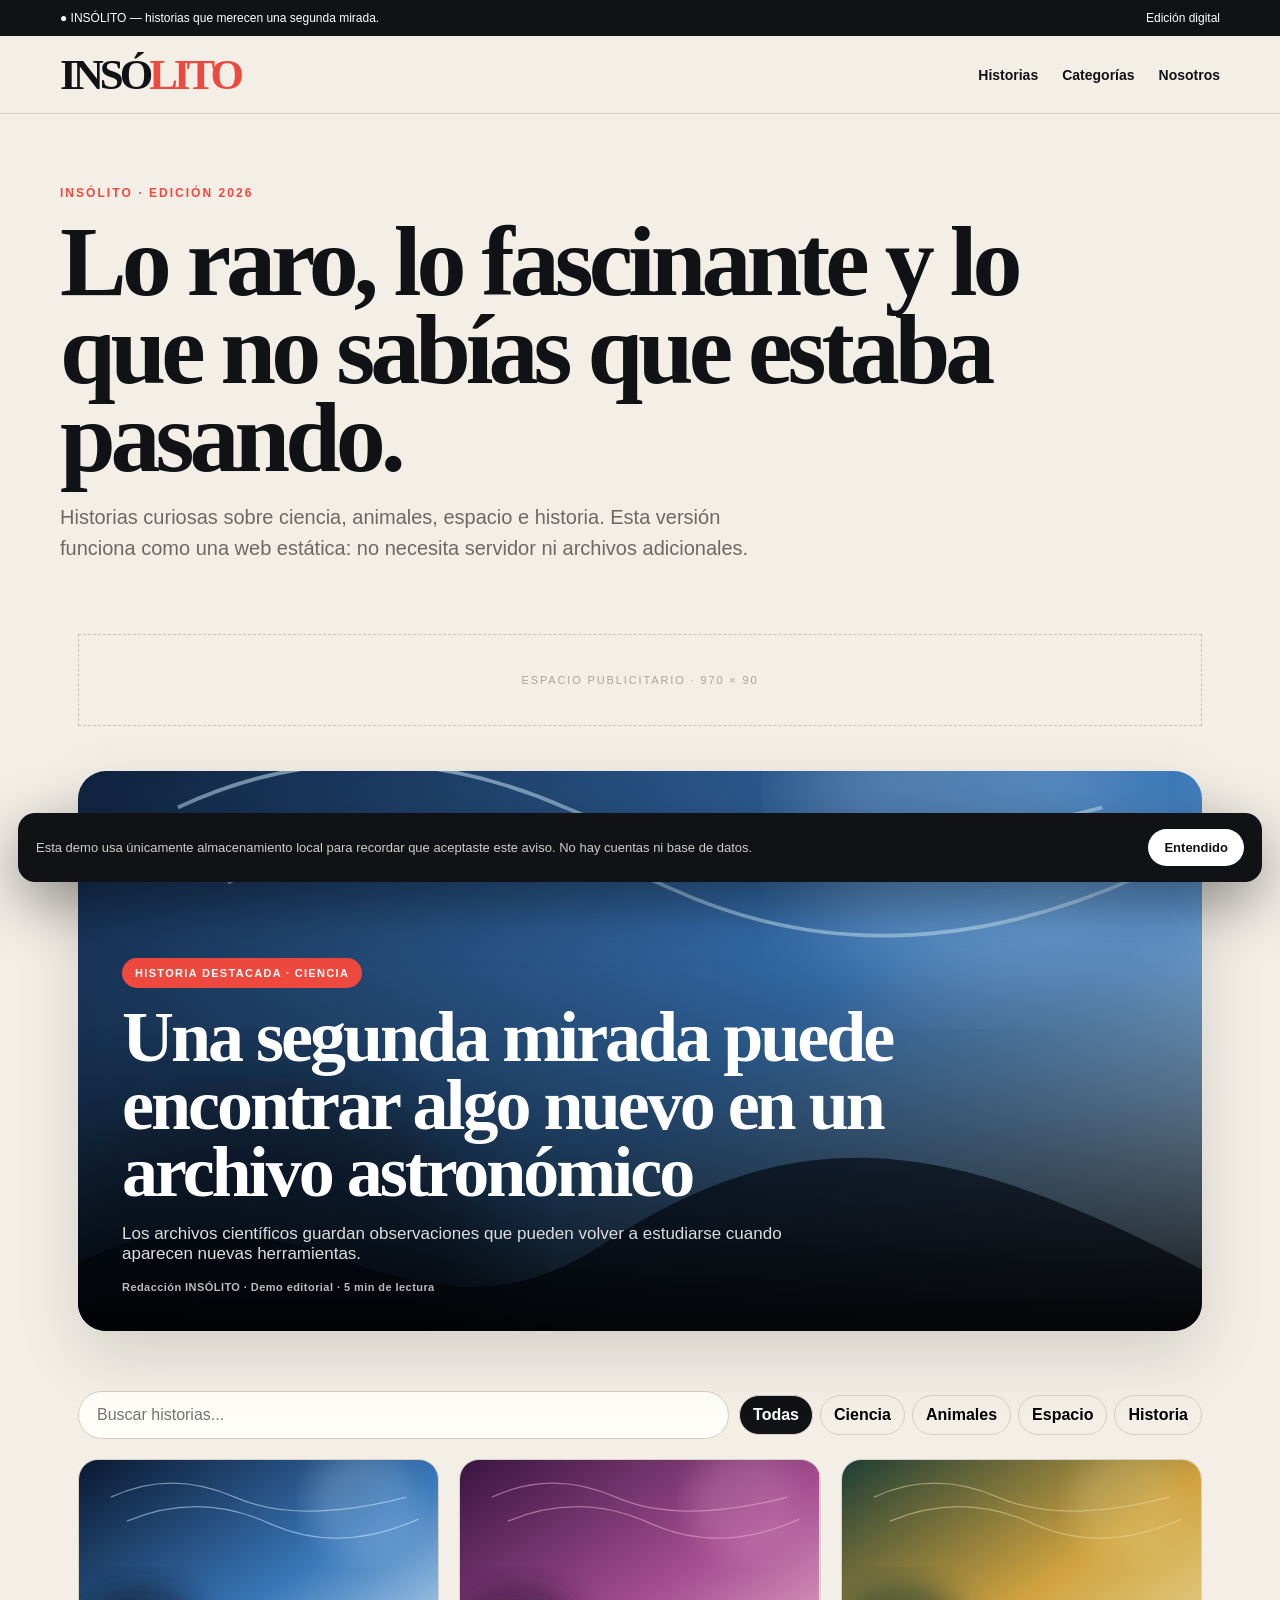
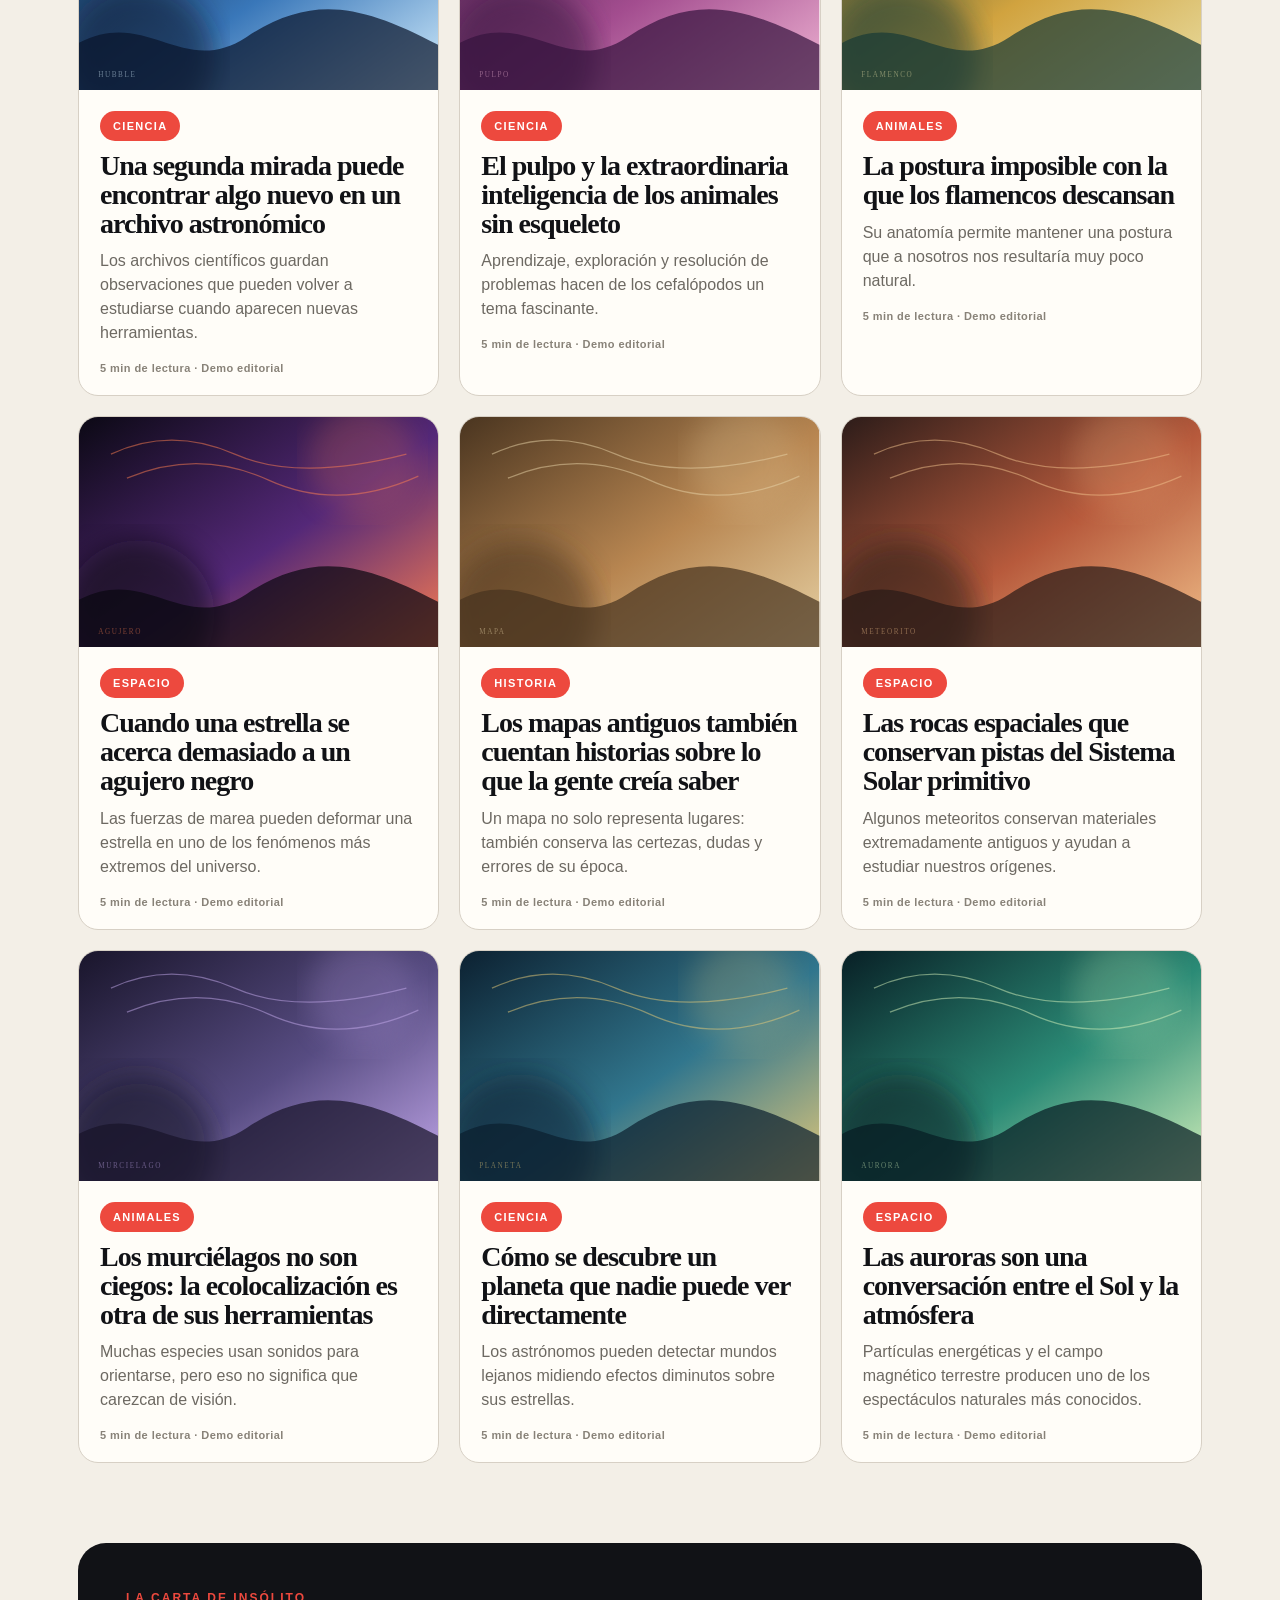
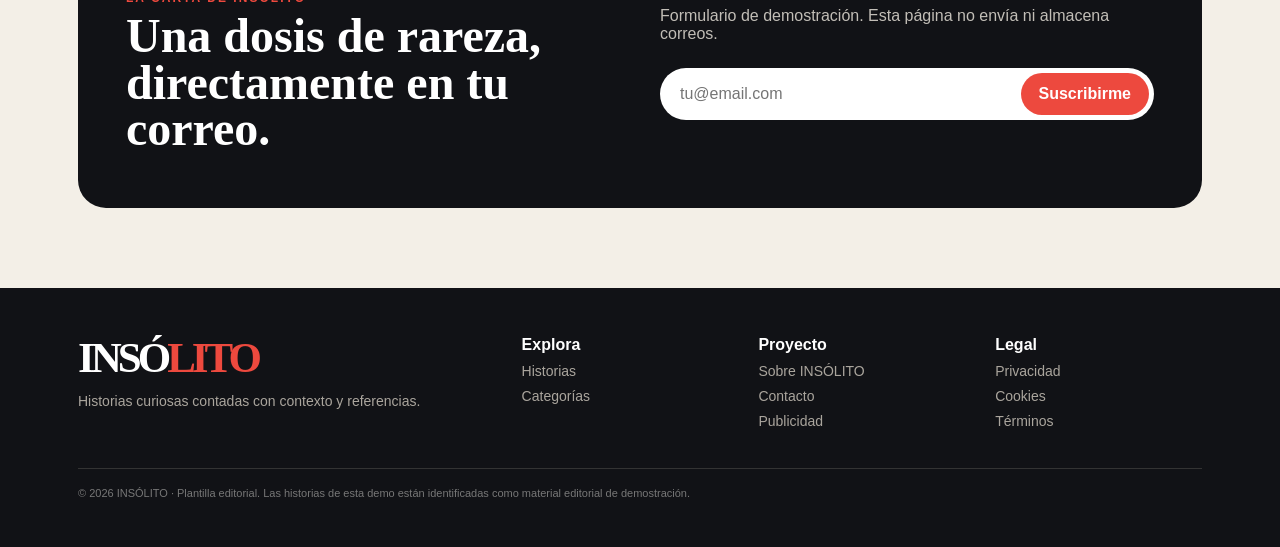
==== index.html @ 516e6492 "Add files via upload" ====
<!doctype html>
<html lang="es">
<head>
<meta charset="utf-8">
<meta name="viewport" content="width=device-width,initial-scale=1">
<meta name="description" content="INSÓLITO — historias curiosas, ciencia, animales, espacio e historia.">
<meta name="theme-color" content="#f3efe7">
<title>INSÓLITO — Historias que merecen una segunda mirada</title>
<style>
*{box-sizing:border-box}html{scroll-behavior:smooth}body{margin:0;background:#f3efe7;color:#111216;font-family:Arial,Helvetica,sans-serif}a{color:inherit;text-decoration:none}button,input{font:inherit}button{cursor:pointer}.bar{background:#111216;color:#fff;padding:11px max(18px,calc((100% - 1160px)/2));font-size:12px;display:flex;justify-content:space-between}.nav{position:sticky;top:0;z-index:20;background:#f3efe7ee;backdrop-filter:blur(14px);border-bottom:1px solid #d7d0c5;padding:17px max(18px,calc((100% - 1160px)/2));display:flex;align-items:center;gap:28px}.logo{font:900 43px/1 Georgia,serif;letter-spacing:-4px}.logo b,.tag,.eyebrow{color:#ed493e}.links{margin-left:auto;display:flex;gap:24px;font-size:14px;font-weight:700}.links a:hover{color:#ed493e}.menu{display:none;margin-left:auto;border:1px solid #d7d0c5;border-radius:50%;width:46px;height:46px;background:none}.wrap{max-width:1160px;margin:auto;padding:0 18px}.hero{padding:72px 0 35px}.eyebrow{font-weight:800;letter-spacing:.17em;font-size:12px}h1,h2,h3{font-family:Georgia,'Times New Roman',serif}.hero h1{font-size:clamp(52px,8vw,100px);line-height:.88;letter-spacing:-5px;max-width:1050px;margin:18px 0}.hero p{font-size:20px;line-height:1.55;color:#6d6962;max-width:740px}.ad{height:92px;border:1px dashed #c9c1b5;display:grid;place-items:center;color:#aaa39a;font-size:11px;letter-spacing:.17em;margin:15px 0 45px}.feature{height:560px;border-radius:28px;overflow:hidden;position:relative;color:#fff;box-shadow:0 24px 65px #0002;cursor:pointer}.feature svg{position:absolute;width:100%;height:100%;inset:0}.shade{position:absolute;inset:0;background:linear-gradient(0deg,#000e,transparent 72%)}.feature-copy{position:absolute;left:44px;right:44px;bottom:38px}.tag{display:inline-block;background:#ed493e;color:#fff;padding:9px 13px;border-radius:999px;font-size:11px;font-weight:800;letter-spacing:.12em}.feature h2{font-size:clamp(40px,6vw,72px);line-height:.94;letter-spacing:-3px;max-width:930px;margin:16px 0 10px}.feature p{font-size:17px;max-width:720px;color:#ddd}.controls{display:flex;gap:10px;align-items:center;flex-wrap:wrap;padding:60px 0 20px}.search{flex:1;min-width:230px;border:1px solid #d5cec2;background:#fffdf8;border-radius:999px;padding:14px 18px;outline:none}.filters{display:flex;gap:7px;flex-wrap:wrap}.filter{border:1px solid #d5cec2;background:none;border-radius:999px;padding:10px 13px;font-weight:700}.filter.active,.filter:hover{background:#111216;color:#fff}.grid{display:grid;grid-template-columns:repeat(3,1fr);gap:20px;padding:0 0 80px}.card{background:#fffdf8;border:1px solid #d7d0c5;border-radius:20px;overflow:hidden;transition:.2s;cursor:pointer}.card:hover{transform:translateY(-5px);box-shadow:0 18px 45px #0002}.card-art{height:230px}.card-art svg{width:100%;height:100%}.card-body{padding:21px}.card h3{font-size:28px;line-height:1.03;letter-spacing:-1px;margin:11px 0}.card p{color:#6d6962;line-height:1.5;margin:0 0 17px}.meta{font-size:11px;color:#888278;font-weight:700;letter-spacing:.04em}.newsletter{background:#111216;color:#fff;border-radius:28px;padding:48px;display:grid;grid-template-columns:1fr 1fr;gap:40px;margin-bottom:80px}.newsletter h2{font-size:48px;line-height:.96;margin:8px 0}.newsletter p{color:#c2beb7}.form{display:flex;background:#fff;border-radius:999px;padding:5px;margin-top:25px}.form input{flex:1;min-width:0;border:0;outline:0;padding:12px 15px;border-radius:999px}.form button{border:0;border-radius:999px;background:#ed493e;color:#fff;padding:12px 18px;font-weight:800}footer{background:#111216;color:#fff;padding:48px 0}.footgrid{display:grid;grid-template-columns:2fr 1fr 1fr 1fr;gap:30px}footer p,footer a{color:#aaa59d;font-size:14px}footer a{display:block;margin:9px 0}.copy{border-top:1px solid #333;margin-top:30px;padding-top:18px;font-size:11px;color:#777}.overlay{position:fixed;inset:0;background:#000b;z-index:60;display:none;padding:16px;overflow:auto}.overlay.open{display:block}.reader{max-width:900px;margin:15px auto;background:#fffdf8;border-radius:25px;overflow:hidden;position:relative}.reader-art{height:390px;position:relative}.reader-art svg{width:100%;height:100%}.close{position:absolute;right:20px;top:20px;width:48px;height:48px;border:0;border-radius:50%;background:#fff;font-size:28px;z-index:3}.reader-copy{padding:38px;max-width:790px;margin:auto}.reader-copy h2{font-size:clamp(42px,6vw,68px);line-height:.94;letter-spacing:-3px;margin:15px 0}.lead{font-size:22px;line-height:1.55;color:#45423d}.reader-copy p{font-size:17px;line-height:1.8;color:#45423d}.source{border-top:1px solid #d7d0c5;margin-top:30px;padding-top:18px;font-size:13px;color:#777}.source a{color:#ed493e;font-weight:800}.legal{padding:40px}.legal h2{font-size:50px;margin:0 0 25px}.legal p{line-height:1.75;color:#555}.cookie{position:fixed;left:18px;right:18px;bottom:18px;z-index:80;background:#111216;color:#fff;border-radius:17px;padding:16px 18px;display:flex;justify-content:space-between;gap:20px;align-items:center;box-shadow:0 20px 60px #0006;font-size:13px}.cookie p{margin:0;color:#d1cdc6}.cookie button{border:0;border-radius:999px;background:#fff;color:#111;padding:11px 16px;font-weight:800;white-space:nowrap}.toast{position:fixed;left:50%;bottom:25px;transform:translate(-50%,20px);background:#111;color:#fff;border-radius:999px;padding:12px 18px;opacity:0;transition:.2s;z-index:100;pointer-events:none}.toast.show{opacity:1;transform:translate(-50%,0)}@media(max-width:850px){.links{display:none}.menu{display:block}.hero{padding-top:48px}.feature{height:570px}.feature-copy{left:25px;right:25px}.grid{grid-template-columns:repeat(2,1fr)}.newsletter{grid-template-columns:1fr;padding:35px}.footgrid{grid-template-columns:1fr 1fr}}@media(max-width:600px){.logo{font-size:36px}.hero h1{font-size:52px;letter-spacing:-3px}.hero p{font-size:17px}.grid{grid-template-columns:1fr}.card-art{height:250px}.newsletter h2{font-size:39px}.form{display:block;background:none}.form input,.form button{width:100%;margin-top:7px}.footgrid{grid-template-columns:1fr}.cookie{flex-direction:column;align-items:stretch}.cookie button{align-self:flex-end}.reader-copy{padding:26px}}
</style>
</head>
<body>
<div class="bar"><span>● INSÓLITO — historias que merecen una segunda mirada.</span><span>Edición digital</span></div>
<nav class="nav"><a class="logo" href="#inicio">INSÓ<b>LITO</b></a><div class="links"><a href="#historias">Historias</a><a href="#categorias">Categorías</a><a href="#nosotros">Nosotros</a></div><button class="menu" id="menu">☰</button></nav>

<main id="inicio">
<section class="wrap hero"><div class="eyebrow">INSÓLITO · EDICIÓN 2026</div><h1>Lo raro, lo fascinante y lo que no sabías que estaba pasando.</h1><p>Historias curiosas sobre ciencia, animales, espacio e historia. Esta versión funciona como una web estática: no necesita servidor ni archivos adicionales.</p></section>
<div class="wrap"><div class="ad">ESPACIO PUBLICITARIO · 970 × 90</div></div>

<section class="wrap"><article class="feature" id="featured"><div id="featureArt"></div><div class="shade"></div><div class="feature-copy"><span class="tag" id="featureTag">HISTORIA DESTACADA</span><h2 id="featureTitle"></h2><p id="featureDesc"></p><div class="meta" style="color:#bbb">Redacción INSÓLITO · Demo editorial · 5 min de lectura</div></div></article></section>

<section class="wrap" id="historias">
<div class="controls"><input class="search" id="search" type="search" placeholder="Buscar historias..."><div class="filters" id="categorias"><button class="filter active" data-cat="TODAS">Todas</button><button class="filter" data-cat="CIENCIA">Ciencia</button><button class="filter" data-cat="ANIMALES">Animales</button><button class="filter" data-cat="ESPACIO">Espacio</button><button class="filter" data-cat="HISTORIA">Historia</button></div></div>
<div class="grid" id="grid"><article class="card" data-title="una segunda mirada puede encontrar algo nuevo en un archivo astronómico" data-cat="CIENCIA" data-id="0">
      <div class="card-art"><svg viewBox="0 0 900 620" preserveAspectRatio="xMidYMid slice" aria-label="Una segunda mirada puede encontrar algo nuevo en un archivo astronómico">
      <defs><linearGradient id="g-hubble" x1="0" y1="0" x2="1" y2="1"><stop stop-color="#09152b"/><stop offset=".55" stop-color="#3977b9"/><stop offset="1" stop-color="#d8f1ff"/></linearGradient>
      <filter id="blur-hubble"><feGaussianBlur stdDeviation="35"/></filter></defs>
      <rect width="900" height="620" fill="url(#g-hubble)"/>
      <circle cx="710" cy="130" r="135" fill="#d8f1ff" opacity=".2" filter="url(#blur-hubble)"/>
      <circle cx="150" cy="520" r="190" fill="#09152b" opacity=".55" filter="url(#blur-hubble)"/>
      <path d="M0 480 C170 390 260 570 420 465 S700 380 900 485 V620 H0Z" fill="#09152b" opacity=".7"/>
      <path d="M80 115 Q230 45 390 115 T820 115 M120 175 Q300 100 475 180 T850 170" fill="none" stroke="#d8f1ff" stroke-width="3" opacity=".5"/>
      <text x="48" y="566" fill="#d8f1ff" opacity=".45" font-family="Georgia,serif" font-size="18" letter-spacing="4">HUBBLE</text>
    </svg></div>
      <div class="card-body"><span class="tag">CIENCIA</span><h3>Una segunda mirada puede encontrar algo nuevo en un archivo astronómico</h3><p>Los archivos científicos guardan observaciones que pueden volver a estudiarse cuando aparecen nuevas herramientas.</p><div class="meta">5 min de lectura · Demo editorial</div></div>
    </article><article class="card" data-title="el pulpo y la extraordinaria inteligencia de los animales sin esqueleto" data-cat="CIENCIA" data-id="1">
      <div class="card-art"><svg viewBox="0 0 900 620" preserveAspectRatio="xMidYMid slice" aria-label="El pulpo y la extraordinaria inteligencia de los animales sin esqueleto">
      <defs><linearGradient id="g-pulpo" x1="0" y1="0" x2="1" y2="1"><stop stop-color="#35133e"/><stop offset=".55" stop-color="#a34d8f"/><stop offset="1" stop-color="#f2b8d6"/></linearGradient>
      <filter id="blur-pulpo"><feGaussianBlur stdDeviation="35"/></filter></defs>
      <rect width="900" height="620" fill="url(#g-pulpo)"/>
      <circle cx="710" cy="130" r="135" fill="#f2b8d6" opacity=".2" filter="url(#blur-pulpo)"/>
      <circle cx="150" cy="520" r="190" fill="#35133e" opacity=".55" filter="url(#blur-pulpo)"/>
      <path d="M0 480 C170 390 260 570 420 465 S700 380 900 485 V620 H0Z" fill="#35133e" opacity=".7"/>
      <path d="M80 115 Q230 45 390 115 T820 115 M120 175 Q300 100 475 180 T850 170" fill="none" stroke="#f2b8d6" stroke-width="3" opacity=".5"/>
      <text x="48" y="566" fill="#f2b8d6" opacity=".45" font-family="Georgia,serif" font-size="18" letter-spacing="4">PULPO</text>
    </svg></div>
      <div class="card-body"><span class="tag">CIENCIA</span><h3>El pulpo y la extraordinaria inteligencia de los animales sin esqueleto</h3><p>Aprendizaje, exploración y resolución de problemas hacen de los cefalópodos un tema fascinante.</p><div class="meta">5 min de lectura · Demo editorial</div></div>
    </article><article class="card" data-title="la postura imposible con la que los flamencos descansan" data-cat="ANIMALES" data-id="2">
      <div class="card-art"><svg viewBox="0 0 900 620" preserveAspectRatio="xMidYMid slice" aria-label="La postura imposible con la que los flamencos descansan">
      <defs><linearGradient id="g-flamenco" x1="0" y1="0" x2="1" y2="1"><stop stop-color="#183a35"/><stop offset=".55" stop-color="#d1a33f"/><stop offset="1" stop-color="#e9e0a6"/></linearGradient>
      <filter id="blur-flamenco"><feGaussianBlur stdDeviation="35"/></filter></defs>
      <rect width="900" height="620" fill="url(#g-flamenco)"/>
      <circle cx="710" cy="130" r="135" fill="#e9e0a6" opacity=".2" filter="url(#blur-flamenco)"/>
      <circle cx="150" cy="520" r="190" fill="#183a35" opacity=".55" filter="url(#blur-flamenco)"/>
      <path d="M0 480 C170 390 260 570 420 465 S700 380 900 485 V620 H0Z" fill="#183a35" opacity=".7"/>
      <path d="M80 115 Q230 45 390 115 T820 115 M120 175 Q300 100 475 180 T850 170" fill="none" stroke="#e9e0a6" stroke-width="3" opacity=".5"/>
      <text x="48" y="566" fill="#e9e0a6" opacity=".45" font-family="Georgia,serif" font-size="18" letter-spacing="4">FLAMENCO</text>
    </svg></div>
      <div class="card-body"><span class="tag">ANIMALES</span><h3>La postura imposible con la que los flamencos descansan</h3><p>Su anatomía permite mantener una postura que a nosotros nos resultaría muy poco natural.</p><div class="meta">5 min de lectura · Demo editorial</div></div>
    </article><article class="card" data-title="cuando una estrella se acerca demasiado a un agujero negro" data-cat="ESPACIO" data-id="3">
      <div class="card-art"><svg viewBox="0 0 900 620" preserveAspectRatio="xMidYMid slice" aria-label="Cuando una estrella se acerca demasiado a un agujero negro">
      <defs><linearGradient id="g-agujero" x1="0" y1="0" x2="1" y2="1"><stop stop-color="#090811"/><stop offset=".55" stop-color="#542878"/><stop offset="1" stop-color="#ff8050"/></linearGradient>
      <filter id="blur-agujero"><feGaussianBlur stdDeviation="35"/></filter></defs>
      <rect width="900" height="620" fill="url(#g-agujero)"/>
      <circle cx="710" cy="130" r="135" fill="#ff8050" opacity=".2" filter="url(#blur-agujero)"/>
      <circle cx="150" cy="520" r="190" fill="#090811" opacity=".55" filter="url(#blur-agujero)"/>
      <path d="M0 480 C170 390 260 570 420 465 S700 380 900 485 V620 H0Z" fill="#090811" opacity=".7"/>
      <path d="M80 115 Q230 45 390 115 T820 115 M120 175 Q300 100 475 180 T850 170" fill="none" stroke="#ff8050" stroke-width="3" opacity=".5"/>
      <text x="48" y="566" fill="#ff8050" opacity=".45" font-family="Georgia,serif" font-size="18" letter-spacing="4">AGUJERO</text>
    </svg></div>
      <div class="card-body"><span class="tag">ESPACIO</span><h3>Cuando una estrella se acerca demasiado a un agujero negro</h3><p>Las fuerzas de marea pueden deformar una estrella en uno de los fenómenos más extremos del universo.</p><div class="meta">5 min de lectura · Demo editorial</div></div>
    </article><article class="card" data-title="los mapas antiguos también cuentan historias sobre lo que la gente creía saber" data-cat="HISTORIA" data-id="4">
      <div class="card-art"><svg viewBox="0 0 900 620" preserveAspectRatio="xMidYMid slice" aria-label="Los mapas antiguos también cuentan historias sobre lo que la gente creía saber">
      <defs><linearGradient id="g-mapa" x1="0" y1="0" x2="1" y2="1"><stop stop-color="#46321e"/><stop offset=".55" stop-color="#b88651"/><stop offset="1" stop-color="#e8d4a7"/></linearGradient>
      <filter id="blur-mapa"><feGaussianBlur stdDeviation="35"/></filter></defs>
      <rect width="900" height="620" fill="url(#g-mapa)"/>
      <circle cx="710" cy="130" r="135" fill="#e8d4a7" opacity=".2" filter="url(#blur-mapa)"/>
      <circle cx="150" cy="520" r="190" fill="#46321e" opacity=".55" filter="url(#blur-mapa)"/>
      <path d="M0 480 C170 390 260 570 420 465 S700 380 900 485 V620 H0Z" fill="#46321e" opacity=".7"/>
      <path d="M80 115 Q230 45 390 115 T820 115 M120 175 Q300 100 475 180 T850 170" fill="none" stroke="#e8d4a7" stroke-width="3" opacity=".5"/>
      <text x="48" y="566" fill="#e8d4a7" opacity=".45" font-family="Georgia,serif" font-size="18" letter-spacing="4">MAPA</text>
    </svg></div>
      <div class="card-body"><span class="tag">HISTORIA</span><h3>Los mapas antiguos también cuentan historias sobre lo que la gente creía saber</h3><p>Un mapa no solo representa lugares: también conserva las certezas, dudas y errores de su época.</p><div class="meta">5 min de lectura · Demo editorial</div></div>
    </article><article class="card" data-title="las rocas espaciales que conservan pistas del sistema solar primitivo" data-cat="ESPACIO" data-id="5">
      <div class="card-art"><svg viewBox="0 0 900 620" preserveAspectRatio="xMidYMid slice" aria-label="Las rocas espaciales que conservan pistas del Sistema Solar primitivo">
      <defs><linearGradient id="g-meteorito" x1="0" y1="0" x2="1" y2="1"><stop stop-color="#281a18"/><stop offset=".55" stop-color="#b75a3c"/><stop offset="1" stop-color="#f2c18b"/></linearGradient>
      <filter id="blur-meteorito"><feGaussianBlur stdDeviation="35"/></filter></defs>
      <rect width="900" height="620" fill="url(#g-meteorito)"/>
      <circle cx="710" cy="130" r="135" fill="#f2c18b" opacity=".2" filter="url(#blur-meteorito)"/>
      <circle cx="150" cy="520" r="190" fill="#281a18" opacity=".55" filter="url(#blur-meteorito)"/>
      <path d="M0 480 C170 390 260 570 420 465 S700 380 900 485 V620 H0Z" fill="#281a18" opacity=".7"/>
      <path d="M80 115 Q230 45 390 115 T820 115 M120 175 Q300 100 475 180 T850 170" fill="none" stroke="#f2c18b" stroke-width="3" opacity=".5"/>
      <text x="48" y="566" fill="#f2c18b" opacity=".45" font-family="Georgia,serif" font-size="18" letter-spacing="4">METEORITO</text>
    </svg></div>
      <div class="card-body"><span class="tag">ESPACIO</span><h3>Las rocas espaciales que conservan pistas del Sistema Solar primitivo</h3><p>Algunos meteoritos conservan materiales extremadamente antiguos y ayudan a estudiar nuestros orígenes.</p><div class="meta">5 min de lectura · Demo editorial</div></div>
    </article><article class="card" data-title="los murciélagos no son ciegos: la ecolocalización es otra de sus herramientas" data-cat="ANIMALES" data-id="6">
      <div class="card-art"><svg viewBox="0 0 900 620" preserveAspectRatio="xMidYMid slice" aria-label="Los murciélagos no son ciegos: la ecolocalización es otra de sus herramientas">
      <defs><linearGradient id="g-murcielago" x1="0" y1="0" x2="1" y2="1"><stop stop-color="#171328"/><stop offset=".55" stop-color="#574c82"/><stop offset="1" stop-color="#c4a9ec"/></linearGradient>
      <filter id="blur-murcielago"><feGaussianBlur stdDeviation="35"/></filter></defs>
      <rect width="900" height="620" fill="url(#g-murcielago)"/>
      <circle cx="710" cy="130" r="135" fill="#c4a9ec" opacity=".2" filter="url(#blur-murcielago)"/>
      <circle cx="150" cy="520" r="190" fill="#171328" opacity=".55" filter="url(#blur-murcielago)"/>
      <path d="M0 480 C170 390 260 570 420 465 S700 380 900 485 V620 H0Z" fill="#171328" opacity=".7"/>
      <path d="M80 115 Q230 45 390 115 T820 115 M120 175 Q300 100 475 180 T850 170" fill="none" stroke="#c4a9ec" stroke-width="3" opacity=".5"/>
      <text x="48" y="566" fill="#c4a9ec" opacity=".45" font-family="Georgia,serif" font-size="18" letter-spacing="4">MURCIELAGO</text>
    </svg></div>
      <div class="card-body"><span class="tag">ANIMALES</span><h3>Los murciélagos no son ciegos: la ecolocalización es otra de sus herramientas</h3><p>Muchas especies usan sonidos para orientarse, pero eso no significa que carezcan de visión.</p><div class="meta">5 min de lectura · Demo editorial</div></div>
    </article><article class="card" data-title="cómo se descubre un planeta que nadie puede ver directamente" data-cat="CIENCIA" data-id="7">
      <div class="card-art"><svg viewBox="0 0 900 620" preserveAspectRatio="xMidYMid slice" aria-label="Cómo se descubre un planeta que nadie puede ver directamente">
      <defs><linearGradient id="g-planeta" x1="0" y1="0" x2="1" y2="1"><stop stop-color="#0b1e2e"/><stop offset=".55" stop-color="#31768d"/><stop offset="1" stop-color="#e8cb79"/></linearGradient>
      <filter id="blur-planeta"><feGaussianBlur stdDeviation="35"/></filter></defs>
      <rect width="900" height="620" fill="url(#g-planeta)"/>
      <circle cx="710" cy="130" r="135" fill="#e8cb79" opacity=".2" filter="url(#blur-planeta)"/>
      <circle cx="150" cy="520" r="190" fill="#0b1e2e" opacity=".55" filter="url(#blur-planeta)"/>
      <path d="M0 480 C170 390 260 570 420 465 S700 380 900 485 V620 H0Z" fill="#0b1e2e" opacity=".7"/>
      <path d="M80 115 Q230 45 390 115 T820 115 M120 175 Q300 100 475 180 T850 170" fill="none" stroke="#e8cb79" stroke-width="3" opacity=".5"/>
      <text x="48" y="566" fill="#e8cb79" opacity=".45" font-family="Georgia,serif" font-size="18" letter-spacing="4">PLANETA</text>
    </svg></div>
      <div class="card-body"><span class="tag">CIENCIA</span><h3>Cómo se descubre un planeta que nadie puede ver directamente</h3><p>Los astrónomos pueden detectar mundos lejanos midiendo efectos diminutos sobre sus estrellas.</p><div class="meta">5 min de lectura · Demo editorial</div></div>
    </article><article class="card" data-title="las auroras son una conversación entre el sol y la atmósfera" data-cat="ESPACIO" data-id="8">
      <div class="card-art"><svg viewBox="0 0 900 620" preserveAspectRatio="xMidYMid slice" aria-label="Las auroras son una conversación entre el Sol y la atmósfera">
      <defs><linearGradient id="g-aurora" x1="0" y1="0" x2="1" y2="1"><stop stop-color="#071c23"/><stop offset=".55" stop-color="#2b8b76"/><stop offset="1" stop-color="#d7f3bc"/></linearGradient>
      <filter id="blur-aurora"><feGaussianBlur stdDeviation="35"/></filter></defs>
      <rect width="900" height="620" fill="url(#g-aurora)"/>
      <circle cx="710" cy="130" r="135" fill="#d7f3bc" opacity=".2" filter="url(#blur-aurora)"/>
      <circle cx="150" cy="520" r="190" fill="#071c23" opacity=".55" filter="url(#blur-aurora)"/>
      <path d="M0 480 C170 390 260 570 420 465 S700 380 900 485 V620 H0Z" fill="#071c23" opacity=".7"/>
      <path d="M80 115 Q230 45 390 115 T820 115 M120 175 Q300 100 475 180 T850 170" fill="none" stroke="#d7f3bc" stroke-width="3" opacity=".5"/>
      <text x="48" y="566" fill="#d7f3bc" opacity=".45" font-family="Georgia,serif" font-size="18" letter-spacing="4">AURORA</text>
    </svg></div>
      <div class="card-body"><span class="tag">ESPACIO</span><h3>Las auroras son una conversación entre el Sol y la atmósfera</h3><p>Partículas energéticas y el campo magnético terrestre producen uno de los espectáculos naturales más conocidos.</p><div class="meta">5 min de lectura · Demo editorial</div></div>
    </article></div>
<p id="empty" style="display:none;color:#777;padding:30px 0">No encontramos historias con ese criterio.</p>
</section>

<section class="wrap"><div class="newsletter"><div><div class="eyebrow">LA CARTA DE INSÓLITO</div><h2>Una dosis de rareza, directamente en tu correo.</h2></div><div><p>Formulario de demostración. Esta página no envía ni almacena correos.</p><form class="form" id="newsletter"><input type="email" required placeholder="tu@email.com" aria-label="Correo"><button>Suscribirme</button></form></div></div></section>
</main>

<footer id="nosotros"><div class="wrap"><div class="footgrid"><div><div class="logo">INSÓ<b>LITO</b></div><p>Historias curiosas contadas con contexto y referencias.</p></div><div><strong>Explora</strong><a href="#historias">Historias</a><a href="#categorias">Categorías</a></div><div><strong>Proyecto</strong><a href="#" data-page="about">Sobre INSÓLITO</a><a href="#" data-page="contact">Contacto</a><a href="#" data-page="ads">Publicidad</a></div><div><strong>Legal</strong><a href="#" data-page="privacy">Privacidad</a><a href="#" data-page="cookies">Cookies</a><a href="#" data-page="terms">Términos</a></div></div><div class="copy">© 2026 INSÓLITO · Plantilla editorial. Las historias de esta demo están identificadas como material editorial de demostración.</div></div></footer>

<div class="overlay" id="storyOverlay"><article class="reader"><button class="close" id="storyClose">×</button><div class="reader-art" id="readerArt"></div><div class="reader-copy"><span class="tag" id="readerTag"></span><h2 id="readerTitle"></h2><div class="meta">Redacción INSÓLITO · Demo editorial · 5 min de lectura</div><p class="lead" id="readerLead"></p><p>Esta página incluye una estructura de artículo real: titular, entradilla, cuerpo, referencia y enlace de origen. Las publicaciones de esta demostración no deben presentarse como noticias verificadas hasta incorporar la fuente concreta, fecha y comprobación editorial.</p><p>El diseño está preparado para que después puedas sustituir estos textos por tus propias publicaciones sin cambiar la estructura de la web.</p><div class="source" id="readerSource"></div></div></article></div>

<div class="overlay" id="pageOverlay"><article class="reader"><button class="close" id="pageClose">×</button><div class="legal"><div class="eyebrow">INSÓLITO</div><h2 id="pageTitle"></h2><div id="pageBody"></div></div></article></div>

<div class="cookie" id="cookie"><p>Esta demo usa únicamente almacenamiento local para recordar que aceptaste este aviso. No hay cuentas ni base de datos.</p><button id="cookieOk">Entendido</button></div>
<div class="toast" id="toast"></div>

<script>
"use strict";
const STORIES=[{kind:"hubble",cat:"CIENCIA",title:"Una segunda mirada puede encontrar algo nuevo en un archivo astronómico",desc:"Los archivos científicos guardan observaciones que pueden volver a estudiarse cuando aparecen nuevas herramientas.",source:"NASA — Hubble Space Telescope",url:"https://science.nasa.gov/mission/hubble/"},{kind:"pulpo",cat:"CIENCIA",title:"El pulpo y la extraordinaria inteligencia de los animales sin esqueleto",desc:"Aprendizaje, exploración y resolución de problemas hacen de los cefalópodos un tema fascinante.",source:"Smithsonian Ocean — Octopus",url:"https://ocean.si.edu/ocean-life/invertebrates/octopus"},{kind:"flamenco",cat:"ANIMALES",title:"La postura imposible con la que los flamencos descansan",desc:"Su anatomía permite mantener una postura que a nosotros nos resultaría muy poco natural.",source:"San Diego Zoo — Flamingo",url:"https://animals.sandiegozoo.org/animals/flamingo"},{kind:"agujero",cat:"ESPACIO",title:"Cuando una estrella se acerca demasiado a un agujero negro",desc:"Las fuerzas de marea pueden deformar una estrella en uno de los fenómenos más extremos del universo.",source:"NASA — Black Holes",url:"https://science.nasa.gov/universe/black-holes/"},{kind:"mapa",cat:"HISTORIA",title:"Los mapas antiguos también cuentan historias sobre lo que la gente creía saber",desc:"Un mapa no solo representa lugares: también conserva las certezas, dudas y errores de su época.",source:"Library of Congress — Maps",url:"https://www.loc.gov/maps/"},{kind:"meteorito",cat:"ESPACIO",title:"Las rocas espaciales que conservan pistas del Sistema Solar primitivo",desc:"Algunos meteoritos conservan materiales extremadamente antiguos y ayudan a estudiar nuestros orígenes.",source:"NASA — Solar System Exploration",url:"https://science.nasa.gov/solar-system/"},{kind:"murcielago",cat:"ANIMALES",title:"Los murciélagos no son ciegos: la ecolocalización es otra de sus herramientas",desc:"Muchas especies usan sonidos para orientarse, pero eso no significa que carezcan de visión.",source:"Smithsonian's National Zoo — Bats",url:"https://nationalzoo.si.edu/animals/bats"},{kind:"planeta",cat:"CIENCIA",title:"Cómo se descubre un planeta que nadie puede ver directamente",desc:"Los astrónomos pueden detectar mundos lejanos midiendo efectos diminutos sobre sus estrellas.",source:"NASA Exoplanet Exploration",url:"https://science.nasa.gov/exoplanets/"},{kind:"aurora",cat:"ESPACIO",title:"Las auroras son una conversación entre el Sol y la atmósfera",desc:"Partículas energéticas y el campo magnético terrestre producen uno de los espectáculos naturales más conocidos.",source:"NOAA Space Weather Prediction Center",url:"https://www.swpc.noaa.gov/phenomena/aurora"}];
const feature=STORIES[0];
const featureArt=document.getElementById("featureArt");
featureArt.innerHTML='<svg viewBox="0 0 900 620" preserveAspectRatio="xMidYMid slice" aria-label="Una segunda mirada puede encontrar algo nuevo en un archivo astronómico">\n      <defs><linearGradient id="g-hubble" x1="0" y1="0" x2="1" y2="1"><stop stop-color="#09152b"/><stop offset=".55" stop-color="#3977b9"/><stop offset="1" stop-color="#d8f1ff"/></linearGradient>\n      <filter id="blur-hubble"><feGaussianBlur stdDeviation="35"/></filter></defs>\n      <rect width="900" height="620" fill="url(#g-hubble)"/>\n      <circle cx="710" cy="130" r="135" fill="#d8f1ff" opacity=".2" filter="url(#blur-hubble)"/>\n      <circle cx="150" cy="520" r="190" fill="#09152b" opacity=".55" filter="url(#blur-hubble)"/>\n      <path d="M0 480 C170 390 260 570 420 465 S700 380 900 485 V620 H0Z" fill="#09152b" opacity=".7"/>\n      <path d="M80 115 Q230 45 390 115 T820 115 M120 175 Q300 100 475 180 T850 170" fill="none" stroke="#d8f1ff" stroke-width="3" opacity=".5"/>\n      <text x="48" y="566" fill="#d8f1ff" opacity=".45" font-family="Georgia,serif" font-size="18" letter-spacing="4">HUBBLE</text>\n    </svg>';
document.getElementById("featureTitle").textContent=feature.title;
document.getElementById("featureDesc").textContent=feature.desc;
document.getElementById("featureTag").textContent="HISTORIA DESTACADA · "+feature.cat;

const grid=document.getElementById("grid"), empty=document.getElementById("empty"), search=document.getElementById("search");
let active="TODAS";
function render(){
  const q=search.value.trim().toLowerCase();
  let n=0;
  grid.querySelectorAll(".card").forEach(card=>{
    const okCat=active==="TODAS"||card.dataset.cat===active;
    const okText=!q||card.dataset.title.includes(q);
    card.style.display=okCat&&okText?"block":"none";
    if(okCat&&okText)n++;
  });
  empty.style.display=n?"none":"block";
}
document.querySelectorAll(".filter").forEach(btn=>btn.addEventListener("click",()=>{
  document.querySelectorAll(".filter").forEach(b=>b.classList.remove("active"));
  btn.classList.add("active"); active=btn.dataset.cat; render();
}));
search.addEventListener("input",render);

function openStory(i){
  const s=STORIES[i];
  document.getElementById("readerArt").innerHTML='<svg viewBox="0 0 900 620" preserveAspectRatio="xMidYMid slice" aria-label="">\n      <defs><linearGradient id="g-hubble" x1="0" y1="0" x2="1" y2="1"><stop stop-color="#09152b"/><stop offset=".55" stop-color="#3977b9"/><stop offset="1" stop-color="#d8f1ff"/></linearGradient>\n      <filter id="blur-hubble"><feGaussianBlur stdDeviation="35"/></filter></defs>\n      <rect width="900" height="620" fill="url(#g-hubble)"/>\n      <circle cx="710" cy="130" r="135" fill="#d8f1ff" opacity=".2" filter="url(#blur-hubble)"/>\n      <circle cx="150" cy="520" r="190" fill="#09152b" opacity=".55" filter="url(#blur-hubble)"/>\n      <path d="M0 480 C170 390 260 570 420 465 S700 380 900 485 V620 H0Z" fill="#09152b" opacity=".7"/>\n      <path d="M80 115 Q230 45 390 115 T820 115 M120 175 Q300 100 475 180 T850 170" fill="none" stroke="#d8f1ff" stroke-width="3" opacity=".5"/>\n      <text x="48" y="566" fill="#d8f1ff" opacity=".45" font-family="Georgia,serif" font-size="18" letter-spacing="4">HUBBLE</text>\n    </svg>';
  document.getElementById("readerArt").innerHTML='<svg viewBox="0 0 900 620" preserveAspectRatio="xMidYMid slice" aria-label="Una segunda mirada puede encontrar algo nuevo en un archivo astronómico">\n      <defs><linearGradient id="g-hubble" x1="0" y1="0" x2="1" y2="1"><stop stop-color="#09152b"/><stop offset=".55" stop-color="#3977b9"/><stop offset="1" stop-color="#d8f1ff"/></linearGradient>\n      <filter id="blur-hubble"><feGaussianBlur stdDeviation="35"/></filter></defs>\n      <rect width="900" height="620" fill="url(#g-hubble)"/>\n      <circle cx="710" cy="130" r="135" fill="#d8f1ff" opacity=".2" filter="url(#blur-hubble)"/>\n      <circle cx="150" cy="520" r="190" fill="#09152b" opacity=".55" filter="url(#blur-hubble)"/>\n      <path d="M0 480 C170 390 260 570 420 465 S700 380 900 485 V620 H0Z" fill="#09152b" opacity=".7"/>\n      <path d="M80 115 Q230 45 390 115 T820 115 M120 175 Q300 100 475 180 T850 170" fill="none" stroke="#d8f1ff" stroke-width="3" opacity=".5"/>\n      <text x="48" y="566" fill="#d8f1ff" opacity=".45" font-family="Georgia,serif" font-size="18" letter-spacing="4">HUBBLE</text>\n    </svg>';
  document.getElementById("readerTag").textContent=s.cat+" · DEMO EDITORIAL";
  document.getElementById("readerTitle").textContent=s.title;
  document.getElementById("readerLead").textContent=s.desc;
  document.getElementById("readerSource").innerHTML='Fuente / referencia: <a href="'+s.url+'" target="_blank" rel="noopener noreferrer">'+s.source+'</a>';
  document.getElementById("storyOverlay").classList.add("open");
  document.body.style.overflow="hidden";
}
grid.addEventListener("click",e=>{const c=e.target.closest(".card");if(c)openStory(Number(c.dataset.id))});
document.getElementById("featured").addEventListener("click",()=>openStory(0));
document.getElementById("storyClose").onclick=()=>{document.getElementById("storyOverlay").classList.remove("open");document.body.style.overflow=""};

const pages={
about:["Sobre INSÓLITO","<p>INSÓLITO es un concepto de medio digital dedicado a historias curiosas, ciencia, animales, espacio e historia.</p><p>Las publicaciones marcadas como demo sirven para mostrar el funcionamiento de la web y no deben presentarse como hechos periodísticos verificados sin añadir la investigación correspondiente.</p>"],
contact:["Contacto","<p>En una versión pública real, sustituye esta sección por el correo oficial del proyecto y un canal para correcciones, prensa y derechos.</p>"],
ads:["Publicidad","<p>Los espacios publicitarios están claramente identificados. La publicidad no debe confundirse con el contenido editorial.</p>"],
privacy:["Política de privacidad","<p>Esta versión estática no tiene cuentas, base de datos ni servidor propio. El formulario de newsletter es demostrativo y no envía datos.</p><p>Si posteriormente añades analítica, publicidad, comentarios o formularios, deberás actualizar esta política para explicar los datos tratados y los derechos aplicables.</p>"],
cookies:["Política de cookies","<p>La demo solo puede usar almacenamiento local para preferencias del navegador. Si añades servicios de terceros, deberás actualizar esta política y el mecanismo de consentimiento según corresponda.</p>"],
terms:["Términos y condiciones","<p>Esta plantilla es una base editorial. Comprueba siempre las fuentes, fechas, contexto y derechos de las imágenes antes de publicar una noticia.</p><p>Este texto es informativo y no constituye asesoramiento jurídico.</p>"]
};
document.querySelectorAll("[data-page]").forEach(a=>a.addEventListener("click",e=>{e.preventDefault();const p=pages[a.dataset.page];document.getElementById("pageTitle").textContent=p[0];document.getElementById("pageBody").innerHTML=p[1];document.getElementById("pageOverlay").classList.add("open");document.body.style.overflow="hidden"}));
document.getElementById("pageClose").onclick=()=>{document.getElementById("pageOverlay").classList.remove("open");document.body.style.overflow=""};
document.getElementById("newsletter").addEventListener("submit",e=>{e.preventDefault();e.target.reset();const t=document.getElementById("toast");t.textContent="Formulario de demostración: no se ha enviado ningún correo.";t.classList.add("show");setTimeout(()=>t.classList.remove("show"),2500)});
document.getElementById("cookieOk").onclick=()=>{document.getElementById("cookie").style.display="none";try{localStorage.setItem("insolito_cookie","ok")}catch(e){}};
try{if(localStorage.getItem("insolito_cookie")==="ok")document.getElementById("cookie").style.display="none"}catch(e){}
document.getElementById("menu").onclick=()=>alert("En esta versión móvil, usa los enlaces de la página para navegar.");
</script>
</body>
</html>
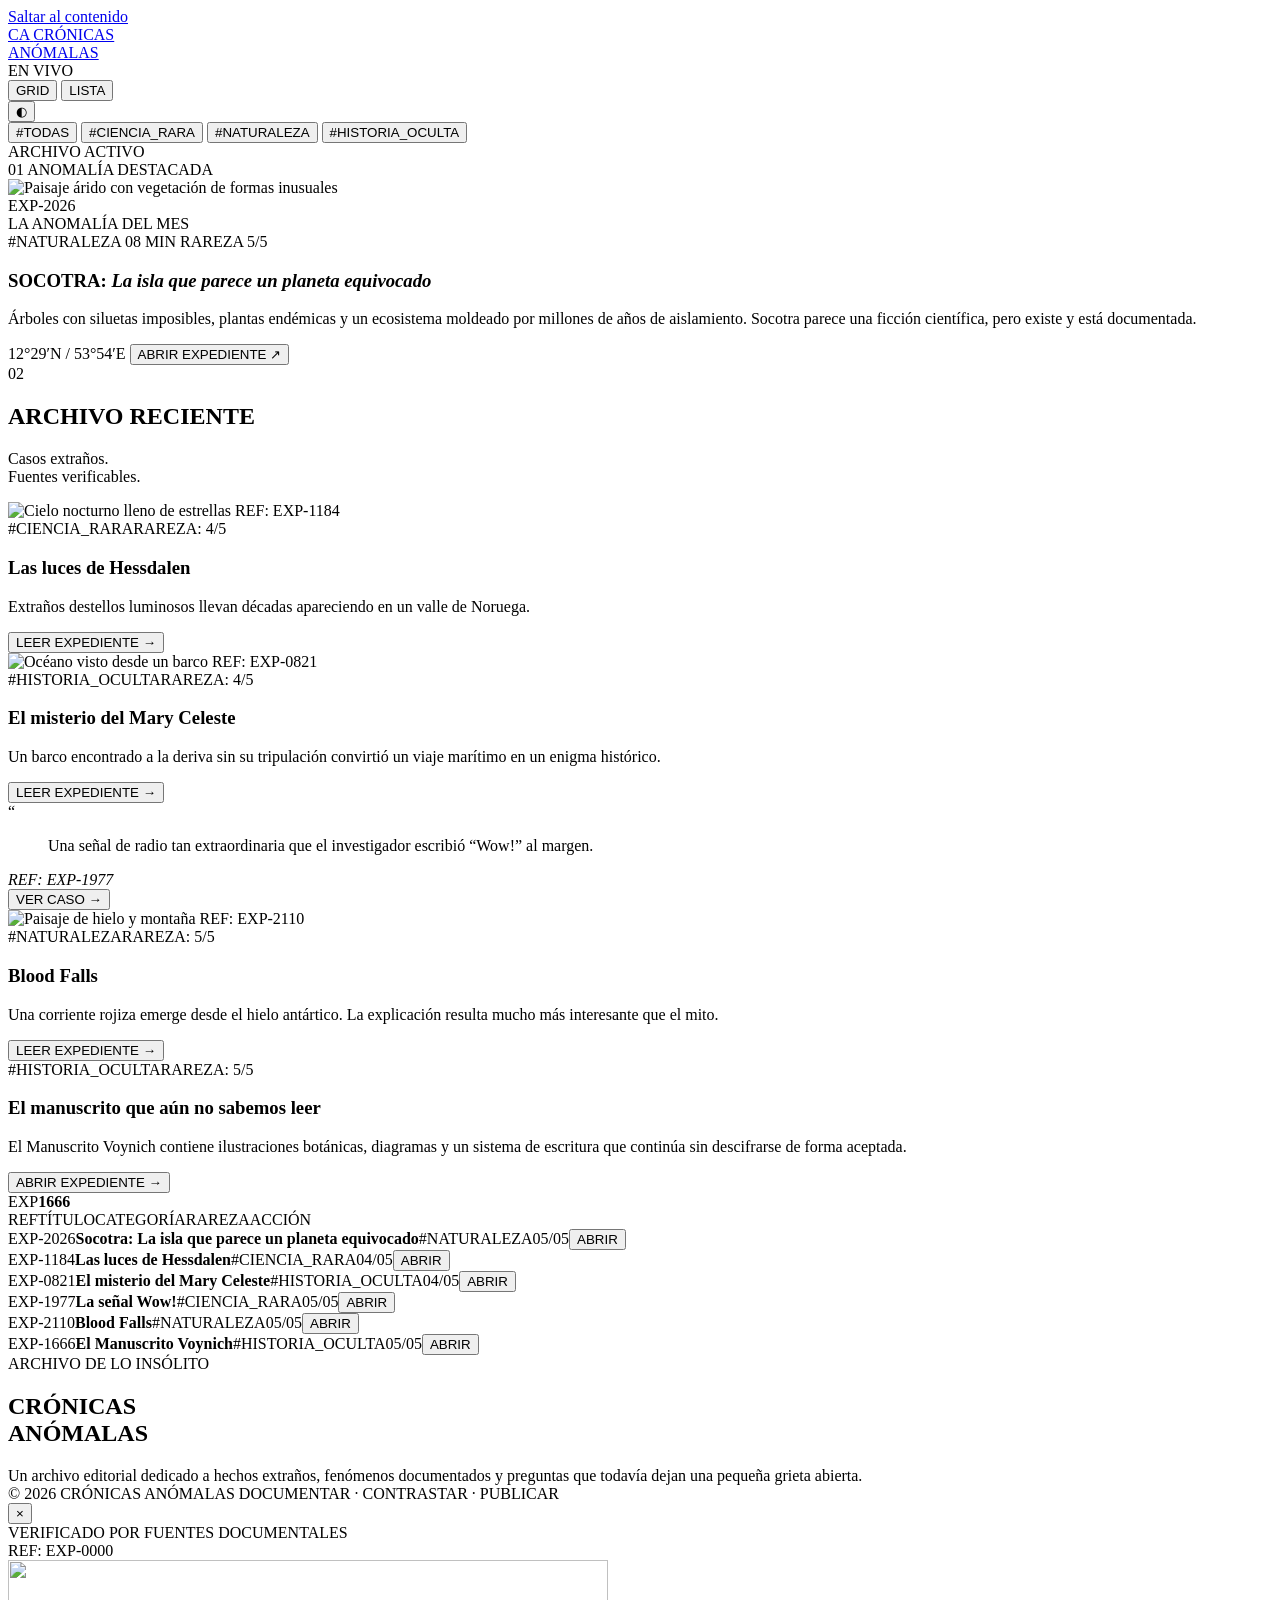
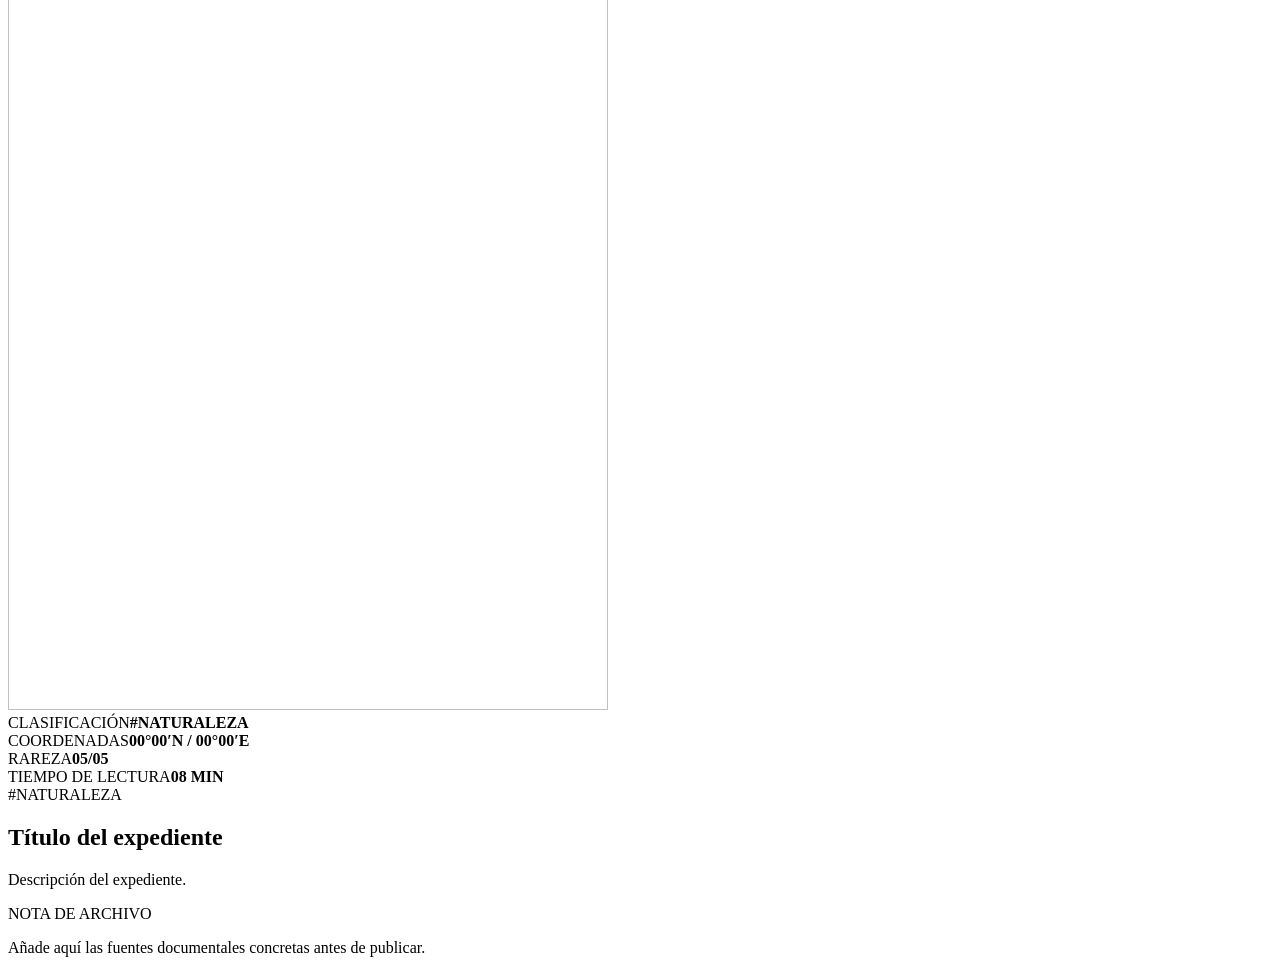
==== commit 53deb6cc: "Add files via upload" ====
--- a/index.html
+++ b/index.html
@@ -1,209 +1,269 @@
-<!doctype html>
-<html lang="es">
+<!DOCTYPE html>
+<html lang="es" data-theme="dark">
 <head>
-<meta charset="utf-8">
-<meta name="viewport" content="width=device-width,initial-scale=1">
-<meta name="description" content="INSÓLITO — historias curiosas, ciencia, animales, espacio e historia.">
-<meta name="theme-color" content="#f3efe7">
-<title>INSÓLITO — Historias que merecen una segunda mirada</title>
-<style>
-*{box-sizing:border-box}html{scroll-behavior:smooth}body{margin:0;background:#f3efe7;color:#111216;font-family:Arial,Helvetica,sans-serif}a{color:inherit;text-decoration:none}button,input{font:inherit}button{cursor:pointer}.bar{background:#111216;color:#fff;padding:11px max(18px,calc((100% - 1160px)/2));font-size:12px;display:flex;justify-content:space-between}.nav{position:sticky;top:0;z-index:20;background:#f3efe7ee;backdrop-filter:blur(14px);border-bottom:1px solid #d7d0c5;padding:17px max(18px,calc((100% - 1160px)/2));display:flex;align-items:center;gap:28px}.logo{font:900 43px/1 Georgia,serif;letter-spacing:-4px}.logo b,.tag,.eyebrow{color:#ed493e}.links{margin-left:auto;display:flex;gap:24px;font-size:14px;font-weight:700}.links a:hover{color:#ed493e}.menu{display:none;margin-left:auto;border:1px solid #d7d0c5;border-radius:50%;width:46px;height:46px;background:none}.wrap{max-width:1160px;margin:auto;padding:0 18px}.hero{padding:72px 0 35px}.eyebrow{font-weight:800;letter-spacing:.17em;font-size:12px}h1,h2,h3{font-family:Georgia,'Times New Roman',serif}.hero h1{font-size:clamp(52px,8vw,100px);line-height:.88;letter-spacing:-5px;max-width:1050px;margin:18px 0}.hero p{font-size:20px;line-height:1.55;color:#6d6962;max-width:740px}.ad{height:92px;border:1px dashed #c9c1b5;display:grid;place-items:center;color:#aaa39a;font-size:11px;letter-spacing:.17em;margin:15px 0 45px}.feature{height:560px;border-radius:28px;overflow:hidden;position:relative;color:#fff;box-shadow:0 24px 65px #0002;cursor:pointer}.feature svg{position:absolute;width:100%;height:100%;inset:0}.shade{position:absolute;inset:0;background:linear-gradient(0deg,#000e,transparent 72%)}.feature-copy{position:absolute;left:44px;right:44px;bottom:38px}.tag{display:inline-block;background:#ed493e;color:#fff;padding:9px 13px;border-radius:999px;font-size:11px;font-weight:800;letter-spacing:.12em}.feature h2{font-size:clamp(40px,6vw,72px);line-height:.94;letter-spacing:-3px;max-width:930px;margin:16px 0 10px}.feature p{font-size:17px;max-width:720px;color:#ddd}.controls{display:flex;gap:10px;align-items:center;flex-wrap:wrap;padding:60px 0 20px}.search{flex:1;min-width:230px;border:1px solid #d5cec2;background:#fffdf8;border-radius:999px;padding:14px 18px;outline:none}.filters{display:flex;gap:7px;flex-wrap:wrap}.filter{border:1px solid #d5cec2;background:none;border-radius:999px;padding:10px 13px;font-weight:700}.filter.active,.filter:hover{background:#111216;color:#fff}.grid{display:grid;grid-template-columns:repeat(3,1fr);gap:20px;padding:0 0 80px}.card{background:#fffdf8;border:1px solid #d7d0c5;border-radius:20px;overflow:hidden;transition:.2s;cursor:pointer}.card:hover{transform:translateY(-5px);box-shadow:0 18px 45px #0002}.card-art{height:230px}.card-art svg{width:100%;height:100%}.card-body{padding:21px}.card h3{font-size:28px;line-height:1.03;letter-spacing:-1px;margin:11px 0}.card p{color:#6d6962;line-height:1.5;margin:0 0 17px}.meta{font-size:11px;color:#888278;font-weight:700;letter-spacing:.04em}.newsletter{background:#111216;color:#fff;border-radius:28px;padding:48px;display:grid;grid-template-columns:1fr 1fr;gap:40px;margin-bottom:80px}.newsletter h2{font-size:48px;line-height:.96;margin:8px 0}.newsletter p{color:#c2beb7}.form{display:flex;background:#fff;border-radius:999px;padding:5px;margin-top:25px}.form input{flex:1;min-width:0;border:0;outline:0;padding:12px 15px;border-radius:999px}.form button{border:0;border-radius:999px;background:#ed493e;color:#fff;padding:12px 18px;font-weight:800}footer{background:#111216;color:#fff;padding:48px 0}.footgrid{display:grid;grid-template-columns:2fr 1fr 1fr 1fr;gap:30px}footer p,footer a{color:#aaa59d;font-size:14px}footer a{display:block;margin:9px 0}.copy{border-top:1px solid #333;margin-top:30px;padding-top:18px;font-size:11px;color:#777}.overlay{position:fixed;inset:0;background:#000b;z-index:60;display:none;padding:16px;overflow:auto}.overlay.open{display:block}.reader{max-width:900px;margin:15px auto;background:#fffdf8;border-radius:25px;overflow:hidden;position:relative}.reader-art{height:390px;position:relative}.reader-art svg{width:100%;height:100%}.close{position:absolute;right:20px;top:20px;width:48px;height:48px;border:0;border-radius:50%;background:#fff;font-size:28px;z-index:3}.reader-copy{padding:38px;max-width:790px;margin:auto}.reader-copy h2{font-size:clamp(42px,6vw,68px);line-height:.94;letter-spacing:-3px;margin:15px 0}.lead{font-size:22px;line-height:1.55;color:#45423d}.reader-copy p{font-size:17px;line-height:1.8;color:#45423d}.source{border-top:1px solid #d7d0c5;margin-top:30px;padding-top:18px;font-size:13px;color:#777}.source a{color:#ed493e;font-weight:800}.legal{padding:40px}.legal h2{font-size:50px;margin:0 0 25px}.legal p{line-height:1.75;color:#555}.cookie{position:fixed;left:18px;right:18px;bottom:18px;z-index:80;background:#111216;color:#fff;border-radius:17px;padding:16px 18px;display:flex;justify-content:space-between;gap:20px;align-items:center;box-shadow:0 20px 60px #0006;font-size:13px}.cookie p{margin:0;color:#d1cdc6}.cookie button{border:0;border-radius:999px;background:#fff;color:#111;padding:11px 16px;font-weight:800;white-space:nowrap}.toast{position:fixed;left:50%;bottom:25px;transform:translate(-50%,20px);background:#111;color:#fff;border-radius:999px;padding:12px 18px;opacity:0;transition:.2s;z-index:100;pointer-events:none}.toast.show{opacity:1;transform:translate(-50%,0)}@media(max-width:850px){.links{display:none}.menu{display:block}.hero{padding-top:48px}.feature{height:570px}.feature-copy{left:25px;right:25px}.grid{grid-template-columns:repeat(2,1fr)}.newsletter{grid-template-columns:1fr;padding:35px}.footgrid{grid-template-columns:1fr 1fr}}@media(max-width:600px){.logo{font-size:36px}.hero h1{font-size:52px;letter-spacing:-3px}.hero p{font-size:17px}.grid{grid-template-columns:1fr}.card-art{height:250px}.newsletter h2{font-size:39px}.form{display:block;background:none}.form input,.form button{width:100%;margin-top:7px}.footgrid{grid-template-columns:1fr}.cookie{flex-direction:column;align-items:stretch}.cookie button{align-self:flex-end}.reader-copy{padding:26px}}
-</style>
+  <meta charset="UTF-8">
+  <meta name="viewport" content="width=device-width, initial-scale=1.0">
+  <meta name="description" content="CRÓNICAS ANÓMALAS. Archivo editorial de fenómenos extraños, hechos insólitos y acontecimientos documentados.">
+  <meta name="theme-color" content="#0D0D0E">
+  <meta name="color-scheme" content="dark light">
+  <title>CRÓNICAS ANÓMALAS — Archivo de lo Insólito</title>
+
+  <!-- No Tailwind CDN: esta versión usa CSS propio para producción estática. -->
+
+  <link rel="preconnect" href="https://fonts.googleapis.com">
+  <link rel="preconnect" href="https://fonts.gstatic.com" crossorigin>
+  <link href="https://fonts.googleapis.com/css2?family=Newsreader:opsz,wght@6..72,400;6..72,500;6..72,600;6..72,700&family=Space+Grotesk:wght@400;500;600;700&family=Syne:wght@400;500;600;700;800&display=swap" rel="stylesheet">
+
+  <link rel="stylesheet" href="css/styles.css">
+
+  <script defer src="https://cdn.jsdelivr.net/npm/gsap@3.13.0/dist/gsap.min.js"></script>
+  <script defer src="https://cdn.jsdelivr.net/npm/gsap@3.13.0/dist/ScrollTrigger.min.js"></script>
+  <script defer src="js/main.js"></script>
+  <script defer src="js/animations.js"></script>
 </head>
-<body>
-<div class="bar"><span>● INSÓLITO — historias que merecen una segunda mirada.</span><span>Edición digital</span></div>
-<nav class="nav"><a class="logo" href="#inicio">INSÓ<b>LITO</b></a><div class="links"><a href="#historias">Historias</a><a href="#categorias">Categorías</a><a href="#nosotros">Nosotros</a></div><button class="menu" id="menu">☰</button></nav>
-
-<main id="inicio">
-<section class="wrap hero"><div class="eyebrow">INSÓLITO · EDICIÓN 2026</div><h1>Lo raro, lo fascinante y lo que no sabías que estaba pasando.</h1><p>Historias curiosas sobre ciencia, animales, espacio e historia. Esta versión funciona como una web estática: no necesita servidor ni archivos adicionales.</p></section>
-<div class="wrap"><div class="ad">ESPACIO PUBLICITARIO · 970 × 90</div></div>
-
-<section class="wrap"><article class="feature" id="featured"><div id="featureArt"></div><div class="shade"></div><div class="feature-copy"><span class="tag" id="featureTag">HISTORIA DESTACADA</span><h2 id="featureTitle"></h2><p id="featureDesc"></p><div class="meta" style="color:#bbb">Redacción INSÓLITO · Demo editorial · 5 min de lectura</div></div></article></section>
-
-<section class="wrap" id="historias">
-<div class="controls"><input class="search" id="search" type="search" placeholder="Buscar historias..."><div class="filters" id="categorias"><button class="filter active" data-cat="TODAS">Todas</button><button class="filter" data-cat="CIENCIA">Ciencia</button><button class="filter" data-cat="ANIMALES">Animales</button><button class="filter" data-cat="ESPACIO">Espacio</button><button class="filter" data-cat="HISTORIA">Historia</button></div></div>
-<div class="grid" id="grid"><article class="card" data-title="una segunda mirada puede encontrar algo nuevo en un archivo astronómico" data-cat="CIENCIA" data-id="0">
-      <div class="card-art"><svg viewBox="0 0 900 620" preserveAspectRatio="xMidYMid slice" aria-label="Una segunda mirada puede encontrar algo nuevo en un archivo astronómico">
-      <defs><linearGradient id="g-hubble" x1="0" y1="0" x2="1" y2="1"><stop stop-color="#09152b"/><stop offset=".55" stop-color="#3977b9"/><stop offset="1" stop-color="#d8f1ff"/></linearGradient>
-      <filter id="blur-hubble"><feGaussianBlur stdDeviation="35"/></filter></defs>
-      <rect width="900" height="620" fill="url(#g-hubble)"/>
-      <circle cx="710" cy="130" r="135" fill="#d8f1ff" opacity=".2" filter="url(#blur-hubble)"/>
-      <circle cx="150" cy="520" r="190" fill="#09152b" opacity=".55" filter="url(#blur-hubble)"/>
-      <path d="M0 480 C170 390 260 570 420 465 S700 380 900 485 V620 H0Z" fill="#09152b" opacity=".7"/>
-      <path d="M80 115 Q230 45 390 115 T820 115 M120 175 Q300 100 475 180 T850 170" fill="none" stroke="#d8f1ff" stroke-width="3" opacity=".5"/>
-      <text x="48" y="566" fill="#d8f1ff" opacity=".45" font-family="Georgia,serif" font-size="18" letter-spacing="4">HUBBLE</text>
-    </svg></div>
-      <div class="card-body"><span class="tag">CIENCIA</span><h3>Una segunda mirada puede encontrar algo nuevo en un archivo astronómico</h3><p>Los archivos científicos guardan observaciones que pueden volver a estudiarse cuando aparecen nuevas herramientas.</p><div class="meta">5 min de lectura · Demo editorial</div></div>
-    </article><article class="card" data-title="el pulpo y la extraordinaria inteligencia de los animales sin esqueleto" data-cat="CIENCIA" data-id="1">
-      <div class="card-art"><svg viewBox="0 0 900 620" preserveAspectRatio="xMidYMid slice" aria-label="El pulpo y la extraordinaria inteligencia de los animales sin esqueleto">
-      <defs><linearGradient id="g-pulpo" x1="0" y1="0" x2="1" y2="1"><stop stop-color="#35133e"/><stop offset=".55" stop-color="#a34d8f"/><stop offset="1" stop-color="#f2b8d6"/></linearGradient>
-      <filter id="blur-pulpo"><feGaussianBlur stdDeviation="35"/></filter></defs>
-      <rect width="900" height="620" fill="url(#g-pulpo)"/>
-      <circle cx="710" cy="130" r="135" fill="#f2b8d6" opacity=".2" filter="url(#blur-pulpo)"/>
-      <circle cx="150" cy="520" r="190" fill="#35133e" opacity=".55" filter="url(#blur-pulpo)"/>
-      <path d="M0 480 C170 390 260 570 420 465 S700 380 900 485 V620 H0Z" fill="#35133e" opacity=".7"/>
-      <path d="M80 115 Q230 45 390 115 T820 115 M120 175 Q300 100 475 180 T850 170" fill="none" stroke="#f2b8d6" stroke-width="3" opacity=".5"/>
-      <text x="48" y="566" fill="#f2b8d6" opacity=".45" font-family="Georgia,serif" font-size="18" letter-spacing="4">PULPO</text>
-    </svg></div>
-      <div class="card-body"><span class="tag">CIENCIA</span><h3>El pulpo y la extraordinaria inteligencia de los animales sin esqueleto</h3><p>Aprendizaje, exploración y resolución de problemas hacen de los cefalópodos un tema fascinante.</p><div class="meta">5 min de lectura · Demo editorial</div></div>
-    </article><article class="card" data-title="la postura imposible con la que los flamencos descansan" data-cat="ANIMALES" data-id="2">
-      <div class="card-art"><svg viewBox="0 0 900 620" preserveAspectRatio="xMidYMid slice" aria-label="La postura imposible con la que los flamencos descansan">
-      <defs><linearGradient id="g-flamenco" x1="0" y1="0" x2="1" y2="1"><stop stop-color="#183a35"/><stop offset=".55" stop-color="#d1a33f"/><stop offset="1" stop-color="#e9e0a6"/></linearGradient>
-      <filter id="blur-flamenco"><feGaussianBlur stdDeviation="35"/></filter></defs>
-      <rect width="900" height="620" fill="url(#g-flamenco)"/>
-      <circle cx="710" cy="130" r="135" fill="#e9e0a6" opacity=".2" filter="url(#blur-flamenco)"/>
-      <circle cx="150" cy="520" r="190" fill="#183a35" opacity=".55" filter="url(#blur-flamenco)"/>
-      <path d="M0 480 C170 390 260 570 420 465 S700 380 900 485 V620 H0Z" fill="#183a35" opacity=".7"/>
-      <path d="M80 115 Q230 45 390 115 T820 115 M120 175 Q300 100 475 180 T850 170" fill="none" stroke="#e9e0a6" stroke-width="3" opacity=".5"/>
-      <text x="48" y="566" fill="#e9e0a6" opacity=".45" font-family="Georgia,serif" font-size="18" letter-spacing="4">FLAMENCO</text>
-    </svg></div>
-      <div class="card-body"><span class="tag">ANIMALES</span><h3>La postura imposible con la que los flamencos descansan</h3><p>Su anatomía permite mantener una postura que a nosotros nos resultaría muy poco natural.</p><div class="meta">5 min de lectura · Demo editorial</div></div>
-    </article><article class="card" data-title="cuando una estrella se acerca demasiado a un agujero negro" data-cat="ESPACIO" data-id="3">
-      <div class="card-art"><svg viewBox="0 0 900 620" preserveAspectRatio="xMidYMid slice" aria-label="Cuando una estrella se acerca demasiado a un agujero negro">
-      <defs><linearGradient id="g-agujero" x1="0" y1="0" x2="1" y2="1"><stop stop-color="#090811"/><stop offset=".55" stop-color="#542878"/><stop offset="1" stop-color="#ff8050"/></linearGradient>
-      <filter id="blur-agujero"><feGaussianBlur stdDeviation="35"/></filter></defs>
-      <rect width="900" height="620" fill="url(#g-agujero)"/>
-      <circle cx="710" cy="130" r="135" fill="#ff8050" opacity=".2" filter="url(#blur-agujero)"/>
-      <circle cx="150" cy="520" r="190" fill="#090811" opacity=".55" filter="url(#blur-agujero)"/>
-      <path d="M0 480 C170 390 260 570 420 465 S700 380 900 485 V620 H0Z" fill="#090811" opacity=".7"/>
-      <path d="M80 115 Q230 45 390 115 T820 115 M120 175 Q300 100 475 180 T850 170" fill="none" stroke="#ff8050" stroke-width="3" opacity=".5"/>
-      <text x="48" y="566" fill="#ff8050" opacity=".45" font-family="Georgia,serif" font-size="18" letter-spacing="4">AGUJERO</text>
-    </svg></div>
-      <div class="card-body"><span class="tag">ESPACIO</span><h3>Cuando una estrella se acerca demasiado a un agujero negro</h3><p>Las fuerzas de marea pueden deformar una estrella en uno de los fenómenos más extremos del universo.</p><div class="meta">5 min de lectura · Demo editorial</div></div>
-    </article><article class="card" data-title="los mapas antiguos también cuentan historias sobre lo que la gente creía saber" data-cat="HISTORIA" data-id="4">
-      <div class="card-art"><svg viewBox="0 0 900 620" preserveAspectRatio="xMidYMid slice" aria-label="Los mapas antiguos también cuentan historias sobre lo que la gente creía saber">
-      <defs><linearGradient id="g-mapa" x1="0" y1="0" x2="1" y2="1"><stop stop-color="#46321e"/><stop offset=".55" stop-color="#b88651"/><stop offset="1" stop-color="#e8d4a7"/></linearGradient>
-      <filter id="blur-mapa"><feGaussianBlur stdDeviation="35"/></filter></defs>
-      <rect width="900" height="620" fill="url(#g-mapa)"/>
-      <circle cx="710" cy="130" r="135" fill="#e8d4a7" opacity=".2" filter="url(#blur-mapa)"/>
-      <circle cx="150" cy="520" r="190" fill="#46321e" opacity=".55" filter="url(#blur-mapa)"/>
-      <path d="M0 480 C170 390 260 570 420 465 S700 380 900 485 V620 H0Z" fill="#46321e" opacity=".7"/>
-      <path d="M80 115 Q230 45 390 115 T820 115 M120 175 Q300 100 475 180 T850 170" fill="none" stroke="#e8d4a7" stroke-width="3" opacity=".5"/>
-      <text x="48" y="566" fill="#e8d4a7" opacity=".45" font-family="Georgia,serif" font-size="18" letter-spacing="4">MAPA</text>
-    </svg></div>
-      <div class="card-body"><span class="tag">HISTORIA</span><h3>Los mapas antiguos también cuentan historias sobre lo que la gente creía saber</h3><p>Un mapa no solo representa lugares: también conserva las certezas, dudas y errores de su época.</p><div class="meta">5 min de lectura · Demo editorial</div></div>
-    </article><article class="card" data-title="las rocas espaciales que conservan pistas del sistema solar primitivo" data-cat="ESPACIO" data-id="5">
-      <div class="card-art"><svg viewBox="0 0 900 620" preserveAspectRatio="xMidYMid slice" aria-label="Las rocas espaciales que conservan pistas del Sistema Solar primitivo">
-      <defs><linearGradient id="g-meteorito" x1="0" y1="0" x2="1" y2="1"><stop stop-color="#281a18"/><stop offset=".55" stop-color="#b75a3c"/><stop offset="1" stop-color="#f2c18b"/></linearGradient>
-      <filter id="blur-meteorito"><feGaussianBlur stdDeviation="35"/></filter></defs>
-      <rect width="900" height="620" fill="url(#g-meteorito)"/>
-      <circle cx="710" cy="130" r="135" fill="#f2c18b" opacity=".2" filter="url(#blur-meteorito)"/>
-      <circle cx="150" cy="520" r="190" fill="#281a18" opacity=".55" filter="url(#blur-meteorito)"/>
-      <path d="M0 480 C170 390 260 570 420 465 S700 380 900 485 V620 H0Z" fill="#281a18" opacity=".7"/>
-      <path d="M80 115 Q230 45 390 115 T820 115 M120 175 Q300 100 475 180 T850 170" fill="none" stroke="#f2c18b" stroke-width="3" opacity=".5"/>
-      <text x="48" y="566" fill="#f2c18b" opacity=".45" font-family="Georgia,serif" font-size="18" letter-spacing="4">METEORITO</text>
-    </svg></div>
-      <div class="card-body"><span class="tag">ESPACIO</span><h3>Las rocas espaciales que conservan pistas del Sistema Solar primitivo</h3><p>Algunos meteoritos conservan materiales extremadamente antiguos y ayudan a estudiar nuestros orígenes.</p><div class="meta">5 min de lectura · Demo editorial</div></div>
-    </article><article class="card" data-title="los murciélagos no son ciegos: la ecolocalización es otra de sus herramientas" data-cat="ANIMALES" data-id="6">
-      <div class="card-art"><svg viewBox="0 0 900 620" preserveAspectRatio="xMidYMid slice" aria-label="Los murciélagos no son ciegos: la ecolocalización es otra de sus herramientas">
-      <defs><linearGradient id="g-murcielago" x1="0" y1="0" x2="1" y2="1"><stop stop-color="#171328"/><stop offset=".55" stop-color="#574c82"/><stop offset="1" stop-color="#c4a9ec"/></linearGradient>
-      <filter id="blur-murcielago"><feGaussianBlur stdDeviation="35"/></filter></defs>
-      <rect width="900" height="620" fill="url(#g-murcielago)"/>
-      <circle cx="710" cy="130" r="135" fill="#c4a9ec" opacity=".2" filter="url(#blur-murcielago)"/>
-      <circle cx="150" cy="520" r="190" fill="#171328" opacity=".55" filter="url(#blur-murcielago)"/>
-      <path d="M0 480 C170 390 260 570 420 465 S700 380 900 485 V620 H0Z" fill="#171328" opacity=".7"/>
-      <path d="M80 115 Q230 45 390 115 T820 115 M120 175 Q300 100 475 180 T850 170" fill="none" stroke="#c4a9ec" stroke-width="3" opacity=".5"/>
-      <text x="48" y="566" fill="#c4a9ec" opacity=".45" font-family="Georgia,serif" font-size="18" letter-spacing="4">MURCIELAGO</text>
-    </svg></div>
-      <div class="card-body"><span class="tag">ANIMALES</span><h3>Los murciélagos no son ciegos: la ecolocalización es otra de sus herramientas</h3><p>Muchas especies usan sonidos para orientarse, pero eso no significa que carezcan de visión.</p><div class="meta">5 min de lectura · Demo editorial</div></div>
-    </article><article class="card" data-title="cómo se descubre un planeta que nadie puede ver directamente" data-cat="CIENCIA" data-id="7">
-      <div class="card-art"><svg viewBox="0 0 900 620" preserveAspectRatio="xMidYMid slice" aria-label="Cómo se descubre un planeta que nadie puede ver directamente">
-      <defs><linearGradient id="g-planeta" x1="0" y1="0" x2="1" y2="1"><stop stop-color="#0b1e2e"/><stop offset=".55" stop-color="#31768d"/><stop offset="1" stop-color="#e8cb79"/></linearGradient>
-      <filter id="blur-planeta"><feGaussianBlur stdDeviation="35"/></filter></defs>
-      <rect width="900" height="620" fill="url(#g-planeta)"/>
-      <circle cx="710" cy="130" r="135" fill="#e8cb79" opacity=".2" filter="url(#blur-planeta)"/>
-      <circle cx="150" cy="520" r="190" fill="#0b1e2e" opacity=".55" filter="url(#blur-planeta)"/>
-      <path d="M0 480 C170 390 260 570 420 465 S700 380 900 485 V620 H0Z" fill="#0b1e2e" opacity=".7"/>
-      <path d="M80 115 Q230 45 390 115 T820 115 M120 175 Q300 100 475 180 T850 170" fill="none" stroke="#e8cb79" stroke-width="3" opacity=".5"/>
-      <text x="48" y="566" fill="#e8cb79" opacity=".45" font-family="Georgia,serif" font-size="18" letter-spacing="4">PLANETA</text>
-    </svg></div>
-      <div class="card-body"><span class="tag">CIENCIA</span><h3>Cómo se descubre un planeta que nadie puede ver directamente</h3><p>Los astrónomos pueden detectar mundos lejanos midiendo efectos diminutos sobre sus estrellas.</p><div class="meta">5 min de lectura · Demo editorial</div></div>
-    </article><article class="card" data-title="las auroras son una conversación entre el sol y la atmósfera" data-cat="ESPACIO" data-id="8">
-      <div class="card-art"><svg viewBox="0 0 900 620" preserveAspectRatio="xMidYMid slice" aria-label="Las auroras son una conversación entre el Sol y la atmósfera">
-      <defs><linearGradient id="g-aurora" x1="0" y1="0" x2="1" y2="1"><stop stop-color="#071c23"/><stop offset=".55" stop-color="#2b8b76"/><stop offset="1" stop-color="#d7f3bc"/></linearGradient>
-      <filter id="blur-aurora"><feGaussianBlur stdDeviation="35"/></filter></defs>
-      <rect width="900" height="620" fill="url(#g-aurora)"/>
-      <circle cx="710" cy="130" r="135" fill="#d7f3bc" opacity=".2" filter="url(#blur-aurora)"/>
-      <circle cx="150" cy="520" r="190" fill="#071c23" opacity=".55" filter="url(#blur-aurora)"/>
-      <path d="M0 480 C170 390 260 570 420 465 S700 380 900 485 V620 H0Z" fill="#071c23" opacity=".7"/>
-      <path d="M80 115 Q230 45 390 115 T820 115 M120 175 Q300 100 475 180 T850 170" fill="none" stroke="#d7f3bc" stroke-width="3" opacity=".5"/>
-      <text x="48" y="566" fill="#d7f3bc" opacity=".45" font-family="Georgia,serif" font-size="18" letter-spacing="4">AURORA</text>
-    </svg></div>
-      <div class="card-body"><span class="tag">ESPACIO</span><h3>Las auroras son una conversación entre el Sol y la atmósfera</h3><p>Partículas energéticas y el campo magnético terrestre producen uno de los espectáculos naturales más conocidos.</p><div class="meta">5 min de lectura · Demo editorial</div></div>
-    </article></div>
-<p id="empty" style="display:none;color:#777;padding:30px 0">No encontramos historias con ese criterio.</p>
-</section>
-
-<section class="wrap"><div class="newsletter"><div><div class="eyebrow">LA CARTA DE INSÓLITO</div><h2>Una dosis de rareza, directamente en tu correo.</h2></div><div><p>Formulario de demostración. Esta página no envía ni almacena correos.</p><form class="form" id="newsletter"><input type="email" required placeholder="tu@email.com" aria-label="Correo"><button>Suscribirme</button></form></div></div></section>
-</main>
-
-<footer id="nosotros"><div class="wrap"><div class="footgrid"><div><div class="logo">INSÓ<b>LITO</b></div><p>Historias curiosas contadas con contexto y referencias.</p></div><div><strong>Explora</strong><a href="#historias">Historias</a><a href="#categorias">Categorías</a></div><div><strong>Proyecto</strong><a href="#" data-page="about">Sobre INSÓLITO</a><a href="#" data-page="contact">Contacto</a><a href="#" data-page="ads">Publicidad</a></div><div><strong>Legal</strong><a href="#" data-page="privacy">Privacidad</a><a href="#" data-page="cookies">Cookies</a><a href="#" data-page="terms">Términos</a></div></div><div class="copy">© 2026 INSÓLITO · Plantilla editorial. Las historias de esta demo están identificadas como material editorial de demostración.</div></div></footer>
-
-<div class="overlay" id="storyOverlay"><article class="reader"><button class="close" id="storyClose">×</button><div class="reader-art" id="readerArt"></div><div class="reader-copy"><span class="tag" id="readerTag"></span><h2 id="readerTitle"></h2><div class="meta">Redacción INSÓLITO · Demo editorial · 5 min de lectura</div><p class="lead" id="readerLead"></p><p>Esta página incluye una estructura de artículo real: titular, entradilla, cuerpo, referencia y enlace de origen. Las publicaciones de esta demostración no deben presentarse como noticias verificadas hasta incorporar la fuente concreta, fecha y comprobación editorial.</p><p>El diseño está preparado para que después puedas sustituir estos textos por tus propias publicaciones sin cambiar la estructura de la web.</p><div class="source" id="readerSource"></div></div></article></div>
-
-<div class="overlay" id="pageOverlay"><article class="reader"><button class="close" id="pageClose">×</button><div class="legal"><div class="eyebrow">INSÓLITO</div><h2 id="pageTitle"></h2><div id="pageBody"></div></div></article></div>
-
-<div class="cookie" id="cookie"><p>Esta demo usa únicamente almacenamiento local para recordar que aceptaste este aviso. No hay cuentas ni base de datos.</p><button id="cookieOk">Entendido</button></div>
-<div class="toast" id="toast"></div>
-
-<script>
-"use strict";
-const STORIES=[{kind:"hubble",cat:"CIENCIA",title:"Una segunda mirada puede encontrar algo nuevo en un archivo astronómico",desc:"Los archivos científicos guardan observaciones que pueden volver a estudiarse cuando aparecen nuevas herramientas.",source:"NASA — Hubble Space Telescope",url:"https://science.nasa.gov/mission/hubble/"},{kind:"pulpo",cat:"CIENCIA",title:"El pulpo y la extraordinaria inteligencia de los animales sin esqueleto",desc:"Aprendizaje, exploración y resolución de problemas hacen de los cefalópodos un tema fascinante.",source:"Smithsonian Ocean — Octopus",url:"https://ocean.si.edu/ocean-life/invertebrates/octopus"},{kind:"flamenco",cat:"ANIMALES",title:"La postura imposible con la que los flamencos descansan",desc:"Su anatomía permite mantener una postura que a nosotros nos resultaría muy poco natural.",source:"San Diego Zoo — Flamingo",url:"https://animals.sandiegozoo.org/animals/flamingo"},{kind:"agujero",cat:"ESPACIO",title:"Cuando una estrella se acerca demasiado a un agujero negro",desc:"Las fuerzas de marea pueden deformar una estrella en uno de los fenómenos más extremos del universo.",source:"NASA — Black Holes",url:"https://science.nasa.gov/universe/black-holes/"},{kind:"mapa",cat:"HISTORIA",title:"Los mapas antiguos también cuentan historias sobre lo que la gente creía saber",desc:"Un mapa no solo representa lugares: también conserva las certezas, dudas y errores de su época.",source:"Library of Congress — Maps",url:"https://www.loc.gov/maps/"},{kind:"meteorito",cat:"ESPACIO",title:"Las rocas espaciales que conservan pistas del Sistema Solar primitivo",desc:"Algunos meteoritos conservan materiales extremadamente antiguos y ayudan a estudiar nuestros orígenes.",source:"NASA — Solar System Exploration",url:"https://science.nasa.gov/solar-system/"},{kind:"murcielago",cat:"ANIMALES",title:"Los murciélagos no son ciegos: la ecolocalización es otra de sus herramientas",desc:"Muchas especies usan sonidos para orientarse, pero eso no significa que carezcan de visión.",source:"Smithsonian's National Zoo — Bats",url:"https://nationalzoo.si.edu/animals/bats"},{kind:"planeta",cat:"CIENCIA",title:"Cómo se descubre un planeta que nadie puede ver directamente",desc:"Los astrónomos pueden detectar mundos lejanos midiendo efectos diminutos sobre sus estrellas.",source:"NASA Exoplanet Exploration",url:"https://science.nasa.gov/exoplanets/"},{kind:"aurora",cat:"ESPACIO",title:"Las auroras son una conversación entre el Sol y la atmósfera",desc:"Partículas energéticas y el campo magnético terrestre producen uno de los espectáculos naturales más conocidos.",source:"NOAA Space Weather Prediction Center",url:"https://www.swpc.noaa.gov/phenomena/aurora"}];
-const feature=STORIES[0];
-const featureArt=document.getElementById("featureArt");
-featureArt.innerHTML='<svg viewBox="0 0 900 620" preserveAspectRatio="xMidYMid slice" aria-label="Una segunda mirada puede encontrar algo nuevo en un archivo astronómico">\n      <defs><linearGradient id="g-hubble" x1="0" y1="0" x2="1" y2="1"><stop stop-color="#09152b"/><stop offset=".55" stop-color="#3977b9"/><stop offset="1" stop-color="#d8f1ff"/></linearGradient>\n      <filter id="blur-hubble"><feGaussianBlur stdDeviation="35"/></filter></defs>\n      <rect width="900" height="620" fill="url(#g-hubble)"/>\n      <circle cx="710" cy="130" r="135" fill="#d8f1ff" opacity=".2" filter="url(#blur-hubble)"/>\n      <circle cx="150" cy="520" r="190" fill="#09152b" opacity=".55" filter="url(#blur-hubble)"/>\n      <path d="M0 480 C170 390 260 570 420 465 S700 380 900 485 V620 H0Z" fill="#09152b" opacity=".7"/>\n      <path d="M80 115 Q230 45 390 115 T820 115 M120 175 Q300 100 475 180 T850 170" fill="none" stroke="#d8f1ff" stroke-width="3" opacity=".5"/>\n      <text x="48" y="566" fill="#d8f1ff" opacity=".45" font-family="Georgia,serif" font-size="18" letter-spacing="4">HUBBLE</text>\n    </svg>';
-document.getElementById("featureTitle").textContent=feature.title;
-document.getElementById("featureDesc").textContent=feature.desc;
-document.getElementById("featureTag").textContent="HISTORIA DESTACADA · "+feature.cat;
-
-const grid=document.getElementById("grid"), empty=document.getElementById("empty"), search=document.getElementById("search");
-let active="TODAS";
-function render(){
-  const q=search.value.trim().toLowerCase();
-  let n=0;
-  grid.querySelectorAll(".card").forEach(card=>{
-    const okCat=active==="TODAS"||card.dataset.cat===active;
-    const okText=!q||card.dataset.title.includes(q);
-    card.style.display=okCat&&okText?"block":"none";
-    if(okCat&&okText)n++;
-  });
-  empty.style.display=n?"none":"block";
-}
-document.querySelectorAll(".filter").forEach(btn=>btn.addEventListener("click",()=>{
-  document.querySelectorAll(".filter").forEach(b=>b.classList.remove("active"));
-  btn.classList.add("active"); active=btn.dataset.cat; render();
-}));
-search.addEventListener("input",render);
-
-function openStory(i){
-  const s=STORIES[i];
-  document.getElementById("readerArt").innerHTML='<svg viewBox="0 0 900 620" preserveAspectRatio="xMidYMid slice" aria-label="">\n      <defs><linearGradient id="g-hubble" x1="0" y1="0" x2="1" y2="1"><stop stop-color="#09152b"/><stop offset=".55" stop-color="#3977b9"/><stop offset="1" stop-color="#d8f1ff"/></linearGradient>\n      <filter id="blur-hubble"><feGaussianBlur stdDeviation="35"/></filter></defs>\n      <rect width="900" height="620" fill="url(#g-hubble)"/>\n      <circle cx="710" cy="130" r="135" fill="#d8f1ff" opacity=".2" filter="url(#blur-hubble)"/>\n      <circle cx="150" cy="520" r="190" fill="#09152b" opacity=".55" filter="url(#blur-hubble)"/>\n      <path d="M0 480 C170 390 260 570 420 465 S700 380 900 485 V620 H0Z" fill="#09152b" opacity=".7"/>\n      <path d="M80 115 Q230 45 390 115 T820 115 M120 175 Q300 100 475 180 T850 170" fill="none" stroke="#d8f1ff" stroke-width="3" opacity=".5"/>\n      <text x="48" y="566" fill="#d8f1ff" opacity=".45" font-family="Georgia,serif" font-size="18" letter-spacing="4">HUBBLE</text>\n    </svg>';
-  document.getElementById("readerArt").innerHTML='<svg viewBox="0 0 900 620" preserveAspectRatio="xMidYMid slice" aria-label="Una segunda mirada puede encontrar algo nuevo en un archivo astronómico">\n      <defs><linearGradient id="g-hubble" x1="0" y1="0" x2="1" y2="1"><stop stop-color="#09152b"/><stop offset=".55" stop-color="#3977b9"/><stop offset="1" stop-color="#d8f1ff"/></linearGradient>\n      <filter id="blur-hubble"><feGaussianBlur stdDeviation="35"/></filter></defs>\n      <rect width="900" height="620" fill="url(#g-hubble)"/>\n      <circle cx="710" cy="130" r="135" fill="#d8f1ff" opacity=".2" filter="url(#blur-hubble)"/>\n      <circle cx="150" cy="520" r="190" fill="#09152b" opacity=".55" filter="url(#blur-hubble)"/>\n      <path d="M0 480 C170 390 260 570 420 465 S700 380 900 485 V620 H0Z" fill="#09152b" opacity=".7"/>\n      <path d="M80 115 Q230 45 390 115 T820 115 M120 175 Q300 100 475 180 T850 170" fill="none" stroke="#d8f1ff" stroke-width="3" opacity=".5"/>\n      <text x="48" y="566" fill="#d8f1ff" opacity=".45" font-family="Georgia,serif" font-size="18" letter-spacing="4">HUBBLE</text>\n    </svg>';
-  document.getElementById("readerTag").textContent=s.cat+" · DEMO EDITORIAL";
-  document.getElementById("readerTitle").textContent=s.title;
-  document.getElementById("readerLead").textContent=s.desc;
-  document.getElementById("readerSource").innerHTML='Fuente / referencia: <a href="'+s.url+'" target="_blank" rel="noopener noreferrer">'+s.source+'</a>';
-  document.getElementById("storyOverlay").classList.add("open");
-  document.body.style.overflow="hidden";
-}
-grid.addEventListener("click",e=>{const c=e.target.closest(".card");if(c)openStory(Number(c.dataset.id))});
-document.getElementById("featured").addEventListener("click",()=>openStory(0));
-document.getElementById("storyClose").onclick=()=>{document.getElementById("storyOverlay").classList.remove("open");document.body.style.overflow=""};
-
-const pages={
-about:["Sobre INSÓLITO","<p>INSÓLITO es un concepto de medio digital dedicado a historias curiosas, ciencia, animales, espacio e historia.</p><p>Las publicaciones marcadas como demo sirven para mostrar el funcionamiento de la web y no deben presentarse como hechos periodísticos verificados sin añadir la investigación correspondiente.</p>"],
-contact:["Contacto","<p>En una versión pública real, sustituye esta sección por el correo oficial del proyecto y un canal para correcciones, prensa y derechos.</p>"],
-ads:["Publicidad","<p>Los espacios publicitarios están claramente identificados. La publicidad no debe confundirse con el contenido editorial.</p>"],
-privacy:["Política de privacidad","<p>Esta versión estática no tiene cuentas, base de datos ni servidor propio. El formulario de newsletter es demostrativo y no envía datos.</p><p>Si posteriormente añades analítica, publicidad, comentarios o formularios, deberás actualizar esta política para explicar los datos tratados y los derechos aplicables.</p>"],
-cookies:["Política de cookies","<p>La demo solo puede usar almacenamiento local para preferencias del navegador. Si añades servicios de terceros, deberás actualizar esta política y el mecanismo de consentimiento según corresponda.</p>"],
-terms:["Términos y condiciones","<p>Esta plantilla es una base editorial. Comprueba siempre las fuentes, fechas, contexto y derechos de las imágenes antes de publicar una noticia.</p><p>Este texto es informativo y no constituye asesoramiento jurídico.</p>"]
-};
-document.querySelectorAll("[data-page]").forEach(a=>a.addEventListener("click",e=>{e.preventDefault();const p=pages[a.dataset.page];document.getElementById("pageTitle").textContent=p[0];document.getElementById("pageBody").innerHTML=p[1];document.getElementById("pageOverlay").classList.add("open");document.body.style.overflow="hidden"}));
-document.getElementById("pageClose").onclick=()=>{document.getElementById("pageOverlay").classList.remove("open");document.body.style.overflow=""};
-document.getElementById("newsletter").addEventListener("submit",e=>{e.preventDefault();e.target.reset();const t=document.getElementById("toast");t.textContent="Formulario de demostración: no se ha enviado ningún correo.";t.classList.add("show");setTimeout(()=>t.classList.remove("show"),2500)});
-document.getElementById("cookieOk").onclick=()=>{document.getElementById("cookie").style.display="none";try{localStorage.setItem("insolito_cookie","ok")}catch(e){}};
-try{if(localStorage.getItem("insolito_cookie")==="ok")document.getElementById("cookie").style.display="none"}catch(e){}
-document.getElementById("menu").onclick=()=>alert("En esta versión móvil, usa los enlaces de la página para navegar.");
-</script>
+
+<body class="bg-grid">
+  <a class="skip-link" href="#main-content">Saltar al contenido</a>
+
+  <header class="site-header">
+    <div class="site-header__inner">
+      <a href="#" class="brand" aria-label="CRÓNICAS ANÓMALAS, inicio">
+        <span class="brand__mark">CA</span>
+        <span class="brand__text">CRÓNICAS<br><span>ANÓMALAS</span></span>
+      </a>
+
+      <div class="live-indicator" aria-label="Archivo activo">
+        <span class="live-indicator__dot"></span>
+        <span>EN VIVO</span>
+      </div>
+
+      <div class="header-controls">
+        <div class="layout-switch" role="group" aria-label="Cambiar diseño">
+          <button class="control-button is-active" type="button" data-layout="grid" aria-pressed="true">GRID</button>
+          <button class="control-button" type="button" data-layout="list" aria-pressed="false">LISTA</button>
+        </div>
+
+        <button id="themeToggle" class="theme-toggle" type="button" aria-label="Cambiar modo de color" aria-pressed="false">
+          <span class="theme-toggle__icon" aria-hidden="true">◐</span>
+        </button>
+      </div>
+    </div>
+  </header>
+
+  <nav class="archive-nav" aria-label="Filtros del archivo">
+    <div class="archive-nav__categories">
+      <button class="filter-button is-active" type="button" data-filter="all">#TODAS</button>
+      <button class="filter-button" type="button" data-filter="ciencia">#CIENCIA_RARA</button>
+      <button class="filter-button" type="button" data-filter="naturaleza">#NATURALEZA</button>
+      <button class="filter-button" type="button" data-filter="historia">#HISTORIA_OCULTA</button>
+    </div>
+
+    <div class="archive-clock">
+      <span class="archive-clock__label">ARCHIVO ACTIVO</span>
+      <time id="currentDate" datetime=""></time>
+    </div>
+  </nav>
+
+  <main id="main-content">
+    <section class="hero-section section-shell" aria-labelledby="hero-title">
+      <div class="section-kicker">
+        <span>01</span>
+        <span>ANOMALÍA DESTACADA</span>
+      </div>
+
+      <article class="hero-card" data-category="naturaleza" data-article-id="socotra">
+        <div class="hero-card__image-wrap">
+          <img
+            class="editorial-img hero-card__image"
+            src="https://images.unsplash.com/photo-1518709594023-6eab9bab7b23?auto=format&fit=crop&w=1600&q=85"
+            alt="Paisaje árido con vegetación de formas inusuales"
+            width="1600"
+            height="1000"
+            fetchpriority="high"
+          >
+          <div class="image-overlay" aria-hidden="true"></div>
+          <div class="hero-card__stamp">EXP-2026</div>
+        </div>
+
+        <div class="hero-card__content">
+          <div class="hero-badge"><span></span>LA ANOMALÍA DEL MES</div>
+
+          <div class="meta-row">
+            <span>#NATURALEZA</span>
+            <span>08 MIN</span>
+            <span>RAREZA 5/5</span>
+          </div>
+
+          <h1 id="hero-title" class="hero-title">
+            SOCOTRA:
+            <em>La isla que parece un planeta equivocado</em>
+          </h1>
+
+          <p class="hero-excerpt">
+            Árboles con siluetas imposibles, plantas endémicas y un ecosistema moldeado por millones de años de aislamiento. Socotra parece una ficción científica, pero existe y está documentada.
+          </p>
+
+          <div class="hero-footer">
+            <span class="location-tag">12°29′N / 53°54′E</span>
+            <button class="read-button" type="button" data-open-article="socotra">
+              ABRIR EXPEDIENTE <span aria-hidden="true">↗</span>
+            </button>
+          </div>
+        </div>
+      </article>
+    </section>
+
+    <section id="archive" class="archive-section section-shell" aria-labelledby="archive-title">
+      <div class="section-heading">
+        <div>
+          <span class="section-number">02</span>
+          <h2 id="archive-title">ARCHIVO <span>RECIENTE</span></h2>
+        </div>
+        <p>Casos extraños.<br>Fuentes verificables.</p>
+      </div>
+
+      <div id="bentoGrid" class="bento-grid">
+        <article class="news-card news-card--large" data-category="ciencia" data-article-id="hessdalen">
+          <div class="news-card__image-wrapper">
+            <img class="editorial-img news-card__image" src="https://images.unsplash.com/photo-1446776877081-d282a0f896e2?auto=format&fit=crop&w=1200&q=85" alt="Cielo nocturno lleno de estrellas" width="1200" height="800" loading="lazy">
+            <span class="folio">REF: EXP-1184</span>
+          </div>
+          <div class="news-card__body">
+            <div class="news-card__meta"><span>#CIENCIA_RARA</span><span>RAREZA: 4/5</span></div>
+            <h3>Las luces de Hessdalen</h3>
+            <p>Extraños destellos luminosos llevan décadas apareciendo en un valle de Noruega.</p>
+            <button class="card-link" type="button" data-open-article="hessdalen">LEER EXPEDIENTE →</button>
+          </div>
+        </article>
+
+        <article class="news-card" data-category="historia" data-article-id="mary-celeste">
+          <div class="news-card__image-wrapper">
+            <img class="editorial-img news-card__image" src="https://images.unsplash.com/photo-1544551763-46a013bb70d5?auto=format&fit=crop&w=1000&q=85" alt="Océano visto desde un barco" width="1000" height="700" loading="lazy">
+            <span class="folio">REF: EXP-0821</span>
+          </div>
+          <div class="news-card__body">
+            <div class="news-card__meta"><span>#HISTORIA_OCULTA</span><span>RAREZA: 4/5</span></div>
+            <h3>El misterio del Mary Celeste</h3>
+            <p>Un barco encontrado a la deriva sin su tripulación convirtió un viaje marítimo en un enigma histórico.</p>
+            <button class="card-link" type="button" data-open-article="mary-celeste">LEER EXPEDIENTE →</button>
+          </div>
+        </article>
+
+        <article class="news-card news-card--quote" data-category="ciencia" data-article-id="wow-signal">
+          <div class="quote-card">
+            <span class="quote-card__mark" aria-hidden="true">“</span>
+            <blockquote>Una señal de radio tan extraordinaria que el investigador escribió “Wow!” al margen.</blockquote>
+            <cite>REF: EXP-1977</cite>
+          </div>
+          <button class="quote-card__trigger" type="button" data-open-article="wow-signal">VER CASO →</button>
+        </article>
+
+        <article class="news-card" data-category="naturaleza" data-article-id="blood-falls">
+          <div class="news-card__image-wrapper">
+            <img class="editorial-img news-card__image" src="https://images.unsplash.com/photo-1519681393784-d120267933ba?auto=format&fit=crop&w=1000&q=85" alt="Paisaje de hielo y montaña" width="1000" height="700" loading="lazy">
+            <span class="folio">REF: EXP-2110</span>
+          </div>
+          <div class="news-card__body">
+            <div class="news-card__meta"><span>#NATURALEZA</span><span>RAREZA: 5/5</span></div>
+            <h3>Blood Falls</h3>
+            <p>Una corriente rojiza emerge desde el hielo antártico. La explicación resulta mucho más interesante que el mito.</p>
+            <button class="card-link" type="button" data-open-article="blood-falls">LEER EXPEDIENTE →</button>
+          </div>
+        </article>
+
+        <article class="news-card news-card--wide" data-category="historia" data-article-id="voynich">
+          <div class="news-card__body news-card__body--wide">
+            <div class="news-card__meta"><span>#HISTORIA_OCULTA</span><span>RAREZA: 5/5</span></div>
+            <h3>El manuscrito que aún no sabemos leer</h3>
+            <p>El Manuscrito Voynich contiene ilustraciones botánicas, diagramas y un sistema de escritura que continúa sin descifrarse de forma aceptada.</p>
+            <button class="card-link" type="button" data-open-article="voynich">ABRIR EXPEDIENTE →</button>
+          </div>
+          <div class="wide-card__index"><span>EXP</span><strong>1666</strong></div>
+        </article>
+      </div>
+
+      <div id="listView" class="archive-list" aria-hidden="true">
+        <div class="archive-list__head">
+          <span>REF</span><span>TÍTULO</span><span>CATEGORÍA</span><span>RAREZA</span><span>ACCIÓN</span>
+        </div>
+
+        <div class="archive-list__row" data-category="naturaleza">
+          <span>EXP-2026</span><strong>Socotra: La isla que parece un planeta equivocado</strong><span>#NATURALEZA</span><span>05/05</span><button type="button" data-open-article="socotra">ABRIR</button>
+        </div>
+        <div class="archive-list__row" data-category="ciencia">
+          <span>EXP-1184</span><strong>Las luces de Hessdalen</strong><span>#CIENCIA_RARA</span><span>04/05</span><button type="button" data-open-article="hessdalen">ABRIR</button>
+        </div>
+        <div class="archive-list__row" data-category="historia">
+          <span>EXP-0821</span><strong>El misterio del Mary Celeste</strong><span>#HISTORIA_OCULTA</span><span>04/05</span><button type="button" data-open-article="mary-celeste">ABRIR</button>
+        </div>
+        <div class="archive-list__row" data-category="ciencia">
+          <span>EXP-1977</span><strong>La señal Wow!</strong><span>#CIENCIA_RARA</span><span>05/05</span><button type="button" data-open-article="wow-signal">ABRIR</button>
+        </div>
+        <div class="archive-list__row" data-category="naturaleza">
+          <span>EXP-2110</span><strong>Blood Falls</strong><span>#NATURALEZA</span><span>05/05</span><button type="button" data-open-article="blood-falls">ABRIR</button>
+        </div>
+        <div class="archive-list__row" data-category="historia">
+          <span>EXP-1666</span><strong>El Manuscrito Voynich</strong><span>#HISTORIA_OCULTA</span><span>05/05</span><button type="button" data-open-article="voynich">ABRIR</button>
+        </div>
+      </div>
+    </section>
+
+    <footer class="site-footer section-shell">
+      <div class="site-footer__main">
+        <div>
+          <span class="footer-kicker">ARCHIVO DE LO INSÓLITO</span>
+          <h2>CRÓNICAS<br>ANÓMALAS</h2>
+        </div>
+        <div class="footer-description">
+          Un archivo editorial dedicado a hechos extraños, fenómenos documentados y preguntas que todavía dejan una pequeña grieta abierta.
+        </div>
+      </div>
+      <div class="site-footer__bottom">
+        <span>© 2026 CRÓNICAS ANÓMALAS</span>
+        <span>DOCUMENTAR · CONTRASTAR · PUBLICAR</span>
+      </div>
+    </footer>
+  </main>
+
+  <div id="articleModal" class="modal" aria-hidden="true" role="dialog" aria-modal="true" aria-labelledby="modalTitle">
+    <div class="modal__backdrop" data-close-modal></div>
+
+    <div class="modal__window">
+      <button id="modalClose" class="modal__close" type="button" aria-label="Cerrar expediente">×</button>
+
+      <div class="modal__header">
+        <div class="modal__classification">
+          <span class="classification-dot"></span>
+          VERIFICADO POR FUENTES DOCUMENTALES
+        </div>
+        <span id="modalReference" class="modal__reference">REF: EXP-0000</span>
+      </div>
+
+      <div class="modal__content">
+        <aside class="modal__sidebar">
+          <div class="modal__image-wrap">
+            <img id="modalImage" src="" alt="" width="600" height="750">
+          </div>
+
+          <div class="modal-meta-block"><span>CLASIFICACIÓN</span><strong id="modalCategory">#NATURALEZA</strong></div>
+          <div class="modal-meta-block"><span>COORDENADAS</span><strong id="modalCoordinates">00°00′N / 00°00′E</strong></div>
+          <div class="modal-meta-block"><span>RAREZA</span><strong id="modalRarity">05/05</strong></div>
+          <div class="modal-meta-block"><span>TIEMPO DE LECTURA</span><strong id="modalReadTime">08 MIN</strong></div>
+        </aside>
+
+        <article class="modal__article">
+          <span id="modalTag" class="modal__tag">#NATURALEZA</span>
+          <h2 id="modalTitle">Título del expediente</h2>
+          <p id="modalLead" class="modal__lead">Descripción del expediente.</p>
+          <div id="modalBody" class="modal__body"></div>
+
+          <div class="sources-box">
+            <span>NOTA DE ARCHIVO</span>
+            <p id="modalSourceNote">Añade aquí las fuentes documentales concretas antes de publicar.</p>
+          </div>
+        </article>
+      </div>
+    </div>
+  </div>
 </body>
-</html>+</html>
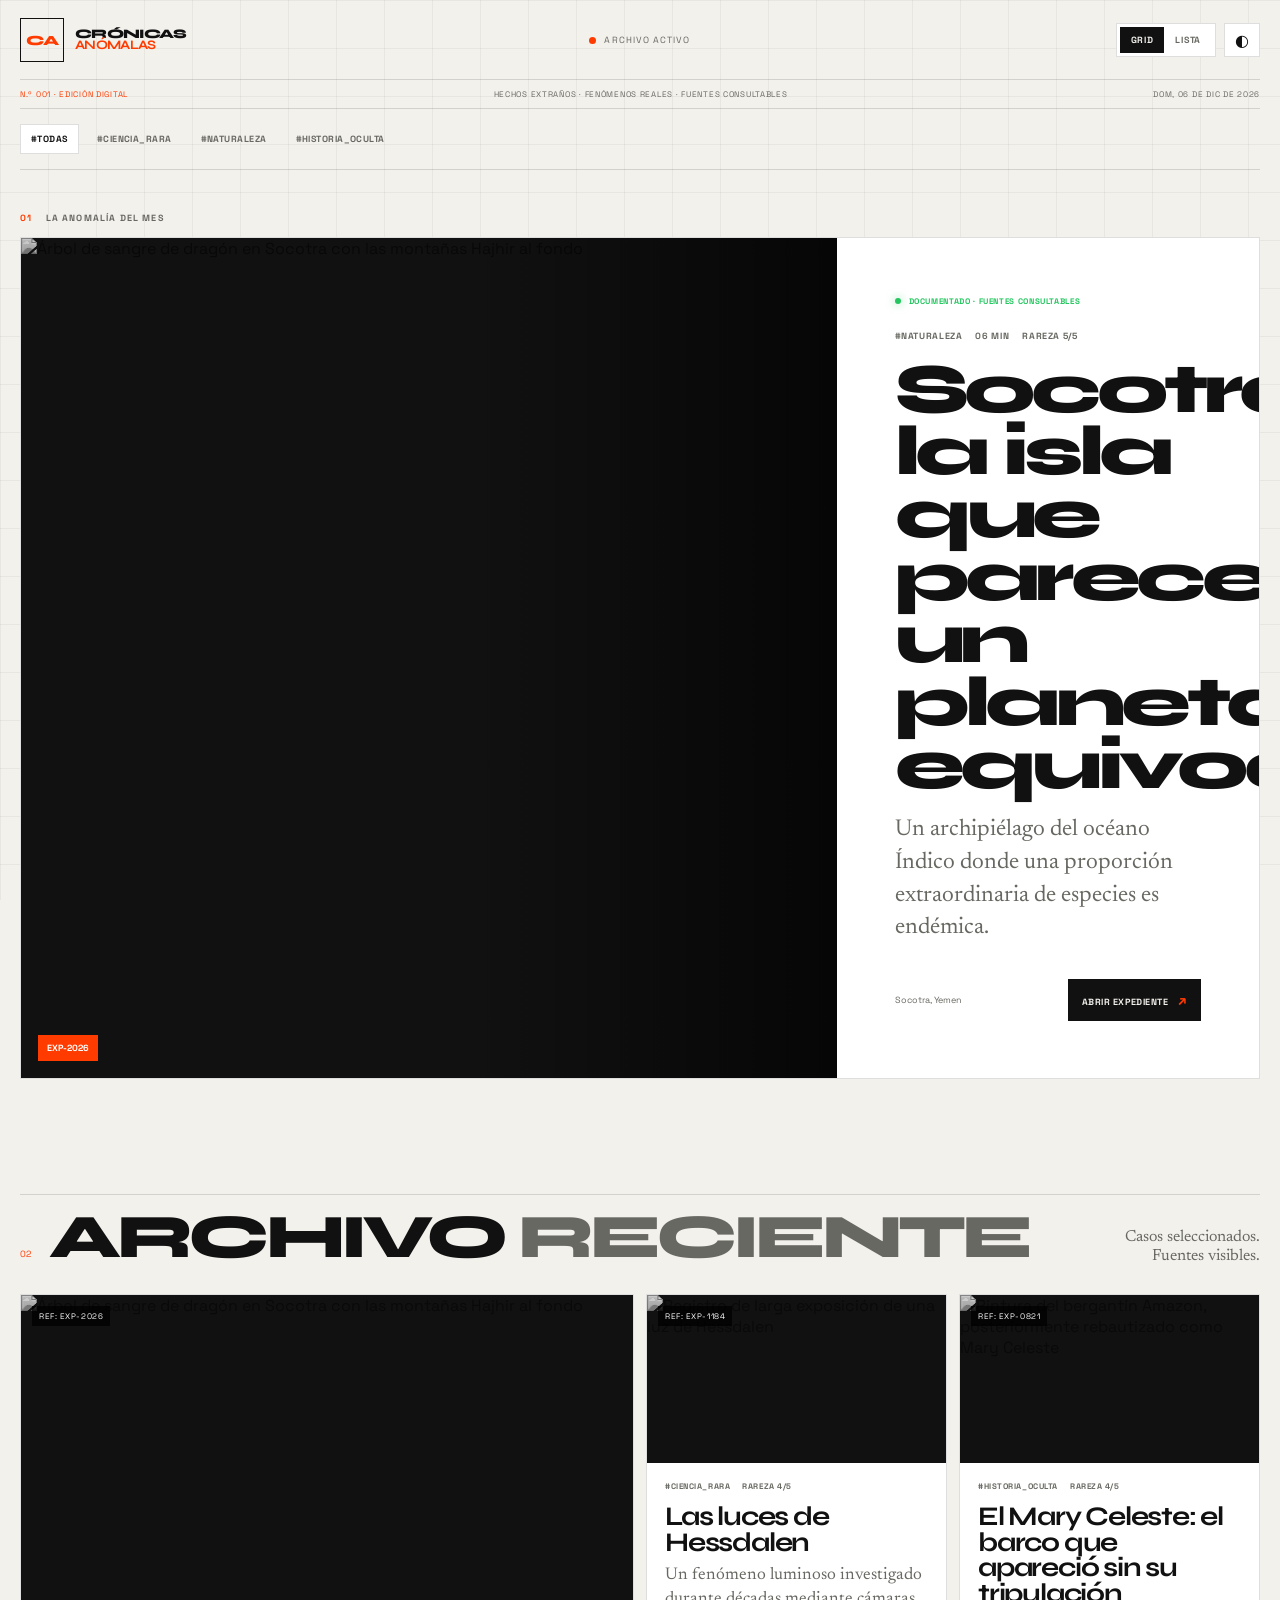
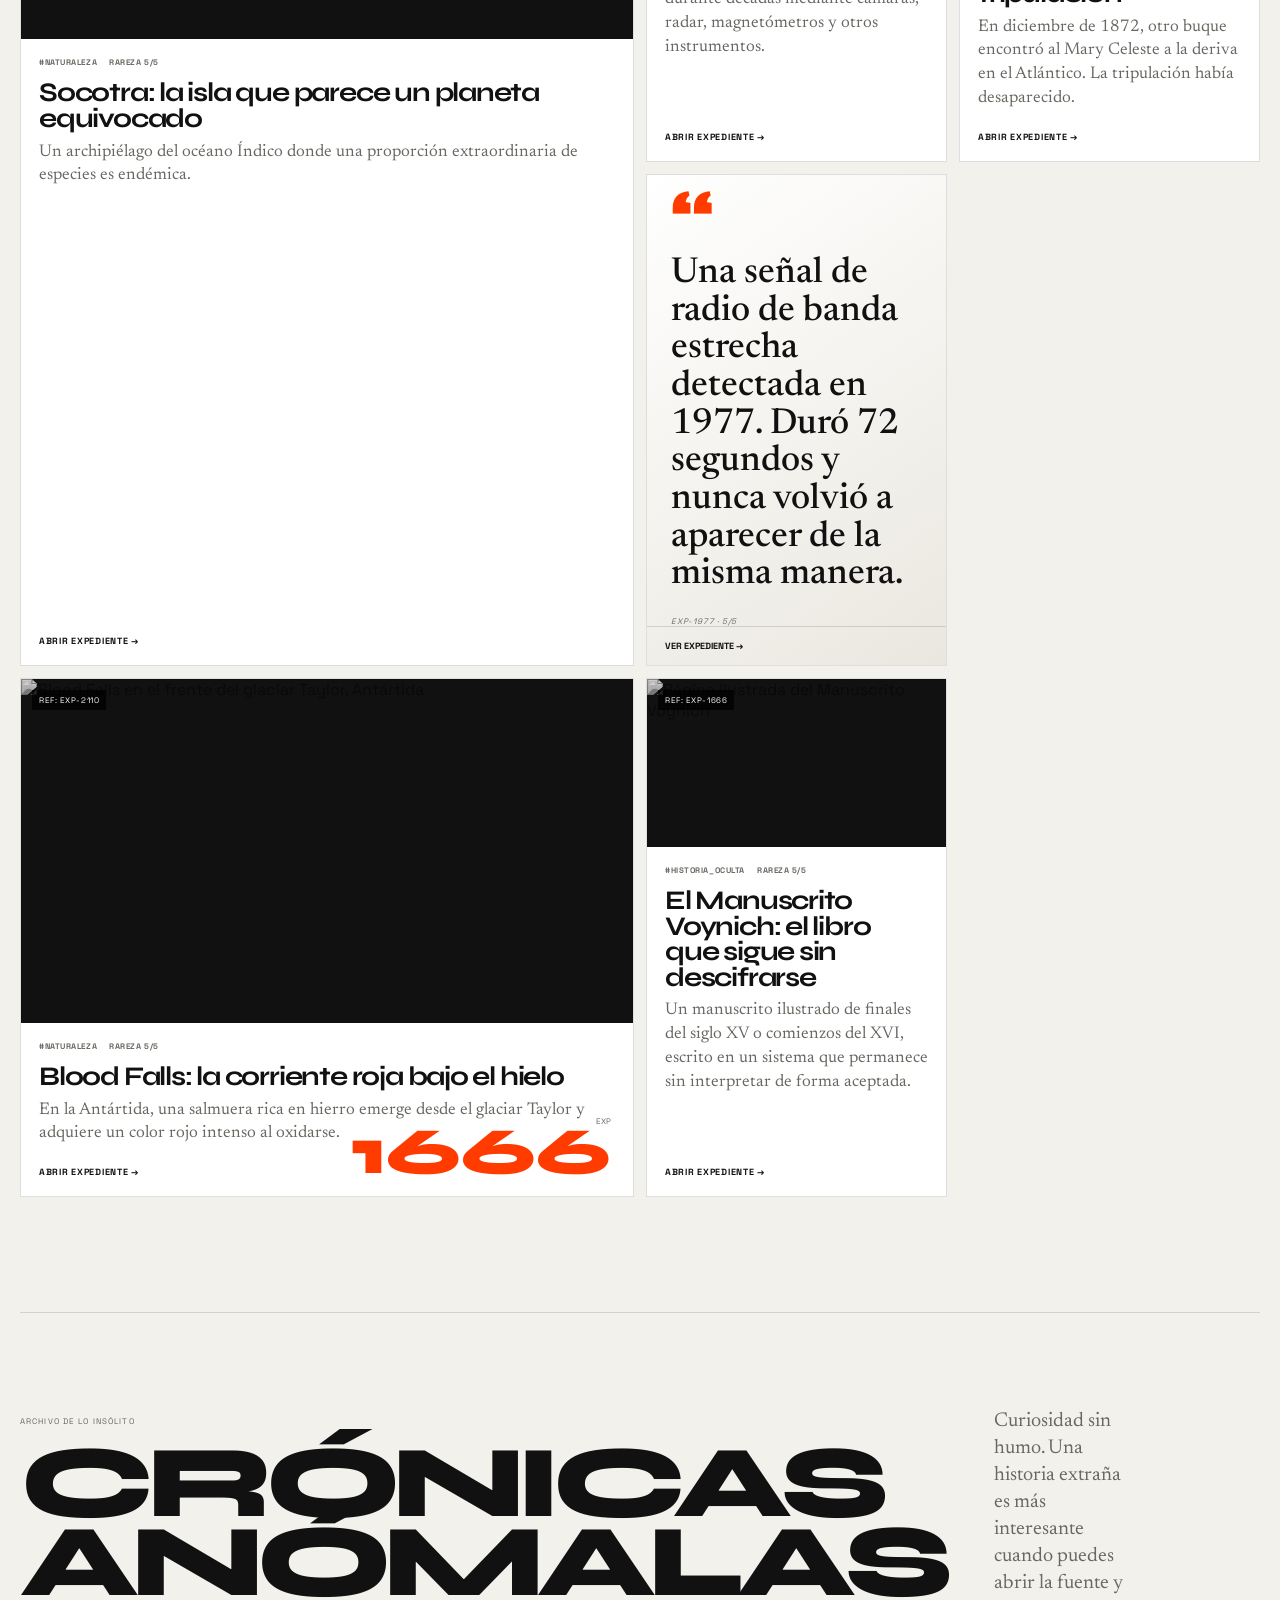
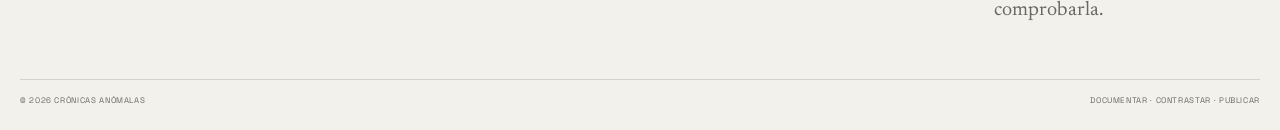
==== commit 0f954aa8: "Add files via upload" ====
--- a/index.html
+++ b/index.html
@@ -1,269 +1,137 @@
-<!DOCTYPE html>
+<!doctype html>
 <html lang="es" data-theme="dark">
 <head>
-  <meta charset="UTF-8">
-  <meta name="viewport" content="width=device-width, initial-scale=1.0">
-  <meta name="description" content="CRÓNICAS ANÓMALAS. Archivo editorial de fenómenos extraños, hechos insólitos y acontecimientos documentados.">
-  <meta name="theme-color" content="#0D0D0E">
-  <meta name="color-scheme" content="dark light">
+  <meta charset="utf-8">
+  <meta name="viewport" content="width=device-width, initial-scale=1">
+  <meta name="description" content="CRÓNICAS ANÓMALAS. Archivo editorial de hechos extraños, fenómenos documentados y preguntas que todavía no tienen una respuesta cerrada.">
+  <meta name="theme-color" content="#0d0d0e">
+  <link rel="canonical" href="https://dt-mora.github.io/Insolito/">
+  <meta property="og:type" content="website">
+  <meta property="og:title" content="CRÓNICAS ANÓMALAS — Archivo de lo Insólito">
+  <meta property="og:description" content="Hechos extraños. Fuentes consultables. Cero humo.">
+  <meta property="og:url" content="https://dt-mora.github.io/Insolito/">
   <title>CRÓNICAS ANÓMALAS — Archivo de lo Insólito</title>
-
-  <!-- No Tailwind CDN: esta versión usa CSS propio para producción estática. -->
-
+  <link rel="icon" href="favicon.svg" type="image/svg+xml">
   <link rel="preconnect" href="https://fonts.googleapis.com">
   <link rel="preconnect" href="https://fonts.gstatic.com" crossorigin>
-  <link href="https://fonts.googleapis.com/css2?family=Newsreader:opsz,wght@6..72,400;6..72,500;6..72,600;6..72,700&family=Space+Grotesk:wght@400;500;600;700&family=Syne:wght@400;500;600;700;800&display=swap" rel="stylesheet">
-
-  <link rel="stylesheet" href="css/styles.css">
-
+  <link href="https://fonts.googleapis.com/css2?family=Newsreader:opsz,wght@6..72,400;6..72,500;6..72,600;6..72,700&family=Space+Grotesk:wght@400;500;600;700&family=Syne:wght@500;600;700;800&display=swap" rel="stylesheet">
+  <link rel="stylesheet" href="styles.css">
   <script defer src="https://cdn.jsdelivr.net/npm/gsap@3.13.0/dist/gsap.min.js"></script>
   <script defer src="https://cdn.jsdelivr.net/npm/gsap@3.13.0/dist/ScrollTrigger.min.js"></script>
-  <script defer src="js/main.js"></script>
-  <script defer src="js/animations.js"></script>
+  <script defer src="main.js"></script>
+  <script defer src="animations.js"></script>
 </head>
+<body>
+<a class="skip-link" href="#main">Saltar al contenido</a>
 
-<body class="bg-grid">
-  <a class="skip-link" href="#main-content">Saltar al contenido</a>
-
-  <header class="site-header">
-    <div class="site-header__inner">
-      <a href="#" class="brand" aria-label="CRÓNICAS ANÓMALAS, inicio">
-        <span class="brand__mark">CA</span>
-        <span class="brand__text">CRÓNICAS<br><span>ANÓMALAS</span></span>
+<div class="site-frame">
+  <header class="header">
+    <div class="header__top">
+      <a class="brand" href="./" aria-label="Crónicas Anómalas, inicio">
+        <span class="brand__symbol">CA</span>
+        <span class="brand__name">CRÓNICAS<br><b>ANÓMALAS</b></span>
       </a>
 
-      <div class="live-indicator" aria-label="Archivo activo">
-        <span class="live-indicator__dot"></span>
-        <span>EN VIVO</span>
+      <div class="live"><i></i><span>ARCHIVO ACTIVO</span></div>
+
+      <div class="header__actions">
+        <div class="layout-switch" role="group" aria-label="Vista del archivo">
+          <button class="layout-btn is-active" data-layout="grid" aria-pressed="true">GRID</button>
+          <button class="layout-btn" data-layout="list" aria-pressed="false">LISTA</button>
+        </div>
+        <button class="theme-btn" id="themeToggle" aria-label="Cambiar tema">◐</button>
       </div>
+    </div>
 
-      <div class="header-controls">
-        <div class="layout-switch" role="group" aria-label="Cambiar diseño">
-          <button class="control-button is-active" type="button" data-layout="grid" aria-pressed="true">GRID</button>
-          <button class="control-button" type="button" data-layout="list" aria-pressed="false">LISTA</button>
-        </div>
-
-        <button id="themeToggle" class="theme-toggle" type="button" aria-label="Cambiar modo de color" aria-pressed="false">
-          <span class="theme-toggle__icon" aria-hidden="true">◐</span>
-        </button>
-      </div>
+    <div class="header__rule">
+      <div class="issue">N.º 001 <span>·</span> EDICIÓN DIGITAL</div>
+      <div class="ticker">HECHOS EXTRAÑOS · FENÓMENOS REALES · FUENTES CONSULTABLES</div>
+      <time id="currentDate"></time>
     </div>
   </header>
 
-  <nav class="archive-nav" aria-label="Filtros del archivo">
-    <div class="archive-nav__categories">
-      <button class="filter-button is-active" type="button" data-filter="all">#TODAS</button>
-      <button class="filter-button" type="button" data-filter="ciencia">#CIENCIA_RARA</button>
-      <button class="filter-button" type="button" data-filter="naturaleza">#NATURALEZA</button>
-      <button class="filter-button" type="button" data-filter="historia">#HISTORIA_OCULTA</button>
-    </div>
-
-    <div class="archive-clock">
-      <span class="archive-clock__label">ARCHIVO ACTIVO</span>
-      <time id="currentDate" datetime=""></time>
-    </div>
+  <nav class="filters" aria-label="Categorías">
+    <button class="filter is-active" data-filter="all">#TODAS</button>
+    <button class="filter" data-filter="ciencia">#CIENCIA_RARA</button>
+    <button class="filter" data-filter="naturaleza">#NATURALEZA</button>
+    <button class="filter" data-filter="historia">#HISTORIA_OCULTA</button>
   </nav>
 
-  <main id="main-content">
-    <section class="hero-section section-shell" aria-labelledby="hero-title">
-      <div class="section-kicker">
-        <span>01</span>
-        <span>ANOMALÍA DESTACADA</span>
-      </div>
-
-      <article class="hero-card" data-category="naturaleza" data-article-id="socotra">
-        <div class="hero-card__image-wrap">
-          <img
-            class="editorial-img hero-card__image"
-            src="https://images.unsplash.com/photo-1518709594023-6eab9bab7b23?auto=format&fit=crop&w=1600&q=85"
-            alt="Paisaje árido con vegetación de formas inusuales"
-            width="1600"
-            height="1000"
-            fetchpriority="high"
-          >
-          <div class="image-overlay" aria-hidden="true"></div>
-          <div class="hero-card__stamp">EXP-2026</div>
+  <main id="main">
+    <section class="hero">
+      <div class="section-label"><span>01</span> LA ANOMALÍA DEL MES</div>
+      <article class="hero-card" data-article-id="socotra" tabindex="0">
+        <div class="hero-media">
+          <img id="heroImage" src="" alt="" width="1600" height="1000" fetchpriority="high">
+          <div class="hero-overlay"></div>
+          <div class="hero-stamp">EXP-2026</div>
         </div>
-
-        <div class="hero-card__content">
-          <div class="hero-badge"><span></span>LA ANOMALÍA DEL MES</div>
-
-          <div class="meta-row">
-            <span>#NATURALEZA</span>
-            <span>08 MIN</span>
-            <span>RAREZA 5/5</span>
-          </div>
-
-          <h1 id="hero-title" class="hero-title">
-            SOCOTRA:
-            <em>La isla que parece un planeta equivocado</em>
-          </h1>
-
-          <p class="hero-excerpt">
-            Árboles con siluetas imposibles, plantas endémicas y un ecosistema moldeado por millones de años de aislamiento. Socotra parece una ficción científica, pero existe y está documentada.
-          </p>
-
-          <div class="hero-footer">
-            <span class="location-tag">12°29′N / 53°54′E</span>
-            <button class="read-button" type="button" data-open-article="socotra">
-              ABRIR EXPEDIENTE <span aria-hidden="true">↗</span>
-            </button>
+        <div class="hero-copy">
+          <div class="verified"><i></i> DOCUMENTADO · FUENTES CONSULTABLES</div>
+          <div class="hero-meta"><span id="heroCategory"></span><span id="heroRead"></span><span id="heroRarity"></span></div>
+          <h1 id="heroTitle"></h1>
+          <p id="heroDeck"></p>
+          <div class="hero-bottom">
+            <span id="heroLocation"></span>
+            <button class="open-btn" data-open-article="socotra">ABRIR EXPEDIENTE <b>↗</b></button>
           </div>
         </div>
       </article>
     </section>
 
-    <section id="archive" class="archive-section section-shell" aria-labelledby="archive-title">
-      <div class="section-heading">
-        <div>
-          <span class="section-number">02</span>
-          <h2 id="archive-title">ARCHIVO <span>RECIENTE</span></h2>
-        </div>
-        <p>Casos extraños.<br>Fuentes verificables.</p>
+    <section class="archive" aria-labelledby="archiveTitle">
+      <div class="archive-heading">
+        <div><span>02</span><h2 id="archiveTitle">ARCHIVO <em>RECIENTE</em></h2></div>
+        <p>Casos seleccionados.<br>Fuentes visibles.</p>
       </div>
 
-      <div id="bentoGrid" class="bento-grid">
-        <article class="news-card news-card--large" data-category="ciencia" data-article-id="hessdalen">
-          <div class="news-card__image-wrapper">
-            <img class="editorial-img news-card__image" src="https://images.unsplash.com/photo-1446776877081-d282a0f896e2?auto=format&fit=crop&w=1200&q=85" alt="Cielo nocturno lleno de estrellas" width="1200" height="800" loading="lazy">
-            <span class="folio">REF: EXP-1184</span>
-          </div>
-          <div class="news-card__body">
-            <div class="news-card__meta"><span>#CIENCIA_RARA</span><span>RAREZA: 4/5</span></div>
-            <h3>Las luces de Hessdalen</h3>
-            <p>Extraños destellos luminosos llevan décadas apareciendo en un valle de Noruega.</p>
-            <button class="card-link" type="button" data-open-article="hessdalen">LEER EXPEDIENTE →</button>
-          </div>
-        </article>
-
-        <article class="news-card" data-category="historia" data-article-id="mary-celeste">
-          <div class="news-card__image-wrapper">
-            <img class="editorial-img news-card__image" src="https://images.unsplash.com/photo-1544551763-46a013bb70d5?auto=format&fit=crop&w=1000&q=85" alt="Océano visto desde un barco" width="1000" height="700" loading="lazy">
-            <span class="folio">REF: EXP-0821</span>
-          </div>
-          <div class="news-card__body">
-            <div class="news-card__meta"><span>#HISTORIA_OCULTA</span><span>RAREZA: 4/5</span></div>
-            <h3>El misterio del Mary Celeste</h3>
-            <p>Un barco encontrado a la deriva sin su tripulación convirtió un viaje marítimo en un enigma histórico.</p>
-            <button class="card-link" type="button" data-open-article="mary-celeste">LEER EXPEDIENTE →</button>
-          </div>
-        </article>
-
-        <article class="news-card news-card--quote" data-category="ciencia" data-article-id="wow-signal">
-          <div class="quote-card">
-            <span class="quote-card__mark" aria-hidden="true">“</span>
-            <blockquote>Una señal de radio tan extraordinaria que el investigador escribió “Wow!” al margen.</blockquote>
-            <cite>REF: EXP-1977</cite>
-          </div>
-          <button class="quote-card__trigger" type="button" data-open-article="wow-signal">VER CASO →</button>
-        </article>
-
-        <article class="news-card" data-category="naturaleza" data-article-id="blood-falls">
-          <div class="news-card__image-wrapper">
-            <img class="editorial-img news-card__image" src="https://images.unsplash.com/photo-1519681393784-d120267933ba?auto=format&fit=crop&w=1000&q=85" alt="Paisaje de hielo y montaña" width="1000" height="700" loading="lazy">
-            <span class="folio">REF: EXP-2110</span>
-          </div>
-          <div class="news-card__body">
-            <div class="news-card__meta"><span>#NATURALEZA</span><span>RAREZA: 5/5</span></div>
-            <h3>Blood Falls</h3>
-            <p>Una corriente rojiza emerge desde el hielo antártico. La explicación resulta mucho más interesante que el mito.</p>
-            <button class="card-link" type="button" data-open-article="blood-falls">LEER EXPEDIENTE →</button>
-          </div>
-        </article>
-
-        <article class="news-card news-card--wide" data-category="historia" data-article-id="voynich">
-          <div class="news-card__body news-card__body--wide">
-            <div class="news-card__meta"><span>#HISTORIA_OCULTA</span><span>RAREZA: 5/5</span></div>
-            <h3>El manuscrito que aún no sabemos leer</h3>
-            <p>El Manuscrito Voynich contiene ilustraciones botánicas, diagramas y un sistema de escritura que continúa sin descifrarse de forma aceptada.</p>
-            <button class="card-link" type="button" data-open-article="voynich">ABRIR EXPEDIENTE →</button>
-          </div>
-          <div class="wide-card__index"><span>EXP</span><strong>1666</strong></div>
-        </article>
-      </div>
-
-      <div id="listView" class="archive-list" aria-hidden="true">
-        <div class="archive-list__head">
-          <span>REF</span><span>TÍTULO</span><span>CATEGORÍA</span><span>RAREZA</span><span>ACCIÓN</span>
-        </div>
-
-        <div class="archive-list__row" data-category="naturaleza">
-          <span>EXP-2026</span><strong>Socotra: La isla que parece un planeta equivocado</strong><span>#NATURALEZA</span><span>05/05</span><button type="button" data-open-article="socotra">ABRIR</button>
-        </div>
-        <div class="archive-list__row" data-category="ciencia">
-          <span>EXP-1184</span><strong>Las luces de Hessdalen</strong><span>#CIENCIA_RARA</span><span>04/05</span><button type="button" data-open-article="hessdalen">ABRIR</button>
-        </div>
-        <div class="archive-list__row" data-category="historia">
-          <span>EXP-0821</span><strong>El misterio del Mary Celeste</strong><span>#HISTORIA_OCULTA</span><span>04/05</span><button type="button" data-open-article="mary-celeste">ABRIR</button>
-        </div>
-        <div class="archive-list__row" data-category="ciencia">
-          <span>EXP-1977</span><strong>La señal Wow!</strong><span>#CIENCIA_RARA</span><span>05/05</span><button type="button" data-open-article="wow-signal">ABRIR</button>
-        </div>
-        <div class="archive-list__row" data-category="naturaleza">
-          <span>EXP-2110</span><strong>Blood Falls</strong><span>#NATURALEZA</span><span>05/05</span><button type="button" data-open-article="blood-falls">ABRIR</button>
-        </div>
-        <div class="archive-list__row" data-category="historia">
-          <span>EXP-1666</span><strong>El Manuscrito Voynich</strong><span>#HISTORIA_OCULTA</span><span>05/05</span><button type="button" data-open-article="voynich">ABRIR</button>
-        </div>
-      </div>
+      <div id="grid" class="grid"></div>
+      <div id="list" class="list" hidden></div>
     </section>
-
-    <footer class="site-footer section-shell">
-      <div class="site-footer__main">
-        <div>
-          <span class="footer-kicker">ARCHIVO DE LO INSÓLITO</span>
-          <h2>CRÓNICAS<br>ANÓMALAS</h2>
-        </div>
-        <div class="footer-description">
-          Un archivo editorial dedicado a hechos extraños, fenómenos documentados y preguntas que todavía dejan una pequeña grieta abierta.
-        </div>
-      </div>
-      <div class="site-footer__bottom">
-        <span>© 2026 CRÓNICAS ANÓMALAS</span>
-        <span>DOCUMENTAR · CONTRASTAR · PUBLICAR</span>
-      </div>
-    </footer>
   </main>
 
-  <div id="articleModal" class="modal" aria-hidden="true" role="dialog" aria-modal="true" aria-labelledby="modalTitle">
-    <div class="modal__backdrop" data-close-modal></div>
+  <footer class="footer">
+    <div class="footer-main">
+      <div>
+        <small>ARCHIVO DE LO INSÓLITO</small>
+        <h2>CRÓNICAS<br>ANÓMALAS</h2>
+      </div>
+      <p>Curiosidad sin humo. Una historia extraña es más interesante cuando puedes abrir la fuente y comprobarla.</p>
+    </div>
+    <div class="footer-bottom"><span>© 2026 CRÓNICAS ANÓMALAS</span><span>DOCUMENTAR · CONTRASTAR · PUBLICAR</span></div>
+  </footer>
+</div>
 
-    <div class="modal__window">
-      <button id="modalClose" class="modal__close" type="button" aria-label="Cerrar expediente">×</button>
-
-      <div class="modal__header">
-        <div class="modal__classification">
-          <span class="classification-dot"></span>
-          VERIFICADO POR FUENTES DOCUMENTALES
-        </div>
-        <span id="modalReference" class="modal__reference">REF: EXP-0000</span>
-      </div>
-
-      <div class="modal__content">
-        <aside class="modal__sidebar">
-          <div class="modal__image-wrap">
-            <img id="modalImage" src="" alt="" width="600" height="750">
-          </div>
-
-          <div class="modal-meta-block"><span>CLASIFICACIÓN</span><strong id="modalCategory">#NATURALEZA</strong></div>
-          <div class="modal-meta-block"><span>COORDENADAS</span><strong id="modalCoordinates">00°00′N / 00°00′E</strong></div>
-          <div class="modal-meta-block"><span>RAREZA</span><strong id="modalRarity">05/05</strong></div>
-          <div class="modal-meta-block"><span>TIEMPO DE LECTURA</span><strong id="modalReadTime">08 MIN</strong></div>
-        </aside>
-
-        <article class="modal__article">
-          <span id="modalTag" class="modal__tag">#NATURALEZA</span>
-          <h2 id="modalTitle">Título del expediente</h2>
-          <p id="modalLead" class="modal__lead">Descripción del expediente.</p>
-          <div id="modalBody" class="modal__body"></div>
-
-          <div class="sources-box">
-            <span>NOTA DE ARCHIVO</span>
-            <p id="modalSourceNote">Añade aquí las fuentes documentales concretas antes de publicar.</p>
-          </div>
-        </article>
-      </div>
+<div id="modal" class="modal" aria-hidden="true" role="dialog" aria-modal="true" aria-labelledby="modalTitle">
+  <div class="modal__backdrop" data-close></div>
+  <div class="modal__window">
+    <button class="modal__close" id="modalClose" aria-label="Cerrar expediente">×</button>
+    <div class="modal__bar">
+      <span class="verified"><i></i> FUENTES DOCUMENTALES</span>
+      <span id="modalRef"></span>
+    </div>
+    <div class="modal__layout">
+      <aside class="modal__side">
+        <div class="modal__image"><img id="modalImage" src="" alt="" width="800" height="1000"></div>
+        <div class="meta"><small>CATEGORÍA</small><b id="modalCategory"></b></div>
+        <div class="meta"><small>UBICACIÓN</small><b id="modalLocation"></b></div>
+        <div class="meta"><small>COORDENADAS / ID</small><b id="modalCoordinates"></b></div>
+        <div class="meta"><small>RAREZA EDITORIAL</small><b id="modalRarity"></b></div>
+        <div class="meta"><small>LECTURA</small><b id="modalRead"></b></div>
+        <div class="credit" id="modalCredit"></div>
+      </aside>
+      <article class="modal__article">
+        <div class="modal__tag" id="modalTag"></div>
+        <h2 id="modalTitle"></h2>
+        <p class="modal__deck" id="modalDeck"></p>
+        <div class="article-body" id="modalBody"></div>
+        <section class="sources">
+          <div class="sources__head"><span>FUENTES CONSULTADAS</span><small>ABRIR EN NUEVA PESTAÑA ↗</small></div>
+          <div id="modalSources"></div>
+        </section>
+      </article>
     </div>
   </div>
+</div>
 </body>
 </html>
--- a/styles.css
+++ b/styles.css
@@ -0,0 +1,29 @@
+/* CRÓNICAS ANÓMALAS · production CSS */
+:root{
+  --bg:#0d0d0e;--surface:#141618;--surface-2:#191c1f;--text:#f3f1ec;--muted:#999992;
+  --line:rgba(243,241,236,.13);--line2:rgba(243,241,236,.24);--orange:#ff3b00;--green:#22c55e;
+  --grid:rgba(255,255,255,.035);--display:"Syne",sans-serif;--body:"Newsreader",Georgia,serif;--ui:"Space Grotesk",monospace;
+  --max:1500px;color-scheme:dark;
+}
+html[data-theme=light]{--bg:#f3f1ec;--surface:#fff;--surface-2:#eae7df;--text:#111;--muted:#686862;--line:rgba(0,0,0,.13);--line2:rgba(0,0,0,.25);--grid:rgba(0,0,0,.045);color-scheme:light}
+*{box-sizing:border-box}html{scroll-behavior:smooth}body{margin:0;min-width:320px;background:var(--bg);color:var(--text);font-family:var(--ui);text-rendering:optimizeLegibility}
+body:before{content:"";position:fixed;inset:0;pointer-events:none;background-image:linear-gradient(90deg,var(--grid) 1px,transparent 1px),linear-gradient(var(--grid) 1px,transparent 1px);background-size:48px 48px;z-index:-1}
+body.modal-open{overflow:hidden}img{display:block;max-width:100%}button{font:inherit}button:focus-visible,a:focus-visible{outline:2px solid var(--orange);outline-offset:4px}
+.skip-link{position:fixed;left:15px;top:15px;z-index:999;padding:10px 13px;background:var(--text);color:var(--bg);transform:translateY(-150%)}.skip-link:focus{transform:none}
+.site-frame{width:min(calc(100% - 40px),var(--max));margin:auto}.header{position:relative;padding-top:18px}.header__top{display:grid;grid-template-columns:1fr auto 1fr;align-items:center;gap:20px}.brand{display:flex;align-items:center;gap:11px;width:max-content;color:var(--text);text-decoration:none}.brand__symbol{display:grid;place-items:center;width:44px;height:44px;border:1px solid var(--text);font:800 14px var(--display);color:var(--orange)}.brand__name{font:800 13px/0.88 var(--display);letter-spacing:-.05em}.brand__name b{color:var(--orange)}
+.live{display:flex;gap:8px;align-items:center;color:var(--muted);font-size:9px;letter-spacing:.12em}.live i{width:7px;height:7px;background:var(--orange);border-radius:50%;box-shadow:0 0 0 0 rgba(255,59,0,.5);animation:pulse 1.8s infinite}@keyframes pulse{70%{box-shadow:0 0 0 8px transparent}}
+.header__actions{justify-self:end;display:flex;gap:8px}.layout-switch{display:flex;border:1px solid var(--line);padding:3px;background:var(--surface)}.layout-btn,.theme-btn{border:0;background:transparent;color:var(--muted);cursor:pointer}.layout-btn{padding:7px 11px;font-size:9px;font-weight:700;letter-spacing:.08em}.layout-btn.is-active{background:var(--text);color:var(--bg)}.theme-btn{width:36px;border:1px solid var(--line);background:var(--surface);color:var(--text);font-size:16px}
+.header__rule{display:grid;grid-template-columns:auto 1fr auto;gap:20px;align-items:center;margin-top:17px;padding:9px 0;border-top:1px solid var(--line);border-bottom:1px solid var(--line);font-size:8px;letter-spacing:.09em}.issue{color:var(--orange)}.ticker{text-align:center;color:var(--muted)}#currentDate{color:var(--muted)}
+.filters{display:flex;gap:7px;flex-wrap:wrap;padding:15px 0;border-bottom:1px solid var(--line)}.filter{border:1px solid transparent;background:transparent;color:var(--muted);padding:8px 10px;cursor:pointer;font-size:9px;font-weight:700;letter-spacing:.05em}.filter.is-active{background:var(--surface);border-color:var(--line);color:var(--text)}
+.hero{padding-top:42px}.section-label{margin-bottom:13px;color:var(--muted);font-size:9px;font-weight:700;letter-spacing:.13em}.section-label span{color:var(--orange);margin-right:10px}
+.hero-card{display:grid;grid-template-columns:minmax(0,1.45fr) minmax(360px,.75fr);min-height:650px;border:1px solid var(--line);background:var(--surface);overflow:hidden;cursor:pointer}.hero-media{position:relative;min-height:650px;overflow:hidden;background:#111}.hero-media img{width:100%;height:100%;object-fit:cover;filter:grayscale(1) contrast(1.06) brightness(.78);transition:filter .7s ease,transform 1s cubic-bezier(.2,.8,.2,1)}.hero-card:hover .hero-media img{filter:grayscale(0) contrast(1.03) brightness(.95);transform:scale(1.035)}.hero-overlay{position:absolute;inset:0;background:linear-gradient(90deg,transparent 55%,rgba(0,0,0,.65))}.hero-stamp{position:absolute;left:17px;bottom:17px;background:var(--orange);color:white;padding:7px 9px;font-size:9px;font-weight:700}
+.hero-copy{display:flex;flex-direction:column;justify-content:center;padding:clamp(28px,4.5vw,70px)}.verified{display:flex;align-items:center;gap:8px;color:var(--green);font-size:8px;font-weight:700;letter-spacing:.08em}.verified i{width:6px;height:6px;border-radius:50%;background:var(--green);box-shadow:0 0 10px rgba(34,197,94,.6)}.hero-meta{display:flex;gap:13px;margin-top:24px;color:var(--muted);font-size:9px;font-weight:700;letter-spacing:.07em}.hero-copy h1{margin:16px 0 18px;font:800 clamp(40px,5.5vw,78px)/.89 var(--display);letter-spacing:-.065em}.hero-copy p{margin:0;max-width:610px;color:var(--muted);font:400 clamp(18px,1.9vw,23px)/1.42 var(--body)}.hero-bottom{display:flex;align-items:center;justify-content:space-between;gap:14px;margin-top:34px;color:var(--muted);font-size:9px}.open-btn{border:0;background:var(--text);color:var(--bg);padding:12px 14px;cursor:pointer;font-size:9px;font-weight:700;letter-spacing:.06em}.open-btn b{color:var(--orange);font-size:14px;margin-left:7px}
+.archive{padding:115px 0}.archive-heading{display:flex;justify-content:space-between;align-items:end;border-top:1px solid var(--line);padding-top:15px;margin-bottom:28px}.archive-heading>div{display:flex;align-items:baseline;gap:18px}.archive-heading>div>span{color:var(--orange);font-size:9px}.archive-heading h2{margin:0;font:800 clamp(35px,5vw,62px)/.9 var(--display);letter-spacing:-.07em}.archive-heading h2 em{font-style:normal;color:var(--muted)}.archive-heading p{margin:0;text-align:right;color:var(--muted);font:400 16px/1.2 var(--body)}
+.grid{display:grid;grid-template-columns:repeat(4,minmax(0,1fr));grid-auto-rows:minmax(330px,auto);gap:12px}.card{position:relative;display:flex;flex-direction:column;min-width:0;border:1px solid var(--line);background:var(--surface);overflow:hidden;transition:transform .3s ease,border-color .2s ease}.card:hover{transform:translateY(-5px);border-color:var(--line2)}.card--large{grid-column:span 2;grid-row:span 2}.card--wide{grid-column:span 2}.card__media{position:relative;aspect-ratio:16/9;overflow:hidden;background:#111}.card__media img{width:100%;height:100%;object-fit:cover;filter:grayscale(1) contrast(1.05) brightness(.8);transition:filter .6s ease,transform .9s ease}.card:hover img{filter:grayscale(0) contrast(1.03) brightness(.95);transform:scale(1.045)}.folio{position:absolute;top:11px;left:11px;background:rgba(0,0,0,.78);color:#fff;padding:5px 7px;font-size:8px;letter-spacing:.07em}.card__body{display:flex;flex-direction:column;flex:1;padding:18px}.card__meta{display:flex;gap:12px;color:var(--muted);font-size:8px;font-weight:700;letter-spacing:.07em}.card h3{margin:13px 0 9px;font:700 clamp(23px,2.1vw,33px)/.95 var(--display);letter-spacing:-.045em}.card p{margin:0;color:var(--muted);font:400 17px/1.4 var(--body)}.card__action{margin-top:auto;padding:20px 0 0;border:0;background:transparent;color:var(--text);cursor:pointer;text-align:left;font-size:9px;font-weight:700;letter-spacing:.08em}.card__action:hover{color:var(--orange)}
+.quote{display:flex;flex-direction:column;justify-content:space-between;height:100%;padding:24px;background:linear-gradient(145deg,var(--surface),var(--surface-2))}.quote mark{background:none;color:var(--orange);font:800 70px/.55 var(--display)}.quote blockquote{margin:18px 0 22px;font:500 clamp(25px,2.8vw,37px)/1.05 var(--body)}.quote cite{color:var(--muted);font-size:8px;letter-spacing:.1em}.quote button{margin:0 -24px -24px;width:calc(100% + 48px);padding:13px 18px;border:0;border-top:1px solid var(--line);background:transparent;color:var(--text);cursor:pointer;text-align:left;font-size:9px;font-weight:700}.quote button:hover{background:var(--orange);color:#fff}.wide-index{position:absolute;right:22px;bottom:17px;text-align:right}.wide-index small{display:block;color:var(--muted);font-size:8px}.wide-index b{font:800 66px/.8 var(--display);color:var(--orange)}
+.list{border-top:1px solid var(--line);background:var(--surface)}.list[hidden]{display:none}.list-head,.list-row{display:grid;grid-template-columns:95px minmax(230px,1.8fr) minmax(140px,.8fr) 70px 90px;gap:15px;align-items:center}.list-head{padding:12px 15px;border-bottom:1px solid var(--line);color:var(--muted);font-size:8px;font-weight:700;letter-spacing:.1em}.list-row{padding:16px 15px;border-bottom:1px solid var(--line);font-size:9px;color:var(--muted)}.list-row strong{color:var(--text);font:700 15px var(--display)}.list-row button{border:1px solid var(--line);background:transparent;color:var(--text);padding:7px 9px;cursor:pointer;font-size:8px;font-weight:700}.list-row button:hover{background:var(--text);color:var(--bg)}.is-hidden{display:none!important}
+.footer{border-top:1px solid var(--line);padding:40px 0 25px}.footer-main{display:grid;grid-template-columns:1fr .5fr;gap:50px;padding:55px 0}.footer small{color:var(--muted);font-size:8px;letter-spacing:.14em}.footer h2{margin:15px 0 0;font:800 clamp(48px,8vw,115px)/.77 var(--display);letter-spacing:-.08em}.footer p{align-self:end;margin:0;max-width:430px;color:var(--muted);font:400 20px/1.35 var(--body)}.footer-bottom{display:flex;justify-content:space-between;border-top:1px solid var(--line);padding-top:15px;color:var(--muted);font-size:8px;letter-spacing:.08em}
+.modal{position:fixed;inset:0;z-index:100;display:grid;place-items:center;padding:20px;visibility:hidden;opacity:0;pointer-events:none}.modal.is-open{visibility:visible;opacity:1;pointer-events:auto}.modal__backdrop{position:absolute;inset:0;background:rgba(0,0,0,.78);backdrop-filter:blur(9px)}.modal__window{position:relative;z-index:1;width:min(1250px,100%);max-height:92vh;overflow:auto;background:var(--surface);border:1px solid var(--line2);box-shadow:0 40px 130px rgba(0,0,0,.5)}.modal__close{position:absolute;right:14px;top:12px;z-index:2;width:36px;height:36px;border:1px solid var(--line);background:var(--surface);color:var(--text);font-size:24px;cursor:pointer}.modal__close:hover{background:var(--orange);color:white}.modal__bar{display:flex;justify-content:space-between;gap:20px;padding:11px 65px 11px 16px;border-bottom:1px solid var(--line);font-size:8px}.modal__bar>#modalRef{color:var(--muted)}.modal__layout{display:grid;grid-template-columns:285px 1fr}.modal__side{padding:17px;border-right:1px solid var(--line);background:var(--surface-2)}.modal__image{aspect-ratio:4/5;overflow:hidden;background:#111;margin-bottom:16px}.modal__image img{width:100%;height:100%;object-fit:cover;filter:grayscale(1)}.meta{padding:11px 0;border-top:1px solid var(--line);display:flex;flex-direction:column;gap:5px}.meta small{color:var(--muted);font-size:7px;font-weight:700;letter-spacing:.1em}.meta b{font-size:10px}.credit{margin-top:13px;color:var(--muted);font-size:8px;line-height:1.5}.modal__article{padding:clamp(25px,4vw,60px)}.modal__tag{color:var(--orange);font-size:9px;font-weight:700;letter-spacing:.1em}.modal__article h2{margin:14px 0 20px;max-width:900px;font:800 clamp(40px,5.8vw,78px)/.9 var(--display);letter-spacing:-.07em}.modal__deck{max-width:800px;margin:0 0 30px;color:var(--muted);font:400 clamp(21px,2.1vw,27px)/1.4 var(--body)}.article-body{max-width:790px;color:var(--muted);font:400 20px/1.68 var(--body)}.article-body p{margin:0 0 1.15em}.article-body p:first-child:first-letter{float:left;margin:.05em .09em 0 0;color:var(--orange);font:800 5em/.78 var(--display)}.sources{max-width:790px;margin-top:45px;border-top:1px solid var(--line);padding-top:16px}.sources__head{display:flex;justify-content:space-between;gap:15px;margin-bottom:10px;color:var(--green);font-size:8px;font-weight:700;letter-spacing:.09em}.sources__head small{color:var(--muted);font-weight:400}.source-link{display:flex;justify-content:space-between;gap:15px;padding:11px 0;border-bottom:1px solid var(--line);color:var(--text);font-size:10px;text-decoration:none}.source-link span:last-child{color:var(--orange)}.source-link:hover{color:var(--orange)}
+@media(max-width:1050px){.hero-card{grid-template-columns:1fr}.hero-media{min-height:470px}.grid{grid-template-columns:repeat(2,minmax(0,1fr))}.card--large,.card--wide{grid-column:span 2}.modal__layout{grid-template-columns:230px 1fr}}
+@media(max-width:700px){.site-frame{width:min(calc(100% - 24px),var(--max))}.header__top{grid-template-columns:1fr auto}.live{display:none}.header__actions{grid-column:2}.header__rule{grid-template-columns:1fr auto}.ticker{display:none}.hero{padding-top:30px}.hero-card{display:block}.hero-media{min-height:58vw;max-height:470px}.hero-copy{padding:25px 20px 23px}.hero-copy h1{font-size:clamp(37px,12vw,60px)}.hero-bottom{flex-direction:column;align-items:flex-start}.archive{padding:80px 0}.archive-heading{align-items:flex-start;flex-direction:column}.archive-heading p{text-align:left}.grid{grid-template-columns:1fr}.card,.card--large,.card--wide{grid-column:auto;grid-row:auto}.list-head{display:none}.list-row{grid-template-columns:1fr auto;padding:16px}.list-row strong{grid-column:1/-1}.list-row button{grid-column:2;grid-row:2/5;align-self:center}.footer-main{grid-template-columns:1fr}.footer-bottom{flex-direction:column;gap:8px}.modal{padding:0}.modal__window{max-height:100vh;min-height:100vh}.modal__layout{grid-template-columns:1fr}.modal__side{display:grid;grid-template-columns:100px 1fr;gap:0 14px;border-right:0;border-bottom:1px solid var(--line)}.modal__image{grid-row:span 5;width:100px;height:125px;margin:0}.meta{padding:7px 0}.modal__article{padding:25px 19px 40px}}
+@media(prefers-reduced-motion:reduce){html{scroll-behavior:auto}*,*:before,*:after{animation-duration:.001ms!important;transition-duration:.001ms!important}}
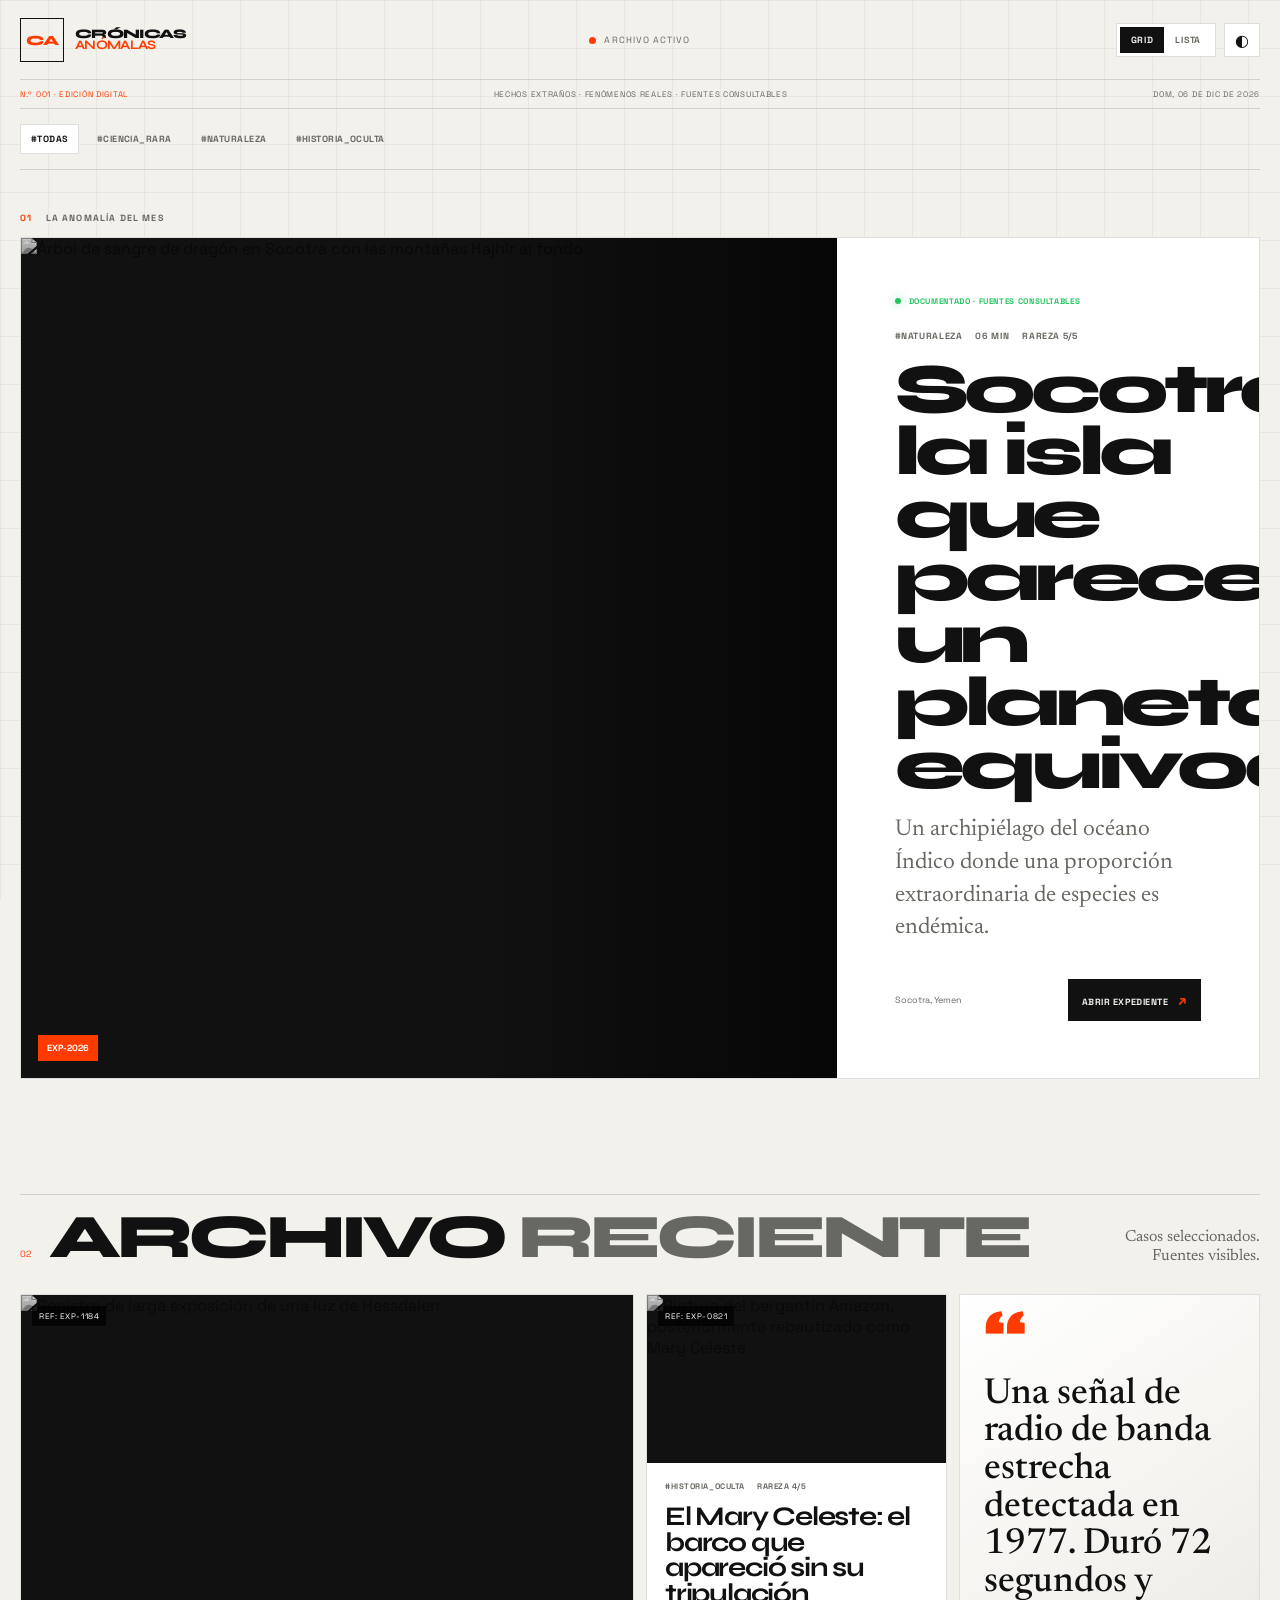
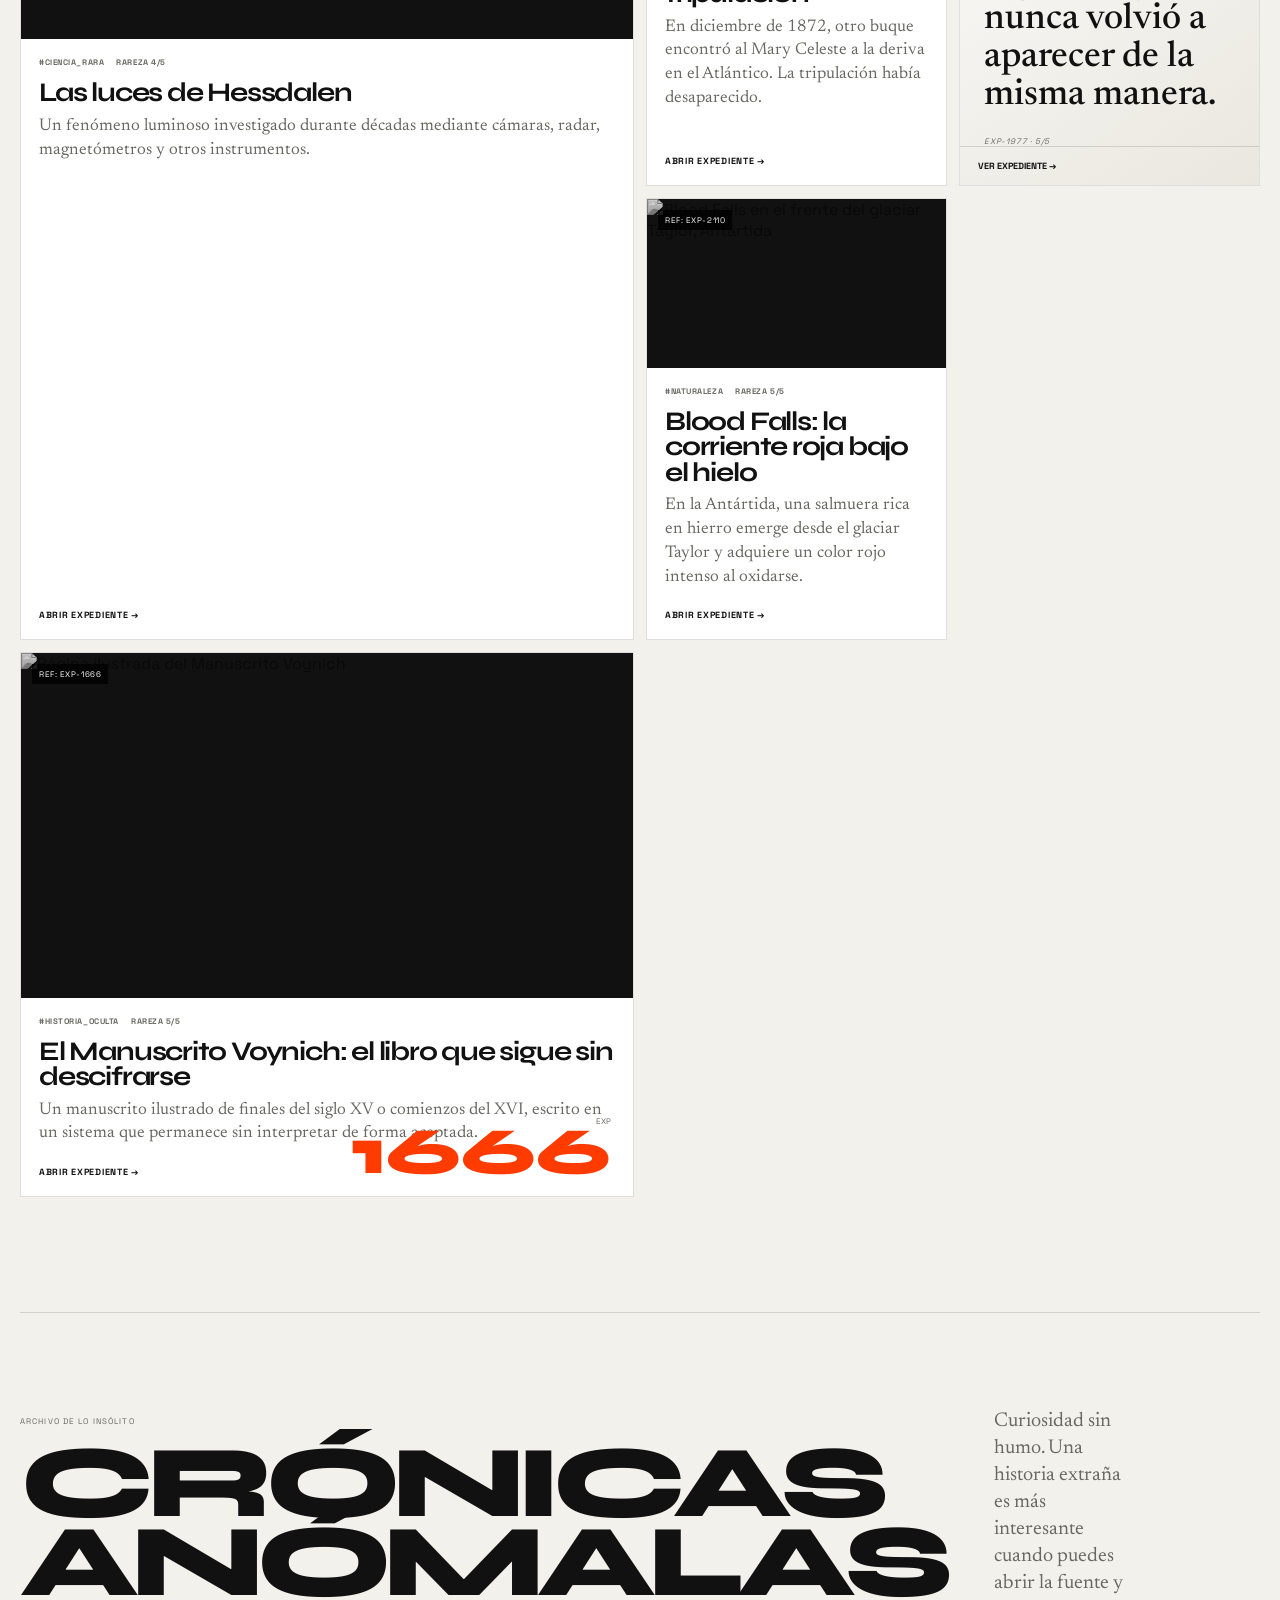
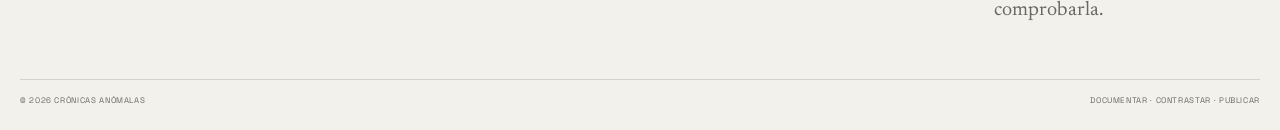
==== commit b32a5eda: "Add files via upload" ====
--- a/index.html
+++ b/index.html
@@ -3,15 +3,16 @@
 <head>
   <meta charset="utf-8">
   <meta name="viewport" content="width=device-width, initial-scale=1">
-  <meta name="description" content="CRÓNICAS ANÓMALAS. Archivo editorial de hechos extraños, fenómenos documentados y preguntas que todavía no tienen una respuesta cerrada.">
-  <meta name="theme-color" content="#0d0d0e">
-  <link rel="canonical" href="https://dt-mora.github.io/Insolito/">
+  <meta name="description" content="CRÓNICAS ANÓMALAS. Archivo editorial de hechos extraños, fenómenos documentados y fuentes consultables.">
+  <meta name="theme-color" content="#0D0D0E">
+  <meta name="color-scheme" content="dark light">
   <meta property="og:type" content="website">
-  <meta property="og:title" content="CRÓNICAS ANÓMALAS — Archivo de lo Insólito">
+  <meta property="og:title" content="CRÓNICAS ANÓMALAS | Archivo de lo Insólito">
   <meta property="og:description" content="Hechos extraños. Fuentes consultables. Cero humo.">
   <meta property="og:url" content="https://dt-mora.github.io/Insolito/">
-  <title>CRÓNICAS ANÓMALAS — Archivo de lo Insólito</title>
+  <link rel="canonical" href="https://dt-mora.github.io/Insolito/">
   <link rel="icon" href="favicon.svg" type="image/svg+xml">
+  <title>CRÓNICAS ANÓMALAS | Archivo de lo Insólito</title>
   <link rel="preconnect" href="https://fonts.googleapis.com">
   <link rel="preconnect" href="https://fonts.gstatic.com" crossorigin>
   <link href="https://fonts.googleapis.com/css2?family=Newsreader:opsz,wght@6..72,400;6..72,500;6..72,600;6..72,700&family=Space+Grotesk:wght@400;500;600;700&family=Syne:wght@500;600;700;800&display=swap" rel="stylesheet">
@@ -22,116 +23,213 @@
   <script defer src="animations.js"></script>
 </head>
 <body>
-<a class="skip-link" href="#main">Saltar al contenido</a>
-
-<div class="site-frame">
-  <header class="header">
-    <div class="header__top">
-      <a class="brand" href="./" aria-label="Crónicas Anómalas, inicio">
-        <span class="brand__symbol">CA</span>
-        <span class="brand__name">CRÓNICAS<br><b>ANÓMALAS</b></span>
-      </a>
-
-      <div class="live"><i></i><span>ARCHIVO ACTIVO</span></div>
-
-      <div class="header__actions">
-        <div class="layout-switch" role="group" aria-label="Vista del archivo">
-          <button class="layout-btn is-active" data-layout="grid" aria-pressed="true">GRID</button>
-          <button class="layout-btn" data-layout="list" aria-pressed="false">LISTA</button>
-        </div>
-        <button class="theme-btn" id="themeToggle" aria-label="Cambiar tema">◐</button>
-      </div>
-    </div>
-
-    <div class="header__rule">
-      <div class="issue">N.º 001 <span>·</span> EDICIÓN DIGITAL</div>
-      <div class="ticker">HECHOS EXTRAÑOS · FENÓMENOS REALES · FUENTES CONSULTABLES</div>
-      <time id="currentDate"></time>
-    </div>
-  </header>
-
-  <nav class="filters" aria-label="Categorías">
-    <button class="filter is-active" data-filter="all">#TODAS</button>
-    <button class="filter" data-filter="ciencia">#CIENCIA_RARA</button>
-    <button class="filter" data-filter="naturaleza">#NATURALEZA</button>
-    <button class="filter" data-filter="historia">#HISTORIA_OCULTA</button>
-  </nav>
-
-  <main id="main">
+  <a class="skip-link" href="#main">Saltar al contenido</a>
+  <div class="site-frame">
+    <header class="header">
+      <div class="header__top">
+        <a class="brand" href="./" aria-label="Crónicas Anómalas, inicio">
+          <span class="brand__symbol">CA</span>
+          <span class="brand__name">CRÓNICAS<br><b>ANÓMALAS</b></span>
+        </a>
+        <div class="live"><i></i><span>ARCHIVO ACTIVO</span></div>
+        <div class="header__actions">
+          <div class="layout-switch" role="group" aria-label="Vista del archivo">
+            <button class="layout-btn is-active" type="button" data-layout="grid" aria-pressed="true">GRID</button>
+            <button class="layout-btn" type="button" data-layout="list" aria-pressed="false">LISTA</button>
+          </div>
+          <button class="theme-btn" id="themeToggle" type="button" aria-label="Cambiar tema" aria-pressed="false">◐</button>
+        </div>
+      </div>
+      <div class="header__rule">
+        <div class="issue">N.º 001 <span>·</span> EDICIÓN DIGITAL</div>
+        <div class="ticker">HECHOS EXTRAÑOS · FENÓMENOS REALES · FUENTES CONSULTABLES</div>
+        <time id="currentDate"></time>
+      </div>
+    </header>
+
+    <nav class="filters" aria-label="Categorías">
+      <button class="filter is-active" type="button" data-filter="all">#TODAS</button>
+      <button class="filter" type="button" data-filter="ciencia">#CIENCIA_RARA</button>
+      <button class="filter" type="button" data-filter="naturaleza">#NATURALEZA</button>
+      <button class="filter" type="button" data-filter="historia">#HISTORIA_OCULTA</button>
+    </nav>
+
+    <main id="main">
+      
     <section class="hero">
       <div class="section-label"><span>01</span> LA ANOMALÍA DEL MES</div>
       <article class="hero-card" data-article-id="socotra" tabindex="0">
         <div class="hero-media">
-          <img id="heroImage" src="" alt="" width="1600" height="1000" fetchpriority="high">
+          <img id="heroImage" src="https://commons.wikimedia.org/wiki/Special:Redirect/file/Dragonblood_tree_in_Socotra_1.jpg" alt="Árbol de sangre de dragón en Socotra con las montañas Hajhir al fondo" width="1600" height="1000" fetchpriority="high">
           <div class="hero-overlay"></div>
           <div class="hero-stamp">EXP-2026</div>
         </div>
         <div class="hero-copy">
           <div class="verified"><i></i> DOCUMENTADO · FUENTES CONSULTABLES</div>
-          <div class="hero-meta"><span id="heroCategory"></span><span id="heroRead"></span><span id="heroRarity"></span></div>
-          <h1 id="heroTitle"></h1>
-          <p id="heroDeck"></p>
+          <div class="hero-meta"><span>#NATURALEZA</span><span>06 MIN</span><span>RAREZA 5/5</span></div>
+          <h1 id="heroTitle">Socotra: la isla que parece un planeta equivocado</h1>
+          <p id="heroDeck">Un archipiélago del océano Índico donde una proporción extraordinaria de especies es endémica.</p>
           <div class="hero-bottom">
-            <span id="heroLocation"></span>
-            <button class="open-btn" data-open-article="socotra">ABRIR EXPEDIENTE <b>↗</b></button>
+            <span id="heroLocation">Socotra, Yemen</span>
+            <button class="open-btn" type="button" data-open-article="socotra">ABRIR EXPEDIENTE <b>↗</b></button>
           </div>
         </div>
       </article>
     </section>
 
-    <section class="archive" aria-labelledby="archiveTitle">
-      <div class="archive-heading">
-        <div><span>02</span><h2 id="archiveTitle">ARCHIVO <em>RECIENTE</em></h2></div>
-        <p>Casos seleccionados.<br>Fuentes visibles.</p>
-      </div>
-
-      <div id="grid" class="grid"></div>
-      <div id="list" class="list" hidden></div>
-    </section>
-  </main>
-
-  <footer class="footer">
-    <div class="footer-main">
-      <div>
-        <small>ARCHIVO DE LO INSÓLITO</small>
-        <h2>CRÓNICAS<br>ANÓMALAS</h2>
-      </div>
-      <p>Curiosidad sin humo. Una historia extraña es más interesante cuando puedes abrir la fuente y comprobarla.</p>
-    </div>
-    <div class="footer-bottom"><span>© 2026 CRÓNICAS ANÓMALAS</span><span>DOCUMENTAR · CONTRASTAR · PUBLICAR</span></div>
-  </footer>
-</div>
-
-<div id="modal" class="modal" aria-hidden="true" role="dialog" aria-modal="true" aria-labelledby="modalTitle">
-  <div class="modal__backdrop" data-close></div>
-  <div class="modal__window">
-    <button class="modal__close" id="modalClose" aria-label="Cerrar expediente">×</button>
-    <div class="modal__bar">
-      <span class="verified"><i></i> FUENTES DOCUMENTALES</span>
-      <span id="modalRef"></span>
-    </div>
-    <div class="modal__layout">
-      <aside class="modal__side">
-        <div class="modal__image"><img id="modalImage" src="" alt="" width="800" height="1000"></div>
-        <div class="meta"><small>CATEGORÍA</small><b id="modalCategory"></b></div>
-        <div class="meta"><small>UBICACIÓN</small><b id="modalLocation"></b></div>
-        <div class="meta"><small>COORDENADAS / ID</small><b id="modalCoordinates"></b></div>
-        <div class="meta"><small>RAREZA EDITORIAL</small><b id="modalRarity"></b></div>
-        <div class="meta"><small>LECTURA</small><b id="modalRead"></b></div>
-        <div class="credit" id="modalCredit"></div>
-      </aside>
-      <article class="modal__article">
-        <div class="modal__tag" id="modalTag"></div>
-        <h2 id="modalTitle"></h2>
-        <p class="modal__deck" id="modalDeck"></p>
-        <div class="article-body" id="modalBody"></div>
-        <section class="sources">
-          <div class="sources__head"><span>FUENTES CONSULTADAS</span><small>ABRIR EN NUEVA PESTAÑA ↗</small></div>
-          <div id="modalSources"></div>
-        </section>
-      </article>
+      <section class="archive" aria-labelledby="archiveTitle">
+        <div class="archive-heading">
+          <div><span>02</span><h2 id="archiveTitle">ARCHIVO <em>RECIENTE</em></h2></div>
+          <p>Casos seleccionados.<br>Fuentes visibles.</p>
+        </div>
+        <div id="grid" class="grid">
+          
+        <article class="card card--large" data-category="ciencia" data-article-id="hessdalen" tabindex="0">
+          <div class="card__media">
+            <img src="https://commons.wikimedia.org/wiki/Special:Redirect/file/Hessdalen_lights.png" alt="Registro de larga exposición de una luz de Hessdalen" loading="lazy" width="1200" height="800">
+            <span class="folio">REF: EXP-1184</span>
+          </div>
+          <div class="card__body">
+            <div class="card__meta"><span>#CIENCIA_RARA</span><span>RAREZA 4/5</span></div>
+            <h3>Las luces de Hessdalen</h3>
+            <p>Un fenómeno luminoso investigado durante décadas mediante cámaras, radar, magnetómetros y otros instrumentos.</p>
+            <button class="card__action" type="button" data-open-article="hessdalen">ABRIR EXPEDIENTE →</button>
+          </div>
+          
+        </article>
+        <article class="card" data-category="historia" data-article-id="mary-celeste" tabindex="0">
+          <div class="card__media">
+            <img src="https://commons.wikimedia.org/wiki/Special:Redirect/file/Mary_Celeste_as_Amazon_in_1861.jpg" alt="Pintura del bergantín Amazon, posteriormente rebautizado como Mary Celeste" loading="lazy" width="1200" height="800">
+            <span class="folio">REF: EXP-0821</span>
+          </div>
+          <div class="card__body">
+            <div class="card__meta"><span>#HISTORIA_OCULTA</span><span>RAREZA 4/5</span></div>
+            <h3>El Mary Celeste: el barco que apareció sin su tripulación</h3>
+            <p>En diciembre de 1872, otro buque encontró al Mary Celeste a la deriva en el Atlántico. La tripulación había desaparecido.</p>
+            <button class="card__action" type="button" data-open-article="mary-celeste">ABRIR EXPEDIENTE →</button>
+          </div>
+          
+        </article>
+        <article class="card card--quote" data-category="ciencia" data-article-id="wow-signal" tabindex="0">
+          <div class="quote">
+            <mark>“</mark>
+            <blockquote>Una señal de radio de banda estrecha detectada en 1977. Duró 72 segundos y nunca volvió a aparecer de la misma manera.</blockquote>
+            <cite>EXP-1977 · 5/5</cite>
+            <button type="button" data-open-article="wow-signal">VER EXPEDIENTE →</button>
+          </div>
+        </article>
+        <article class="card" data-category="naturaleza" data-article-id="blood-falls" tabindex="0">
+          <div class="card__media">
+            <img src="https://commons.wikimedia.org/wiki/Special:Redirect/file/Blood_Falls_2010_01.jpg" alt="Blood Falls en el frente del glaciar Taylor, Antártida" loading="lazy" width="1200" height="800">
+            <span class="folio">REF: EXP-2110</span>
+          </div>
+          <div class="card__body">
+            <div class="card__meta"><span>#NATURALEZA</span><span>RAREZA 5/5</span></div>
+            <h3>Blood Falls: la corriente roja bajo el hielo</h3>
+            <p>En la Antártida, una salmuera rica en hierro emerge desde el glaciar Taylor y adquiere un color rojo intenso al oxidarse.</p>
+            <button class="card__action" type="button" data-open-article="blood-falls">ABRIR EXPEDIENTE →</button>
+          </div>
+          
+        </article>
+        <article class="card card--wide" data-category="historia" data-article-id="voynich" tabindex="0">
+          <div class="card__media">
+            <img src="https://commons.wikimedia.org/wiki/Special:Redirect/file/Voynich_Manuscript_(100).jpg" alt="Página ilustrada del Manuscrito Voynich" loading="lazy" width="1200" height="800">
+            <span class="folio">REF: EXP-1666</span>
+          </div>
+          <div class="card__body">
+            <div class="card__meta"><span>#HISTORIA_OCULTA</span><span>RAREZA 5/5</span></div>
+            <h3>El Manuscrito Voynich: el libro que sigue sin descifrarse</h3>
+            <p>Un manuscrito ilustrado de finales del siglo XV o comienzos del XVI, escrito en un sistema que permanece sin interpretar de forma aceptada.</p>
+            <button class="card__action" type="button" data-open-article="voynich">ABRIR EXPEDIENTE →</button>
+          </div>
+          <div class="wide-index"><small>EXP</small><b>1666</b></div>
+        </article>
+        </div>
+        <div id="list" class="list" hidden>
+          <div class="list-head"><span>REF</span><span>TÍTULO</span><span>CATEGORÍA</span><span>RAREZA</span><span>ABRIR</span></div>
+          
+        <div class="list-row" data-category="naturaleza">
+          <span>EXP-2026</span>
+          <strong>Socotra: la isla que parece un planeta equivocado</strong>
+          <span>#NATURALEZA</span>
+          <span>5/5</span>
+          <button type="button" data-open-article="socotra">ABRIR</button>
+        </div>
+        <div class="list-row" data-category="ciencia">
+          <span>EXP-1184</span>
+          <strong>Las luces de Hessdalen</strong>
+          <span>#CIENCIA_RARA</span>
+          <span>4/5</span>
+          <button type="button" data-open-article="hessdalen">ABRIR</button>
+        </div>
+        <div class="list-row" data-category="historia">
+          <span>EXP-0821</span>
+          <strong>El Mary Celeste: el barco que apareció sin su tripulación</strong>
+          <span>#HISTORIA_OCULTA</span>
+          <span>4/5</span>
+          <button type="button" data-open-article="mary-celeste">ABRIR</button>
+        </div>
+        <div class="list-row" data-category="ciencia">
+          <span>EXP-1977</span>
+          <strong>La señal Wow!</strong>
+          <span>#CIENCIA_RARA</span>
+          <span>5/5</span>
+          <button type="button" data-open-article="wow-signal">ABRIR</button>
+        </div>
+        <div class="list-row" data-category="naturaleza">
+          <span>EXP-2110</span>
+          <strong>Blood Falls: la corriente roja bajo el hielo</strong>
+          <span>#NATURALEZA</span>
+          <span>5/5</span>
+          <button type="button" data-open-article="blood-falls">ABRIR</button>
+        </div>
+        <div class="list-row" data-category="historia">
+          <span>EXP-1666</span>
+          <strong>El Manuscrito Voynich: el libro que sigue sin descifrarse</strong>
+          <span>#HISTORIA_OCULTA</span>
+          <span>5/5</span>
+          <button type="button" data-open-article="voynich">ABRIR</button>
+        </div>
+        </div>
+      </section>
+    </main>
+
+    <footer class="footer">
+      <div class="footer-main">
+        <div><small>ARCHIVO DE LO INSÓLITO</small><h2>CRÓNICAS<br>ANÓMALAS</h2></div>
+        <p>Curiosidad sin humo. Una historia extraña es más interesante cuando puedes abrir la fuente y comprobarla.</p>
+      </div>
+      <div class="footer-bottom"><span>© 2026 CRÓNICAS ANÓMALAS</span><span>DOCUMENTAR · CONTRASTAR · PUBLICAR</span></div>
+    </footer>
+  </div>
+
+  <div id="modal" class="modal" aria-hidden="true" role="dialog" aria-modal="true" aria-labelledby="modalTitle">
+    <div class="modal__backdrop" data-close></div>
+    <div class="modal__window">
+      <button class="modal__close" id="modalClose" type="button" aria-label="Cerrar expediente">×</button>
+      <div class="modal__bar"><span class="verified"><i></i> FUENTES DOCUMENTALES</span><span id="modalRef"></span></div>
+      <div class="modal__layout">
+        <aside class="modal__side">
+          <div class="modal__image"><img id="modalImage" src="" alt="" width="800" height="1000"></div>
+          <div class="meta"><small>CATEGORÍA</small><b id="modalCategory"></b></div>
+          <div class="meta"><small>UBICACIÓN</small><b id="modalLocation"></b></div>
+          <div class="meta"><small>COORDENADAS / ID</small><b id="modalCoordinates"></b></div>
+          <div class="meta"><small>RAREZA EDITORIAL</small><b id="modalRarity"></b></div>
+          <div class="meta"><small>LECTURA</small><b id="modalRead"></b></div>
+          <div class="credit" id="modalCredit"></div>
+        </aside>
+        <article class="modal__article">
+          <div class="modal__tag" id="modalTag"></div>
+          <h2 id="modalTitle"></h2>
+          <p class="modal__deck" id="modalDeck"></p>
+          <div class="article-body" id="modalBody"></div>
+          <section class="sources">
+            <div class="sources__head"><span>FUENTES CONSULTADAS</span><small>ABRIR EN NUEVA PESTAÑA ↗</small></div>
+            <div id="modalSources"></div>
+          </section>
+        </article>
+      </div>
     </div>
   </div>
-</div>
 </body>
 </html>
--- a/styles.css
+++ b/styles.css
@@ -27,3 +27,8 @@
 @media(max-width:1050px){.hero-card{grid-template-columns:1fr}.hero-media{min-height:470px}.grid{grid-template-columns:repeat(2,minmax(0,1fr))}.card--large,.card--wide{grid-column:span 2}.modal__layout{grid-template-columns:230px 1fr}}
 @media(max-width:700px){.site-frame{width:min(calc(100% - 24px),var(--max))}.header__top{grid-template-columns:1fr auto}.live{display:none}.header__actions{grid-column:2}.header__rule{grid-template-columns:1fr auto}.ticker{display:none}.hero{padding-top:30px}.hero-card{display:block}.hero-media{min-height:58vw;max-height:470px}.hero-copy{padding:25px 20px 23px}.hero-copy h1{font-size:clamp(37px,12vw,60px)}.hero-bottom{flex-direction:column;align-items:flex-start}.archive{padding:80px 0}.archive-heading{align-items:flex-start;flex-direction:column}.archive-heading p{text-align:left}.grid{grid-template-columns:1fr}.card,.card--large,.card--wide{grid-column:auto;grid-row:auto}.list-head{display:none}.list-row{grid-template-columns:1fr auto;padding:16px}.list-row strong{grid-column:1/-1}.list-row button{grid-column:2;grid-row:2/5;align-self:center}.footer-main{grid-template-columns:1fr}.footer-bottom{flex-direction:column;gap:8px}.modal{padding:0}.modal__window{max-height:100vh;min-height:100vh}.modal__layout{grid-template-columns:1fr}.modal__side{display:grid;grid-template-columns:100px 1fr;gap:0 14px;border-right:0;border-bottom:1px solid var(--line)}.modal__image{grid-row:span 5;width:100px;height:125px;margin:0}.meta{padding:7px 0}.modal__article{padding:25px 19px 40px}}
 @media(prefers-reduced-motion:reduce){html{scroll-behavior:auto}*,*:before,*:after{animation-duration:.001ms!important;transition-duration:.001ms!important}}
+
+
+/* Resilient media fallback */
+.hero-media img[src=""], .card__media img[src=""], .modal__image img[src=""] { display:none; }
+.hero-media:has(img[src=""]), .card__media:has(img[src=""]) { background: linear-gradient(135deg, var(--surface-2), var(--bg)); }
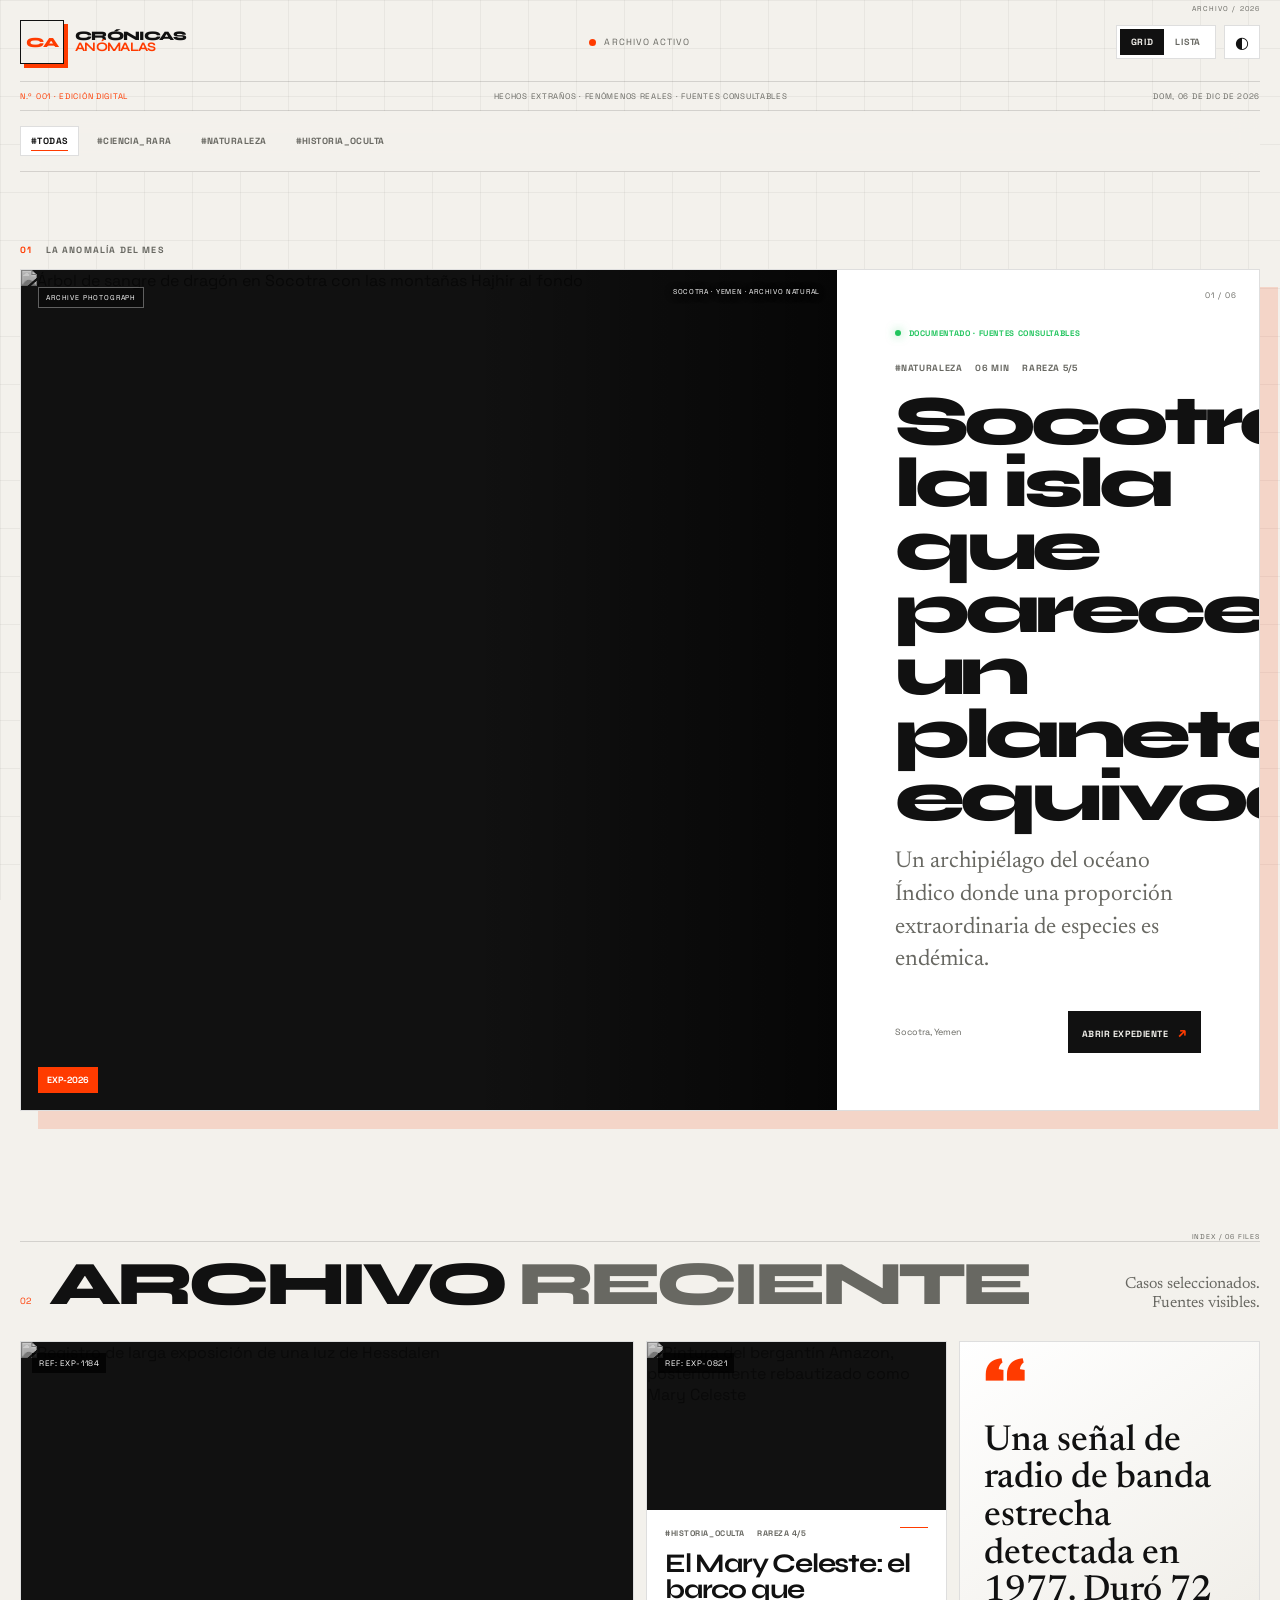
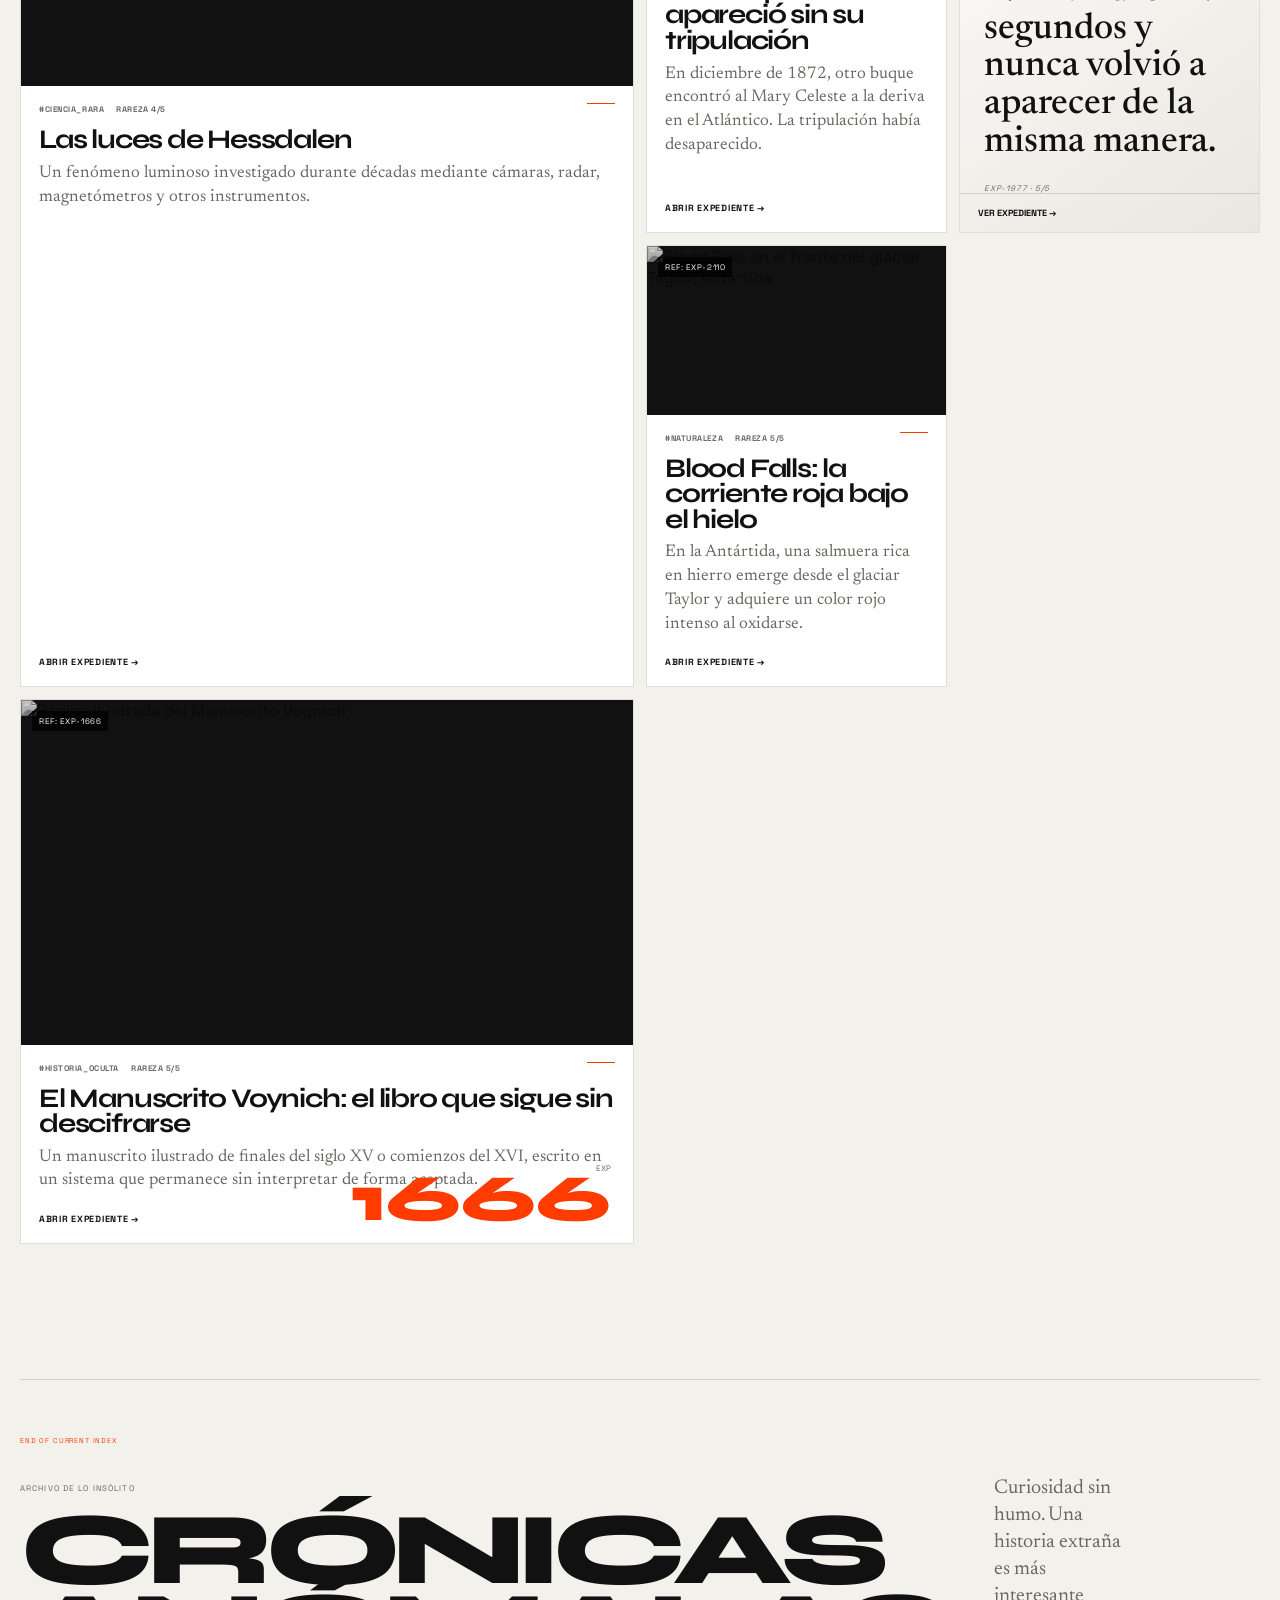
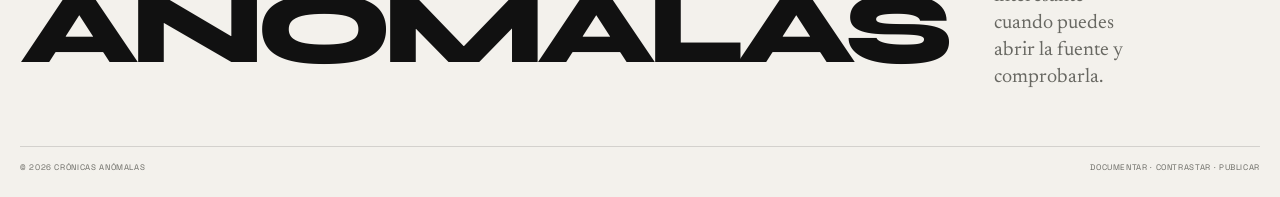
==== commit f46727e9: "Add files via upload" ====
--- a/index.html
+++ b/index.html
@@ -24,6 +24,7 @@
 </head>
 <body>
   <a class="skip-link" href="#main">Saltar al contenido</a>
+  <div class="reading-progress" id="readingProgress"></div>
   <div class="site-frame">
     <header class="header">
       <div class="header__top">
@@ -62,7 +63,7 @@
         <div class="hero-media">
           <img id="heroImage" src="https://commons.wikimedia.org/wiki/Special:Redirect/file/Dragonblood_tree_in_Socotra_1.jpg" alt="Árbol de sangre de dragón en Socotra con las montañas Hajhir al fondo" width="1600" height="1000" fetchpriority="high">
           <div class="hero-overlay"></div>
-          <div class="hero-stamp">EXP-2026</div>
+          <div class="hero-stamp">EXP-2026</div><div class="hero-caption">SOCOTRA · YEMEN · ARCHIVO NATURAL</div>
         </div>
         <div class="hero-copy">
           <div class="verified"><i></i> DOCUMENTADO · FUENTES CONSULTABLES</div>
@@ -207,7 +208,7 @@
     <div class="modal__backdrop" data-close></div>
     <div class="modal__window">
       <button class="modal__close" id="modalClose" type="button" aria-label="Cerrar expediente">×</button>
-      <div class="modal__bar"><span class="verified"><i></i> FUENTES DOCUMENTALES</span><span id="modalRef"></span></div>
+      <div class="modal__bar"><span class="verified"><i></i> FUENTES DOCUMENTALES</span><span id="modalRef"></span></div><div class="modal-progress"><span id="modalProgress"></span></div>
       <div class="modal__layout">
         <aside class="modal__side">
           <div class="modal__image"><img id="modalImage" src="" alt="" width="800" height="1000"></div>
--- a/styles.css
+++ b/styles.css
@@ -32,3 +32,20 @@
 /* Resilient media fallback */
 .hero-media img[src=""], .card__media img[src=""], .modal__image img[src=""] { display:none; }
 .hero-media:has(img[src=""]), .card__media:has(img[src=""]) { background: linear-gradient(135deg, var(--surface-2), var(--bg)); }
+
+/* Fail-safe: JavaScript/GSAP can never be required for visibility. */
+
+/* Editorial refinement */
+.reading-progress{position:fixed;left:0;top:0;z-index:200;width:0;height:2px;background:var(--orange);box-shadow:0 0 14px rgba(255,59,0,.45);pointer-events:none}
+.header{padding-top:20px}.header:after{content:"ARCHIVO / 2026";position:absolute;right:0;top:4px;color:var(--muted);font-size:7px;letter-spacing:.16em}
+.brand__symbol{box-shadow:4px 4px 0 var(--orange);transition:transform .25s ease,box-shadow .25s ease}.brand:hover .brand__symbol{transform:translate(2px,2px);box-shadow:2px 2px 0 var(--orange)}
+.filters{position:sticky;top:0;z-index:30;background:color-mix(in srgb,var(--bg) 92%,transparent);backdrop-filter:blur(12px)}
+.filter{position:relative;transition:color .2s ease,background .2s ease}.filter:after{content:"";position:absolute;left:10px;right:10px;bottom:4px;height:1px;background:var(--orange);transform:scaleX(0);transform-origin:left;transition:transform .25s ease}.filter:hover:after,.filter.is-active:after{transform:scaleX(1)}
+.hero{padding-top:72px}.hero-card{box-shadow:18px 18px 0 color-mix(in srgb,var(--orange) 15%,transparent);transition:transform .4s cubic-bezier(.2,.8,.2,1),box-shadow .4s ease}.hero-card:hover{transform:translate(-2px,-3px);box-shadow:24px 24px 0 color-mix(in srgb,var(--orange) 20%,transparent)}
+.hero-media:before{content:"ARCHIVE PHOTOGRAPH";position:absolute;z-index:2;left:17px;top:17px;padding:5px 7px;border:1px solid rgba(255,255,255,.35);color:#fff;background:rgba(0,0,0,.35);font-size:7px;letter-spacing:.12em}.hero-caption{position:absolute;right:17px;top:17px;color:#fff;font-size:7px;letter-spacing:.1em;text-shadow:0 1px 8px #000}
+.hero-copy:before{content:"01 / 06";position:absolute;right:22px;top:20px;color:var(--muted);font-size:8px;letter-spacing:.12em}.hero-copy h1{max-width:760px;text-wrap:balance}.archive{padding-top:130px}.archive-heading{position:relative}.archive-heading:after{content:"INDEX / 06 FILES";position:absolute;right:0;top:-10px;color:var(--muted);font-size:7px;letter-spacing:.12em}
+.card{box-shadow:0 0 0 transparent;transition:transform .35s cubic-bezier(.2,.8,.2,1),border-color .2s,box-shadow .35s}.card:hover{transform:translate(-2px,-5px);box-shadow:10px 12px 0 color-mix(in srgb,var(--text) 8%,transparent)}.card__body{position:relative}.card__body:before{content:"";position:absolute;right:18px;top:17px;width:28px;height:1px;background:var(--orange)}
+.list{box-shadow:8px 8px 0 color-mix(in srgb,var(--text) 7%,transparent)}.list-row{transition:background .2s ease,padding .2s ease}.list-row:hover{background:var(--surface-2);padding-left:20px}
+.footer{margin-top:20px}.footer-main{position:relative}.footer-main:before{content:"END OF CURRENT INDEX";position:absolute;left:0;top:16px;color:var(--orange);font-size:7px;letter-spacing:.12em}
+.modal__window{box-shadow:20px 20px 0 color-mix(in srgb,var(--orange) 14%,transparent)}.modal-progress{height:2px;background:var(--line);position:sticky;top:0;z-index:3}.modal-progress span{display:block;width:0;height:100%;background:var(--green);transition:width .08s linear}.modal__side{position:sticky;top:0;align-self:start;max-height:92vh;overflow:auto}.source-link{transition:padding .2s ease,background .2s ease}.source-link:hover{padding-left:8px;background:var(--surface-2)}
+@media(max-width:700px){.header:after,.hero-copy:before,.archive-heading:after{display:none}.hero{padding-top:40px}.hero-card,.hero-card:hover{box-shadow:8px 9px 0 color-mix(in srgb,var(--orange) 16%,transparent)}.hero-card:hover{transform:none}.archive{padding-top:90px}.modal__side{position:relative;max-height:none}.modal__window{box-shadow:none}}
